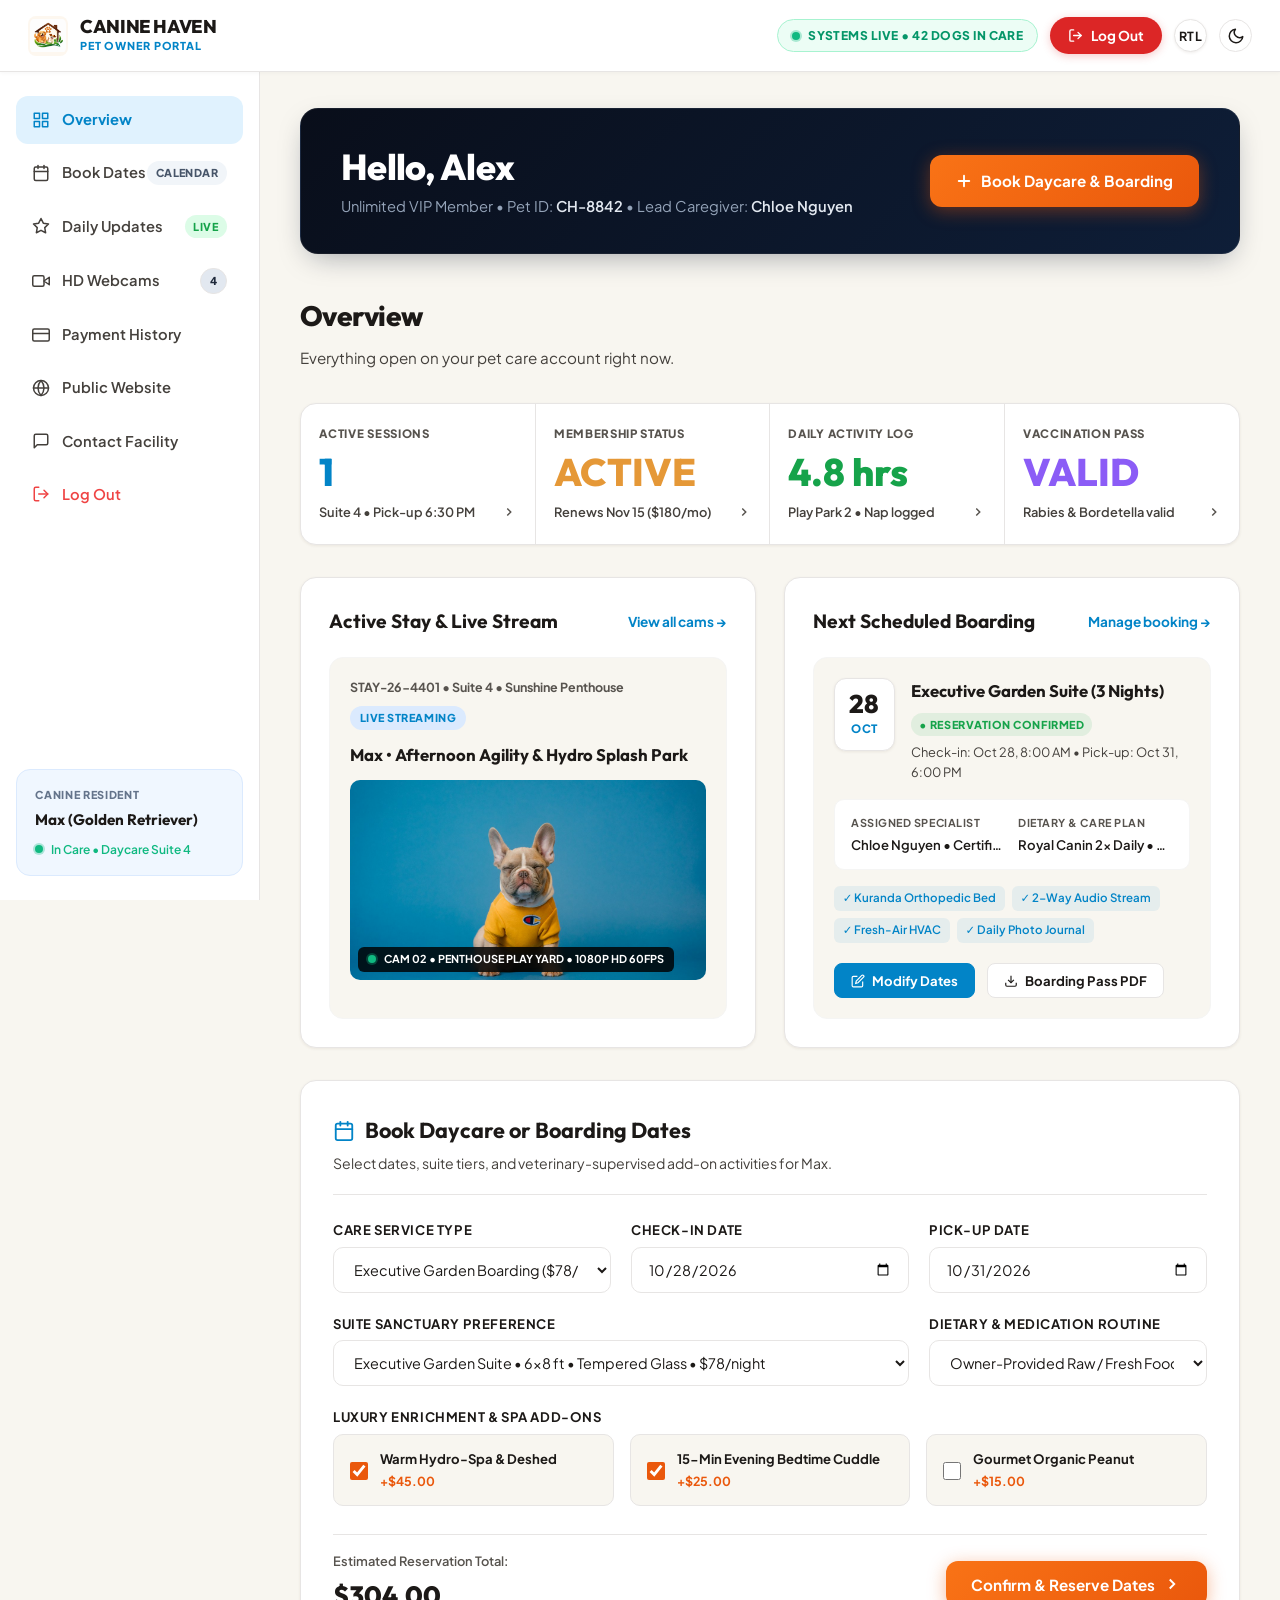
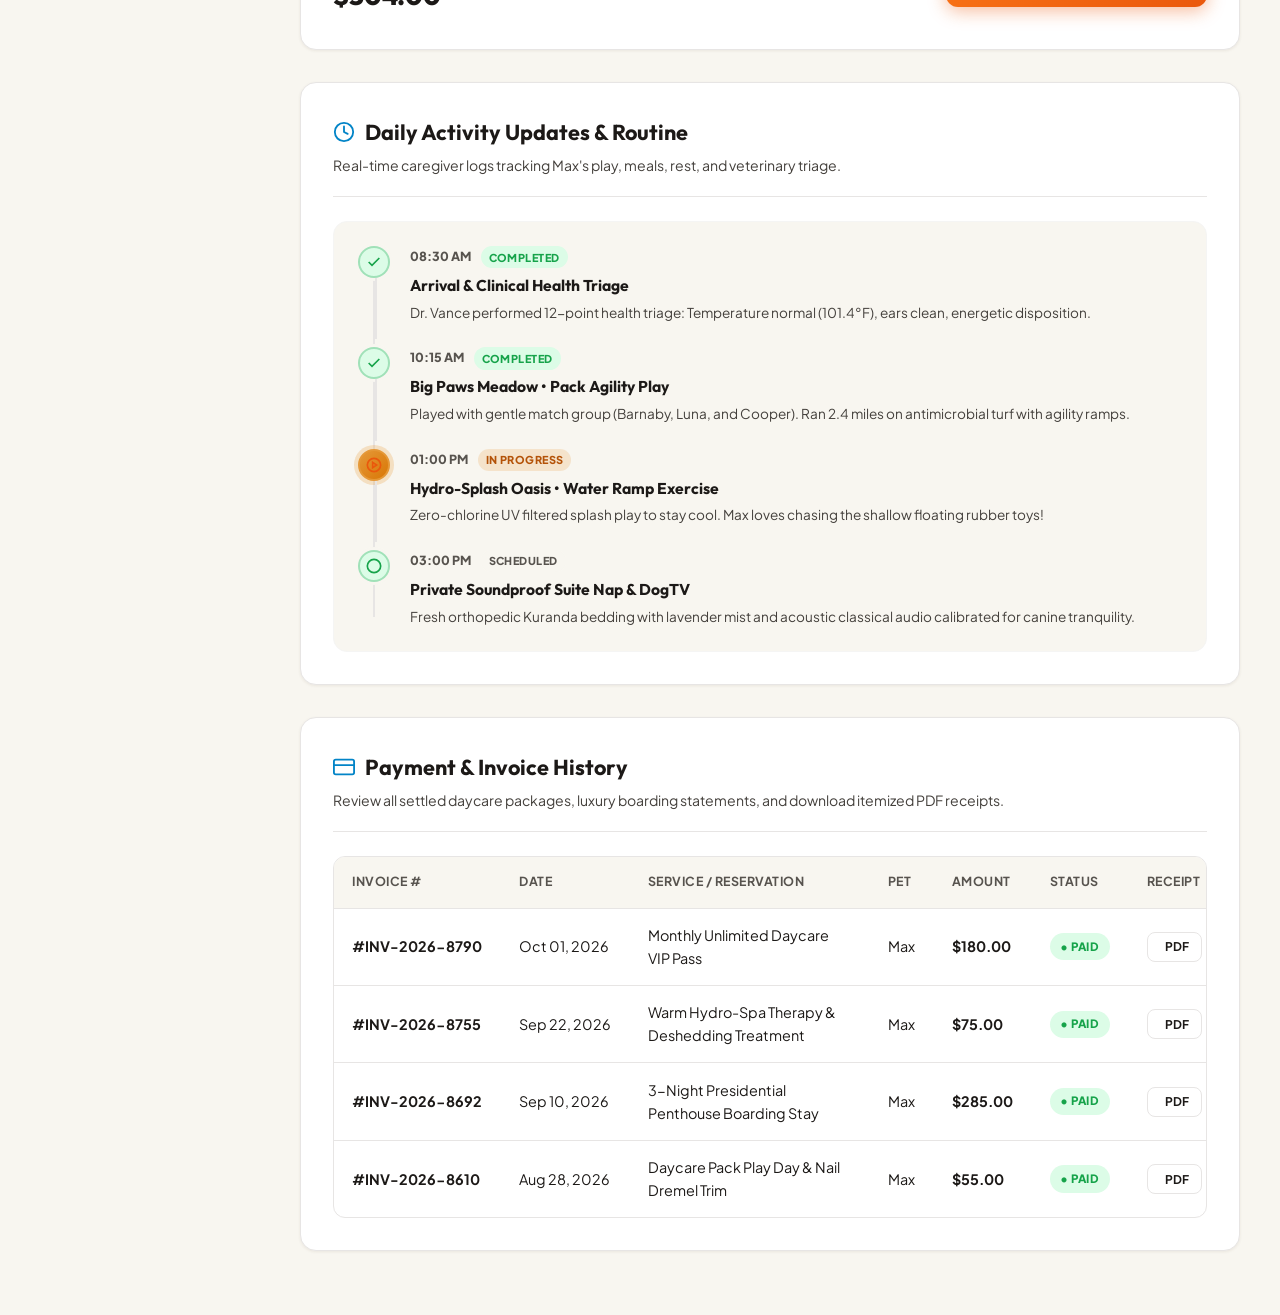
==== dashboard.html @ 54b72112 "first commit" ====
<!DOCTYPE html>
<html lang="en" dir="ltr">

<head>
  <meta charset="UTF-8">
  <meta name="viewport" content="width=device-width, initial-scale=1.0">
  <title>Pet Owner Dashboard | Canine Haven Dog Daycare &amp; Boarding Facility</title>
  <meta name="description"
    content="Canine Haven Pet Parent Portal: Manage daycare and boarding reservations, stream live HD webcams, track daily activity updates, and review payment history.">
  <link rel="icon" type="image/png" href="assets/images/logo/favicon.png">

  <!-- Google Fonts -->
  <link rel="preconnect" href="https://fonts.googleapis.com">
  <link rel="preconnect" href="https://fonts.gstatic.com" crossorigin>
  <link
    href="https://fonts.googleapis.com/css2?family=Outfit:wght@400;500;600;700;800&family=Plus+Jakarta+Sans:wght@400;500;600;700&display=swap"
    rel="stylesheet">

  <!-- Core External Stylesheets -->
  <link rel="stylesheet" href="assets/css/style.css">
  <link rel="stylesheet" href="assets/css/responsive.css">
</head>

<body class="dash-page-wrapper">

  <!-- ==============================================================
       BRANDED PAGE LOADER (Matching Home 1 Exactly)
       ============================================================== -->
  <div id="pageLoader" class="page-loader" aria-hidden="true">
    <div class="loader-inner">
      <div class="loader-logo-wrap">
        <img src="assets/images/logo/logo.png" alt="Canine Haven Brand Logo" class="loader-logo" width="90" height="90">
        <div class="loader-spinner"></div>
      </div>
      <h2 class="loader-title">Canine Haven</h2>
      <p class="loader-subtitle">Dog Daycare &amp; Boarding Facility</p>
    </div>
  </div>

  <!-- Dashboard Topbar (Replicating Reference Design Header) -->
  <header class="dash-header-bar" id="dashTopBar">
    <a href="index.html" class="dash-brand-block" aria-label="Canine Haven Home">
      <img src="assets/images/logo/logo.png" alt="Canine Haven Logo" class="dash-brand-logo-img" width="42" height="42">
      <div class="dash-brand-meta">
        <span class="dash-site-title">CANINE HAVEN</span>
        <span class="dash-site-tag">PET OWNER PORTAL</span>
      </div>
    </a>

    <div class="dash-header-actions">
      <!-- Live Facility Telemetry Pill -->
      <div class="dash-telemetry-badge" aria-label="Facility live status">
        <span class="pulsing-live-dot" aria-hidden="true"></span>
        <span>SYSTEMS LIVE &bull; 42 DOGS IN CARE</span>
      </div>

      <!-- Logout Button (Red rounded pill matching reference design) -->
      <a href="login.html" class="btn-dash-logout" id="dashLogoutTopBtn" aria-label="Log Out">
        <svg viewBox="0 0 24 24" fill="none" stroke="currentColor" stroke-width="2.2" stroke-linecap="round"
          stroke-linejoin="round" aria-hidden="true">
          <path d="M9 21H5a2 2 0 0 1-2-2V5a2 2 0 0 1 2-2h4"></path>
          <polyline points="16 17 21 12 16 7"></polyline>
          <line x1="21" y1="12" x2="9" y2="12"></line>
        </svg>
        <span>Log Out</span>
      </a>

      <!-- RTL Toggle Button -->
      <button type="button" class="auth-nav-pill rtl-toggle-btn" id="dashRtlBtn" aria-label="Toggle RTL layout">
        <span>RTL</span>
      </button>

      <!-- Dark Mode Toggle -->
      <button class="theme-toggle-btn" type="button" aria-label="Toggle dark mode" aria-pressed="false">
        <svg class="theme-icon icon-sun" viewBox="0 0 24 24" fill="none" stroke="currentColor" stroke-width="2"
          stroke-linecap="round" stroke-linejoin="round">
          <circle cx="12" cy="12" r="5"></circle>
          <line x1="12" y1="1" x2="12" y2="3"></line>
          <line x1="12" y1="21" x2="12" y2="23"></line>
          <line x1="4.22" y1="4.22" x2="5.64" y2="5.64"></line>
          <line x1="18.36" y1="18.36" x2="19.78" y2="19.78"></line>
          <line x1="1" y1="12" x2="3" y2="12"></line>
          <line x1="21" y1="12" x2="23" y2="12"></line>
          <line x1="4.22" y1="19.78" x2="5.64" y2="18.36"></line>
          <line x1="18.36" y1="5.64" x2="19.78" y2="4.22"></line>
        </svg>
        <svg class="theme-icon icon-moon" viewBox="0 0 24 24" fill="none" stroke="currentColor" stroke-width="2"
          stroke-linecap="round" stroke-linejoin="round">
          <path d="M21 12.79A9 9 0 1 1 11.21 3 7 7 0 0 0 21 12.79z"></path>
        </svg>
      </button>

      <!-- Mobile Menu Hamburger Button -->
      <button id="mobileMenuOpenBtn" class="mobile-menu-btn" type="button" aria-label="Open portal navigation menu"
        aria-expanded="false" aria-controls="mobileDrawer">
        <span class="hamburger-line"></span>
      </button>
    </div>
  </header>

  <!-- ======================================================================
       MOBILE MENU DRAWER & BACKDROP FOR PORTAL (Zero Side-Scrolling)
       ====================================================================== -->
  <div id="mobileDrawerBackdrop" class="mobile-drawer-backdrop" aria-hidden="true"></div>

  <div id="mobileDrawer" class="mobile-drawer" role="dialog" aria-modal="true" aria-label="Portal Navigation Menu">
    <div class="mobile-drawer-header">
      <div class="mobile-drawer-brand">
        <img src="assets/images/logo/logo.png" alt="Canine Haven Logo" class="brand-logo-img" width="36" height="36">
        <div class="brand-text">
          <span class="brand-name">Canine Haven</span>
          <span class="brand-tagline">Pet Owner Portal</span>
        </div>
      </div>
      <button id="mobileDrawerCloseBtn" class="mobile-drawer-close" type="button" aria-label="Close navigation menu">
        <svg width="20" height="20" viewBox="0 0 24 24" fill="none" stroke="currentColor" stroke-width="2"
          stroke-linecap="round" stroke-linejoin="round">
          <line x1="18" y1="6" x2="6" y2="18"></line>
          <line x1="6" y1="6" x2="18" y2="18"></line>
        </svg>
      </button>
    </div>

    <div class="mobile-drawer-body">
      <!-- Portal User Dog Profile Preview -->
      <div class="dash-user-card" style="margin-bottom: 0.5rem; border-radius: 14px;">
        <div class="dash-user-info-row">
          <img src="assets/images/logo/favicon.png" alt="Pet Avatar" class="dash-user-avatar" width="40" height="40">
          <div>
            <div class="dash-user-name">Alex Carter</div>
            <span class="dash-user-tier">&bull; Unlimited VIP Member</span>
          </div>
        </div>
        <div class="dash-pet-status-pill" style="margin-top: 0.75rem;">
          <span class="pet-status-dot"></span>
          <span>Max: In Care &bull; Daycare Suite 4</span>
        </div>
      </div>

      <!-- Vertical Portal Navigation -->
      <ul class="mobile-nav-list">
        <li>
          <a href="#overview" class="dash-menu-link active">
            <div class="dash-menu-item-left">
              <svg viewBox="0 0 24 24" fill="none" stroke="currentColor" stroke-width="2" width="18" height="18">
                <rect x="3" y="3" width="7" height="7"></rect>
                <rect x="14" y="3" width="7" height="7"></rect>
                <rect x="14" y="14" width="7" height="7"></rect>
                <rect x="3" y="14" width="7" height="7"></rect>
              </svg>
              <span>Overview</span>
            </div>
          </a>
        </li>
        <li>
          <a href="#bookingModule" class="dash-menu-link">
            <div class="dash-menu-item-left">
              <svg viewBox="0 0 24 24" fill="none" stroke="currentColor" stroke-width="2" width="18" height="18">
                <rect x="3" y="4" width="18" height="18" rx="2" ry="2"></rect>
                <line x1="16" y1="2" x2="16" y2="6"></line>
                <line x1="8" y1="2" x2="8" y2="6"></line>
                <line x1="3" y1="10" x2="21" y2="10"></line>
              </svg>
              <span>Book Dates</span>
            </div>
            <span class="dash-menu-pill">CALENDAR</span>
          </a>
        </li>
        <li>
          <a href="#activityModule" class="dash-menu-link">
            <div class="dash-menu-item-left">
              <svg viewBox="0 0 24 24" fill="none" stroke="currentColor" stroke-width="2" width="18" height="18">
                <polygon
                  points="12 2 15.09 8.26 22 9.27 17 14.14 18.18 21.02 12 17.77 5.82 21.02 7 14.14 2 9.27 8.91 8.26 12 2">
                </polygon>
              </svg>
              <span>Daily Updates</span>
            </div>
            <span class="dash-menu-pill badge-live">LIVE</span>
          </a>
        </li>
        <li>
          <a href="#webcamModule" class="dash-menu-link">
            <div class="dash-menu-item-left">
              <svg viewBox="0 0 24 24" fill="none" stroke="currentColor" stroke-width="2" width="18" height="18">
                <polygon points="23 7 16 12 23 17 23 7"></polygon>
                <rect x="1" y="5" width="15" height="14" rx="2" ry="2"></rect>
              </svg>
              <span>HD Webcams</span>
            </div>
            <span class="dash-menu-pill badge-count">4</span>
          </a>
        </li>
        <li>
          <a href="#paymentModule" class="dash-menu-link">
            <div class="dash-menu-item-left">
              <svg viewBox="0 0 24 24" fill="none" stroke="currentColor" stroke-width="2" width="18" height="18">
                <rect x="1" y="4" width="22" height="16" rx="2" ry="2"></rect>
                <line x1="1" y1="10" x2="23" y2="10"></line>
              </svg>
              <span>Payment History</span>
            </div>
          </a>
        </li>
        <li>
          <a href="index.html" class="dash-menu-link">
            <div class="dash-menu-item-left">
              <svg viewBox="0 0 24 24" fill="none" stroke="currentColor" stroke-width="2" width="18" height="18">
                <circle cx="12" cy="12" r="10"></circle>
                <line x1="2" y1="12" x2="22" y2="12"></line>
                <path d="M12 2a15.3 15.3 0 0 1 4 10 15.3 15.3 0 0 1-4 10 15.3 15.3 0 0 1 4-10z"></path>
              </svg>
              <span>Public Website</span>
            </div>
          </a>
        </li>
        <li>
          <a href="about.html#contact" class="dash-menu-link">
            <div class="dash-menu-item-left">
              <svg viewBox="0 0 24 24" fill="none" stroke="currentColor" stroke-width="2" width="18" height="18">
                <path d="M21 15a2 2 0 0 1-2 2H7l-4 4V5a2 2 0 0 1 2-2h14a2 2 0 0 1 2 2z"></path>
              </svg>
              <span>Contact Facility</span>
            </div>
          </a>
        </li>
        <li>
          <a href="login.html" class="dash-menu-link" style="color: #ef4444;">
            <div class="dash-menu-item-left">
              <svg viewBox="0 0 24 24" fill="none" stroke="currentColor" stroke-width="2" width="18" height="18">
                <path d="M9 21H5a2 2 0 0 1-2-2V5a2 2 0 0 1 2-2h4"></path>
                <polyline points="16 17 21 12 16 7"></polyline>
                <line x1="21" y1="12" x2="9" y2="12"></line>
              </svg>
              <span>Log Out</span>
            </div>
          </a>
        </li>
      </ul>

      <!-- Mobile Drawer Controls for Dashboard -->
      <div class="mobile-drawer-controls">
        <div class="mobile-control-row">
          <span class="mobile-control-label">Appearance</span>
          <button class="theme-toggle-btn" type="button" aria-label="Toggle dark mode">
            <svg class="theme-icon icon-sun" viewBox="0 0 24 24" fill="none" stroke="currentColor" stroke-width="2"
              stroke-linecap="round" stroke-linejoin="round">
              <circle cx="12" cy="12" r="5"></circle>
              <line x1="12" y1="1" x2="12" y2="3"></line>
              <line x1="12" y1="21" x2="12" y2="23"></line>
              <line x1="4.22" y1="4.22" x2="5.64" y2="5.64"></line>
              <line x1="18.36" y1="18.36" x2="19.78" y2="19.78"></line>
              <line x1="1" y1="12" x2="3" y2="12"></line>
              <line x1="21" y1="12" x2="23" y2="12"></line>
            </svg>
            <svg class="theme-icon icon-moon" viewBox="0 0 24 24" fill="none" stroke="currentColor" stroke-width="2"
              stroke-linecap="round" stroke-linejoin="round">
              <path d="M21 12.79A9 9 0 1 1 11.21 3 7 7 0 0 0 21 12.79z"></path>
            </svg>
          </button>
        </div>

        <div class="mobile-control-row">
          <span class="mobile-control-label">Text Direction</span>
          <button class="rtl-toggle-btn" type="button" aria-label="Toggle RTL mode">
            RTL
          </button>
        </div>

        <a href="login.html" class="mobile-btn-login" style="background-color: #dc2626; color: #ffffff;">
          <svg viewBox="0 0 24 24" fill="none" stroke="currentColor" stroke-width="2.2" width="18" height="18"
            stroke-linecap="round" stroke-linejoin="round">
            <path d="M9 21H5a2 2 0 0 1-2-2V5a2 2 0 0 1 2-2h4"></path>
            <polyline points="16 17 21 12 16 7"></polyline>
            <line x1="21" y1="12" x2="9" y2="12"></line>
          </svg>
          <span>Log Out</span>
        </a>
      </div>
    </div>
  </div>

  <!-- Dashboard Body Split: Fixed Left Sidebar + Main Content -->
  <div class="dash-body-split">

    <!-- Left Sidebar (Pinned Fixed Sidebar matching Reference Image) -->
    <aside class="dash-sidebar-panel" aria-label="Portal Navigation">
      <nav class="dash-nav-menu">

        <!-- 1. Overview (Active Pill matching Reference Image) -->
        <a href="#overview" class="dash-menu-link active" id="sideNavOverview">
          <div class="dash-menu-item-left">
            <svg viewBox="0 0 24 24" fill="none" stroke="currentColor" stroke-width="2" stroke-linecap="round"
              stroke-linejoin="round" aria-hidden="true">
              <rect x="3" y="3" width="7" height="7"></rect>
              <rect x="14" y="3" width="7" height="7"></rect>
              <rect x="14" y="14" width="7" height="7"></rect>
              <rect x="3" y="14" width="7" height="7"></rect>
            </svg>
            <span>Overview</span>
          </div>
        </a>

        <!-- 2. Book Dates -->
        <a href="#bookingModule" class="dash-menu-link" id="sideNavBooking">
          <div class="dash-menu-item-left">
            <svg viewBox="0 0 24 24" fill="none" stroke="currentColor" stroke-width="2" stroke-linecap="round"
              stroke-linejoin="round" aria-hidden="true">
              <rect x="3" y="4" width="18" height="18" rx="2" ry="2"></rect>
              <line x1="16" y1="2" x2="16" y2="6"></line>
              <line x1="8" y1="2" x2="8" y2="6"></line>
              <line x1="3" y1="10" x2="21" y2="10"></line>
            </svg>
            <span>Book Dates</span>
          </div>
          <span class="dash-menu-pill">CALENDAR</span>
        </a>

        <!-- 3. Daily Updates -->
        <a href="#activityModule" class="dash-menu-link" id="sideNavActivity">
          <div class="dash-menu-item-left">
            <svg viewBox="0 0 24 24" fill="none" stroke="currentColor" stroke-width="2" stroke-linecap="round"
              stroke-linejoin="round" aria-hidden="true">
              <polygon
                points="12 2 15.09 8.26 22 9.27 17 14.14 18.18 21.02 12 17.77 5.82 21.02 7 14.14 2 9.27 8.91 8.26 12 2">
              </polygon>
            </svg>
            <span>Daily Updates</span>
          </div>
          <span class="dash-menu-pill badge-live">LIVE</span>
        </a>

        <!-- 4. HD Webcams -->
        <a href="#webcamModule" class="dash-menu-link" id="sideNavCams">
          <div class="dash-menu-item-left">
            <svg viewBox="0 0 24 24" fill="none" stroke="currentColor" stroke-width="2" stroke-linecap="round"
              stroke-linejoin="round" aria-hidden="true">
              <polygon points="23 7 16 12 23 17 23 7"></polygon>
              <rect x="1" y="5" width="15" height="14" rx="2" ry="2"></rect>
            </svg>
            <span>HD Webcams</span>
          </div>
          <span class="dash-menu-pill badge-count">4</span>
        </a>

        <!-- 5. Payment & Invoices -->
        <a href="#paymentModule" class="dash-menu-link" id="sideNavPayments">
          <div class="dash-menu-item-left">
            <svg viewBox="0 0 24 24" fill="none" stroke="currentColor" stroke-width="2" stroke-linecap="round"
              stroke-linejoin="round" aria-hidden="true">
              <rect x="1" y="4" width="22" height="16" rx="2" ry="2"></rect>
              <line x1="1" y1="10" x2="23" y2="10"></line>
            </svg>
            <span>Payment History</span>
          </div>
        </a>

        <!-- 6. Public Website Link -->
        <a href="index.html" class="dash-menu-link" id="sideNavPublicWeb">
          <div class="dash-menu-item-left">
            <svg viewBox="0 0 24 24" fill="none" stroke="currentColor" stroke-width="2" stroke-linecap="round"
              stroke-linejoin="round" aria-hidden="true">
              <circle cx="12" cy="12" r="10"></circle>
              <line x1="2" y1="12" x2="22" y2="12"></line>
              <path d="M12 2a15.3 15.3 0 0 1 4 10 15.3 15.3 0 0 1-4 10 15.3 15.3 0 0 1-4-10 15.3 15.3 0 0 1 4-10z">
              </path>
            </svg>
            <span>Public Website</span>
          </div>
        </a>

        <!-- 7. Contact Facility -->
        <a href="about.html#contact" class="dash-menu-link" id="sideNavContact">
          <div class="dash-menu-item-left">
            <svg viewBox="0 0 24 24" fill="none" stroke="currentColor" stroke-width="2" stroke-linecap="round"
              stroke-linejoin="round" aria-hidden="true">
              <path d="M21 15a2 2 0 0 1-2 2H7l-4 4V5a2 2 0 0 1 2-2h14a2 2 0 0 1 2 2z"></path>
            </svg>
            <span>Contact Facility</span>
          </div>
        </a>

        <!-- 8. Log Out -->
        <a href="login.html" class="dash-menu-link" id="sideNavLogout" style="color: #ef4444;">
          <div class="dash-menu-item-left">
            <svg viewBox="0 0 24 24" fill="none" stroke="currentColor" stroke-width="2" stroke-linecap="round"
              stroke-linejoin="round" aria-hidden="true">
              <path d="M9 21H5a2 2 0 0 1-2-2V5a2 2 0 0 1 2-2h4"></path>
              <polyline points="16 17 21 12 16 7"></polyline>
              <line x1="21" y1="12" x2="9" y2="12"></line>
            </svg>
            <span>Log Out</span>
          </div>
        </a>
      </nav>

      <!-- Bottom Card in Sidebar (Matching Reference Image "CLIENT FACILITY" Card) -->
      <div class="dash-facility-bottom-card">
        <span class="facility-card-label">CANINE RESIDENT</span>
        <div class="facility-card-name">Max (Golden Retriever)</div>
        <div class="facility-card-status">
          <span class="pulsing-live-dot" aria-hidden="true"></span>
          <span>In Care &bull; Daycare Suite 4</span>
        </div>
      </div>
    </aside>

    <!-- Main Content Area -->
    <main class="dash-main-stage" id="overview">

      <!-- Top Dark Welcome Hero Card (Matching Reference Image "Hello, Rohit" Banner) -->
      <div class="dash-welcome-hero">
        <div class="dash-welcome-copy">
          <h1 class="dash-welcome-title">Hello, Alex</h1>
          <p class="dash-welcome-sub">
            Unlimited VIP Member &bull; Pet ID: <strong>CH-8842</strong> &bull; Lead Caregiver: <strong>Chloe
              Nguyen</strong>
          </p>
        </div>
        <a href="#bookingModule" class="btn-dash-primary-cta" id="heroBookDatesBtn">
          <svg viewBox="0 0 24 24" fill="none" stroke="currentColor" stroke-width="2.5" stroke-linecap="round"
            stroke-linejoin="round" aria-hidden="true">
            <line x1="12" y1="5" x2="12" y2="19"></line>
            <line x1="5" y1="12" x2="19" y2="12"></line>
          </svg>
          <span>Book Daycare &amp; Boarding</span>
        </a>
      </div>

      <!-- Overview Header -->
      <div class="dash-overview-heading">
        <h2 class="dash-section-main-title">Overview</h2>
        <p class="dash-section-sub-title">Everything open on your pet care account right now.</p>
      </div>

      <!-- 4 Connected Metric Cards Grid (Matching Reference Image 4-KPI Strip) -->
      <div class="dash-metric-cards-strip">

        <!-- Metric 1: Active Sessions -->
        <a href="#activityModule" class="dash-kpi-col">
          <span class="kpi-card-header">ACTIVE SESSIONS</span>
          <div class="kpi-card-metric metric-cyan">1</div>
          <div class="kpi-card-footer">
            <span>Suite 4 &bull; Pick-up 6:30 PM</span>
            <svg viewBox="0 0 24 24" fill="none" stroke="currentColor" stroke-width="2.5" aria-hidden="true">
              <polyline points="9 18 15 12 9 6"></polyline>
            </svg>
          </div>
        </a>

        <!-- Metric 2: Membership Status -->
        <a href="#paymentModule" class="dash-kpi-col">
          <span class="kpi-card-header">MEMBERSHIP STATUS</span>
          <div class="kpi-card-metric metric-amber">ACTIVE</div>
          <div class="kpi-card-footer">
            <span>Renews Nov 15 ($180/mo)</span>
            <svg viewBox="0 0 24 24" fill="none" stroke="currentColor" stroke-width="2.5" aria-hidden="true">
              <polyline points="9 18 15 12 9 6"></polyline>
            </svg>
          </div>
        </a>

        <!-- Metric 3: Daily Activity Log -->
        <a href="#activityModule" class="dash-kpi-col">
          <span class="kpi-card-header">DAILY ACTIVITY LOG</span>
          <div class="kpi-card-metric metric-green">4.8 hrs</div>
          <div class="kpi-card-footer">
            <span>Play Park 2 &bull; Nap logged</span>
            <svg viewBox="0 0 24 24" fill="none" stroke="currentColor" stroke-width="2.5" aria-hidden="true">
              <polyline points="9 18 15 12 9 6"></polyline>
            </svg>
          </div>
        </a>

        <!-- Metric 4: Vaccination Pass -->
        <a href="#paymentModule" class="dash-kpi-col">
          <span class="kpi-card-header">VACCINATION PASS</span>
          <div class="kpi-card-metric metric-purple">VALID</div>
          <div class="kpi-card-footer">
            <span>Rabies &amp; Bordetella valid</span>
            <svg viewBox="0 0 24 24" fill="none" stroke="currentColor" stroke-width="2.5" aria-hidden="true">
              <polyline points="9 18 15 12 9 6"></polyline>
            </svg>
          </div>
        </a>

      </div>

      <!-- 2-Column Section (Matching Reference Image "Active Service Tickets" & "Next Scheduled Visit") -->
      <div class="dash-duo-cards-grid">

        <!-- Left: Active Stay & Live Stream -->
        <div class="dash-panel-card">
          <div class="dash-panel-card-header">
            <h3 class="dash-panel-card-title">Active Stay &amp; Live Stream</h3>
            <a href="#webcamModule" class="dash-panel-link">View all cams &rarr;</a>
          </div>

          <div class="active-stay-subcard">
            <div class="stay-top-row">
              <span class="stay-code-text">STAY-26-4401 &bull; Suite 4 &bull; Sunshine Penthouse</span>
              <span class="stay-badge-live">LIVE STREAMING</span>
            </div>
            <h4 class="stay-headline">Max &bull; Afternoon Agility &amp; Hydro Splash Park</h4>

            <div class="stay-cam-preview" id="webcamModule">
              <img src="assets/images/facilities/live-webcam-suite.jpg" alt="Live webcam feed of dog suite"
                class="stay-cam-img" width="560" height="240" loading="lazy">
              <div class="stay-cam-telemetry-badge">
                <span class="pulsing-live-dot" aria-hidden="true"></span>
                <span>CAM 02 &bull; PENTHOUSE PLAY YARD &bull; 1080P HD 60FPS</span>
              </div>
            </div>
          </div>
        </div>

        <!-- Right: Next Scheduled Boarding -->
        <div class="dash-panel-card">
          <div class="dash-panel-card-header">
            <h3 class="dash-panel-card-title">Next Scheduled Boarding</h3>
            <a href="#bookingModule" class="dash-panel-link">Manage booking &rarr;</a>
          </div>

          <div class="next-visit-subcard">
            <div class="next-visit-header-wrap">
              <div class="next-visit-date-badge">
                <span class="date-badge-day">28</span>
                <span class="date-badge-month">OCT</span>
              </div>
              <div class="next-visit-details">
                <div class="next-visit-type-row">
                  <span class="next-visit-type">Executive Garden Suite (3 Nights)</span>
                  <span class="next-visit-status-tag">&bull; RESERVATION CONFIRMED</span>
                </div>
                <div class="next-visit-meta">Check-in: Oct 28, 8:00 AM &bull; Pick-up: Oct 31, 6:00 PM</div>
              </div>
            </div>

            <!-- Care & Itinerary Specs -->
            <div class="next-visit-care-summary">
              <div class="care-summary-item">
                <span class="care-summary-label">Assigned Specialist</span>
                <span class="care-summary-val">Chloe Nguyen &bull; Certified Lead</span>
              </div>
              <div class="care-summary-item">
                <span class="care-summary-label">Dietary &amp; Care Plan</span>
                <span class="care-summary-val">Royal Canin 2x Daily &bull; Allergy Safe</span>
              </div>
            </div>

            <div class="next-visit-perks">
              <span class="next-perk-tag">&check; Kuranda Orthopedic Bed</span>
              <span class="next-perk-tag">&check; 2-Way Audio Stream</span>
              <span class="next-perk-tag">&check; Fresh-Air HVAC</span>
              <span class="next-perk-tag">&check; Daily Photo Journal</span>
            </div>

            <!-- Action buttons row balancing with bottom of left video card -->
            <div class="next-visit-actions-row">
              <a href="#bookingModule" class="btn-visit-action-primary">
                <svg viewBox="0 0 24 24" fill="none" stroke="currentColor" stroke-width="2" aria-hidden="true">
                  <path d="M11 4H4a2 2 0 0 0-2 2v14a2 2 0 0 0 2 2h14a2 2 0 0 0 2-2v-7"></path>
                  <path d="M18.5 2.5a2.121 2.121 0 0 1 3 3L12 15l-4 1 1-4 9.5-9.5z"></path>
                </svg>
                Modify Dates
              </a>
              <button type="button" class="btn-visit-action-secondary" onclick="alert('Digital Boarding Pass PDF downloaded.')">
                <svg viewBox="0 0 24 24" fill="none" stroke="currentColor" stroke-width="2" aria-hidden="true">
                  <path d="M21 15v4a2 2 0 0 1-2 2H5a2 2 0 0 1-2-2v-4"></path>
                  <polyline points="7 10 12 15 17 10"></polyline>
                  <line x1="12" y1="15" x2="12" y2="3"></line>
                </svg>
                Boarding Pass PDF
              </button>
            </div>
          </div>
        </div>

      </div>

      <!-- Core Modules Stack (Booking, Activity Updates, Payment History) -->
      <div class="dash-modules-stack">

        <!-- ==============================================================
             MODULE 1: BOOK DAYCARE OR BOARDING DATES
             ============================================================== -->
        <section class="dash-section-panel" id="bookingModule" aria-labelledby="bookingSectionTitle">
          <div class="panel-header-row">
            <div class="panel-header-left">
              <h3 id="bookingSectionTitle" class="panel-title">
                <svg viewBox="0 0 24 24" fill="none" stroke="currentColor" stroke-width="2" stroke-linecap="round"
                  stroke-linejoin="round" aria-hidden="true">
                  <rect x="3" y="4" width="18" height="18" rx="2" ry="2"></rect>
                  <line x1="16" y1="2" x2="16" y2="6"></line>
                  <line x1="8" y1="2" x2="8" y2="6"></line>
                  <line x1="3" y1="10" x2="21" y2="10"></line>
                </svg>
                <span>Book Daycare or Boarding Dates</span>
              </h3>
              <p class="panel-subtitle">Select dates, suite tiers, and veterinary-supervised add-on activities for Max.
              </p>
            </div>
          </div>

          <form id="dashBookingForm" class="booking-form-grid"
            onsubmit="event.preventDefault(); document.getElementById('bookingToast').classList.add('is-visible'); setTimeout(() => document.getElementById('bookingToast').classList.remove('is-visible'), 4000);">

            <!-- Reservation Service Type -->
            <div class="dash-form-group">
              <label for="bookServiceType" class="dash-form-label">Care Service Type</label>
              <select id="bookServiceType" class="dash-select" required>
                <option value="daycare">Full-Day Daycare ($42/day)</option>
                <option value="halfday">Half-Day Play Session ($28/day)</option>
                <option value="garden" selected>Executive Garden Boarding ($78/night)</option>
                <option value="penthouse">Presidential Penthouse Boarding ($95/night)</option>
              </select>
            </div>

            <!-- Start Date -->
            <div class="dash-form-group">
              <label for="bookStartDate" class="dash-form-label">Check-In Date</label>
              <input type="date" id="bookStartDate" class="dash-input" value="2026-10-28" required>
            </div>

            <!-- End Date -->
            <div class="dash-form-group">
              <label for="bookEndDate" class="dash-form-label">Pick-Up Date</label>
              <input type="date" id="bookEndDate" class="dash-input" value="2026-10-31" required>
            </div>

            <!-- Care Room Tier Selection -->
            <div class="dash-form-group booking-col-span-2">
              <label for="bookSuiteSelect" class="dash-form-label">Suite Sanctuary Preference</label>
              <select id="bookSuiteSelect" class="dash-select">
                <option value="suite-garden">Executive Garden Suite &bull; 6x8 ft &bull; Tempered Glass &bull; $78/night
                </option>
                <option value="suite-penthouse">Presidential Penthouse &bull; 8x10 ft &bull; DogTV + Orthopedic &bull;
                  $95/night</option>
              </select>
            </div>

            <!-- Special Nutrition / Care Notes -->
            <div class="dash-form-group">
              <label for="bookFeedingNotes" class="dash-form-label">Dietary &amp; Medication Routine</label>
              <select id="bookFeedingNotes" class="dash-select">
                <option value="standard">Standard House Grain-Free Kibble</option>
                <option value="owner-food" selected>Owner-Provided Raw / Fresh Food In Pantry</option>
                <option value="meds">Requires Morning &amp; Evening Medication (+ $5)</option>
              </select>
            </div>

            <!-- Add-on Spa & Enrichment Options -->
            <div class="dash-form-group booking-col-span-3">
              <label class="dash-form-label">Luxury Enrichment &amp; Spa Add-Ons</label>
              <div class="booking-addons-row">
                <label class="addon-checkbox-card">
                  <input type="checkbox" name="addons" value="spa" checked>
                  <div class="addon-card-text">
                    <span class="addon-name">Warm Hydro-Spa &amp; Deshed</span>
                    <span class="addon-price">+$45.00</span>
                  </div>
                </label>
                <label class="addon-checkbox-card">
                  <input type="checkbox" name="addons" value="cuddle" checked>
                  <div class="addon-card-text">
                    <span class="addon-name">15-Min Evening Bedtime Cuddle</span>
                    <span class="addon-price">+$25.00</span>
                  </div>
                </label>
                <label class="addon-checkbox-card">
                  <input type="checkbox" name="addons" value="kong">
                  <div class="addon-card-text">
                    <span class="addon-name">Gourmet Organic Peanut </span>
                    <span class="addon-price">+$15.00</span>
                  </div>
                </label>
              </div>
            </div>

            <!-- Actions Row & Total Preview -->
            <div class="booking-actions-row booking-col-span-3">
              <div class="booking-price-preview">
                <span class="price-preview-label">Estimated Reservation Total:</span>
                <span class="price-preview-val" id="bookingPriceVal">$304.00</span>
              </div>
              <button type="submit" class="btn-dash-primary-cta" id="confirmBookingBtn">
                <span>Confirm &amp; Reserve Dates</span>
                <svg viewBox="0 0 24 24" fill="none" stroke="currentColor" stroke-width="2.5"
                  style="width: 18px; height: 18px;" aria-hidden="true">
                  <polyline points="9 18 15 12 9 6"></polyline>
                </svg>
              </button>
            </div>

          </form>
        </section>

        <!-- ==============================================================
             MODULE 2: DAILY ACTIVITY UPDATES & TIMELINE
             ============================================================== -->
        <section class="dash-section-panel" id="activityModule" aria-labelledby="activitySectionTitle">
          <div class="panel-header-row">
            <div class="panel-header-left">
              <h3 id="activitySectionTitle" class="panel-title">
                <svg viewBox="0 0 24 24" fill="none" stroke="currentColor" stroke-width="2" stroke-linecap="round"
                  stroke-linejoin="round" aria-hidden="true">
                  <circle cx="12" cy="12" r="10"></circle>
                  <polyline points="12 6 12 12 16 14"></polyline>
                </svg>
                <span>Daily Activity Updates &amp; Routine</span>
              </h3>
              <p class="panel-subtitle">Real-time caregiver logs tracking Max's play, meals, rest, and veterinary
                triage.</p>
            </div>
          </div>

          <div class="timeline-stage-card">
            <div class="timeline-list">

              <!-- 08:30 AM -->
              <div class="timeline-item">
                <div class="timeline-dot">
                  <svg viewBox="0 0 24 24" fill="none" stroke="currentColor" stroke-width="2.5">
                    <polyline points="20 6 9 17 4 12"></polyline>
                  </svg>
                </div>
                <div class="timeline-body">
                  <div class="timeline-time-row">
                    <span class="timeline-time">08:30 AM</span>
                    <span class="timeline-status-tag">COMPLETED</span>
                  </div>
                  <div class="timeline-heading">Arrival &amp; Clinical Health Triage</div>
                  <div class="timeline-desc">Dr. Vance performed 12-point health triage: Temperature normal
                    (101.4&deg;F), ears clean, energetic disposition.</div>
                </div>
              </div>

              <!-- 10:15 AM -->
              <div class="timeline-item">
                <div class="timeline-dot">
                  <svg viewBox="0 0 24 24" fill="none" stroke="currentColor" stroke-width="2.5">
                    <polyline points="20 6 9 17 4 12"></polyline>
                  </svg>
                </div>
                <div class="timeline-body">
                  <div class="timeline-time-row">
                    <span class="timeline-time">10:15 AM</span>
                    <span class="timeline-status-tag">COMPLETED</span>
                  </div>
                  <div class="timeline-heading">Big Paws Meadow &bull; Pack Agility Play</div>
                  <div class="timeline-desc">Played with gentle match group (Barnaby, Luna, and Cooper). Ran 2.4 miles
                    on antimicrobial turf with agility ramps.</div>
                </div>
              </div>

              <!-- 01:00 PM -->
              <div class="timeline-item">
                <div class="timeline-dot active-now">
                  <svg viewBox="0 0 24 24" fill="none" stroke="currentColor" stroke-width="2.5">
                    <circle cx="12" cy="12" r="10"></circle>
                    <polygon points="10 8 16 12 10 16 10 8"></polygon>
                  </svg>
                </div>
                <div class="timeline-body">
                  <div class="timeline-time-row">
                    <span class="timeline-time">01:00 PM</span>
                    <span class="timeline-status-tag"
                      style="background-color: rgba(229, 152, 55, 0.2); color: var(--color-primary-dark);">IN
                      PROGRESS</span>
                  </div>
                  <div class="timeline-heading">Hydro-Splash Oasis &bull; Water Ramp Exercise</div>
                  <div class="timeline-desc">Zero-chlorine UV filtered splash play to stay cool. Max loves chasing the
                    shallow floating rubber toys!</div>
                </div>
              </div>

              <!-- 03:00 PM -->
              <div class="timeline-item">
                <div class="timeline-dot">
                  <svg viewBox="0 0 24 24" fill="none" stroke="currentColor" stroke-width="2.5">
                    <circle cx="12" cy="12" r="10"></circle>
                  </svg>
                </div>
                <div class="timeline-body">
                  <div class="timeline-time-row">
                    <span class="timeline-time">03:00 PM</span>
                    <span class="timeline-status-tag"
                      style="background-color: var(--bg-surface-alt); color: var(--text-subtle);">SCHEDULED</span>
                  </div>
                  <div class="timeline-heading">Private Soundproof Suite Nap &amp; DogTV</div>
                  <div class="timeline-desc">Fresh orthopedic Kuranda bedding with lavender mist and acoustic classical
                    audio calibrated for canine tranquility.</div>
                </div>
              </div>

            </div>
          </div>
        </section>

        <!-- ==============================================================
             MODULE 3: PAYMENT & INVOICE HISTORY
             ============================================================== -->
        <section class="dash-section-panel" id="paymentModule" aria-labelledby="paymentSectionTitle">
          <div class="panel-header-row">
            <div class="panel-header-left">
              <h3 id="paymentSectionTitle" class="panel-title">
                <svg viewBox="0 0 24 24" fill="none" stroke="currentColor" stroke-width="2" stroke-linecap="round"
                  stroke-linejoin="round" aria-hidden="true">
                  <rect x="1" y="4" width="22" height="16" rx="2" ry="2"></rect>
                  <line x1="1" y1="10" x2="23" y2="10"></line>
                </svg>
                <span>Payment &amp; Invoice History</span>
              </h3>
              <p class="panel-subtitle">Review all settled daycare packages, luxury boarding statements, and download
                itemized PDF receipts.</p>
            </div>
          </div>

          <div class="table-responsive-container">
            <table class="dash-data-table">
              <thead>
                <tr>
                  <th scope="col">Invoice #</th>
                  <th scope="col">Date</th>
                  <th scope="col">Service / Reservation</th>
                  <th scope="col">Pet</th>
                  <th scope="col">Amount</th>
                  <th scope="col">Status</th>
                  <th scope="col">Receipt</th>
                </tr>
              </thead>
              <tbody>
                <tr>
                  <td><strong>#INV-2026-8790</strong></td>
                  <td>Oct 01, 2026</td>
                  <td>Monthly Unlimited Daycare VIP Pass</td>
                  <td>Max</td>
                  <td><strong>$180.00</strong></td>
                  <td><span class="table-badge-paid">&bull;&nbsp;PAID</span></td>
                  <td>
                    <button type="button" class="btn-table-action"
                      onclick="alert('Downloading Receipt #INV-2026-8790 (PDF)...')">
                      <svg viewBox="0 0 24 24" fill="none" stroke="currentColor" stroke-width="2" stroke-linecap="round"
                        stroke-linejoin="round" aria-hidden="true">
                        <path d="M21 15v4a2 2 0 0 1-2 2H5a2 2 0 0 1-2-2v-4"></path>
                        <polyline points="7 10 12 15 17 10"></polyline>
                        <line x1="12" y1="15" x2="12" y2="3"></line>
                      </svg>
                      <span>PDF</span>
                    </button>
                  </td>
                </tr>
                <tr>
                  <td><strong>#INV-2026-8755</strong></td>
                  <td>Sep 22, 2026</td>
                  <td>Warm Hydro-Spa Therapy &amp; Deshedding Treatment</td>
                  <td>Max</td>
                  <td><strong>$75.00</strong></td>
                  <td><span class="table-badge-paid">&bull;&nbsp;PAID</span></td>
                  <td>
                    <button type="button" class="btn-table-action"
                      onclick="alert('Downloading Receipt #INV-2026-8755 (PDF)...')">
                      <svg viewBox="0 0 24 24" fill="none" stroke="currentColor" stroke-width="2" stroke-linecap="round"
                        stroke-linejoin="round" aria-hidden="true">
                        <path d="M21 15v4a2 2 0 0 1-2 2H5a2 2 0 0 1-2-2v-4"></path>
                        <polyline points="7 10 12 15 17 10"></polyline>
                        <line x1="12" y1="15" x2="12" y2="3"></line>
                      </svg>
                      <span>PDF</span>
                    </button>
                  </td>
                </tr>
                <tr>
                  <td><strong>#INV-2026-8692</strong></td>
                  <td>Sep 10, 2026</td>
                  <td>3-Night Presidential Penthouse Boarding Stay</td>
                  <td>Max</td>
                  <td><strong>$285.00</strong></td>
                  <td><span class="table-badge-paid">&bull;&nbsp;PAID</span></td>
                  <td>
                    <button type="button" class="btn-table-action"
                      onclick="alert('Downloading Receipt #INV-2026-8692 (PDF)...')">
                      <svg viewBox="0 0 24 24" fill="none" stroke="currentColor" stroke-width="2" stroke-linecap="round"
                        stroke-linejoin="round" aria-hidden="true">
                        <path d="M21 15v4a2 2 0 0 1-2 2H5a2 2 0 0 1-2-2v-4"></path>
                        <polyline points="7 10 12 15 17 10"></polyline>
                        <line x1="12" y1="15" x2="12" y2="3"></line>
                      </svg>
                      <span>PDF</span>
                    </button>
                  </td>
                </tr>
                <tr>
                  <td><strong>#INV-2026-8610</strong></td>
                  <td>Aug 28, 2026</td>
                  <td>Daycare Pack Play Day &amp; Nail Dremel Trim</td>
                  <td>Max</td>
                  <td><strong>$55.00</strong></td>
                  <td><span class="table-badge-paid">&bull;&nbsp;PAID</span></td>
                  <td>
                    <button type="button" class="btn-table-action"
                      onclick="alert('Downloading Receipt #INV-2026-8610 (PDF)...')">
                      <svg viewBox="0 0 24 24" fill="none" stroke="currentColor" stroke-width="2" stroke-linecap="round"
                        stroke-linejoin="round" aria-hidden="true">
                        <path d="M21 15v4a2 2 0 0 1-2 2H5a2 2 0 0 1-2-2v-4"></path>
                        <polyline points="7 10 12 15 17 10"></polyline>
                        <line x1="12" y1="15" x2="12" y2="3"></line>
                      </svg>
                      <span>PDF</span>
                    </button>
                  </td>
                </tr>
              </tbody>
            </table>
          </div>
        </section>

      </div>

    </main>

  </div>

  <!-- Interactive Reservation Confirmation Toast -->
  <div class="booking-toast-alert" id="bookingToast" role="alert">
    <svg viewBox="0 0 24 24" fill="none" stroke="currentColor" stroke-width="2.5" stroke-linecap="round"
      stroke-linejoin="round" style="width: 22px; height: 22px;" aria-hidden="true">
      <path d="M22 11.08V12a10 10 0 1 1-5.93-9.14"></path>
      <polyline points="22 4 12 14.01 9 11.01"></polyline>
    </svg>
    <div>
      <div><strong>Reservation Confirmed for Max!</strong></div>
      <div style="font-size: 0.8rem; opacity: 0.9;">Confirmation #CH-8842 sent to alex.carter@caninehaven.com.</div>
    </div>
  </div>

  <!-- Global Master JavaScript -->
  <script src="assets/js/main.js"></script>
</body>

</html>
---- assets/css/style.css ----
/* ==========================================================================
   CANINE HAVEN - DOG DAYCARE & BOARDING FACILITY
   Global Design System & Core Styles
   ========================================================================== */

/* --- Custom Variables & Palette --- */
:root {
  /* Brand Core Palette (Derived from official logo) */
  --color-primary: #e59837;
  --color-primary-hover: #d97706;
  --color-primary-light: #fef3c7;
  --color-primary-dark: #b45309;

  --color-secondary: #16a34a;
  --color-secondary-hover: #15803d;
  --color-secondary-light: #dcfce7;
  --color-secondary-dark: #14532d;

  --color-bark: #4a2e1b;
  --color-bark-light: #6b4329;
  --color-bark-dark: #2e1b10;

  /* Neutrals (Light Mode) */
  --bg-page: #fffdf9;
  --bg-surface: #ffffff;
  --bg-surface-alt: #f8f6f0;
  --bg-card: #ffffff;
  --bg-glass: rgba(255, 253, 249, 0.92);

  --text-main: #1c1917;
  --text-muted: #44403c;
  --text-subtle: #57534e;
  --text-inverse: #ffffff;

  --border-light: #e7e5e4;
  --border-subtle: #f5f5f4;
  --border-focus: #e59837;

  /* Shadows */
  --shadow-sm: 0 1px 3px 0 rgba(74, 46, 27, 0.08);
  --shadow-md: 0 4px 16px -2px rgba(74, 46, 27, 0.1), 0 2px 6px -1px rgba(0, 0, 0, 0.04);
  --shadow-lg: 0 12px 28px -4px rgba(74, 46, 27, 0.14), 0 6px 12px -2px rgba(0, 0, 0, 0.06);

  /* Container & Layout Uniformity */
  --container-max-width: 1220px;
  --container-px: 1.5rem;

  /* Dimensions & Spacing */
  --header-height: 68px;
  --radius-sm: 8px;
  --radius-md: 12px;
  --radius-lg: 20px;
  --radius-xl: 28px;
  --radius-full: 9999px;

  /* Typography */
  --font-body: 'Plus Jakarta Sans', system-ui, -apple-system, BlinkMacSystemFont, 'Segoe UI', Roboto, sans-serif;
  --font-heading: 'Outfit', 'Plus Jakarta Sans', system-ui, sans-serif;

  --transition-fast: 0.15s ease;
  --transition-normal: 0.25s ease;
  --transition-smooth: 0.4s cubic-bezier(0.16, 1, 0.3, 1);
}

/* ==========================================================================
   MANDATORY DARK MODE (Must be strictly #000000 background)
   ========================================================================== */
html[data-theme="dark"],
body.dark {
  --bg-page: #000000;
  --bg-surface: #000000;
  --bg-surface-alt: #0a0a0a;
  --bg-card: #0a0a0a;
  --bg-glass: rgba(0, 0, 0, 0.92);

  --text-main: #ffffff;
  --text-muted: #f4f4f5;
  --text-subtle: #d4d4d8;
  --text-inverse: #000000;

  --border-light: #262626;
  --border-subtle: #171717;
  --border-focus: #f59e0b;

  --shadow-sm: 0 1px 3px 0 rgba(0, 0, 0, 0.9);
  --shadow-md: 0 4px 18px rgba(0, 0, 0, 0.95);
  --shadow-lg: 0 12px 36px rgba(0, 0, 0, 0.98);
}

/* CSS Reset & Base */
*,
*::before,
*::after {
  box-sizing: border-box;
  margin: 0;
  padding: 0;
  -webkit-tap-highlight-color: transparent;
}

html {
  font-size: 16px;
  scroll-behavior: smooth;
  -webkit-text-size-adjust: 100%;
  -webkit-tap-highlight-color: transparent;
}

body {
  font-family: var(--font-body);
  background-color: var(--bg-page);
  color: var(--text-main);
  line-height: 1.6;
  min-height: 100vh;
  display: flex;
  flex-direction: column;
  overflow-x: hidden;
  transition: background-color var(--transition-normal), color var(--transition-normal);
  -webkit-tap-highlight-color: transparent;
}

img,
svg {
  display: block;
  max-width: 100%;
  height: auto;
}

a {
  color: inherit;
  text-decoration: none;
  -webkit-tap-highlight-color: transparent;
  outline: none;
  transition: color var(--transition-fast), background-color var(--transition-fast), border-color var(--transition-fast);
}

a:focus {
  outline: none;
}

button {
  font-family: inherit;
  background: none;
  border: none;
  cursor: pointer;
  color: inherit;
  outline: none;
  -webkit-tap-highlight-color: transparent;
}

button:focus,
button:active {
  outline: none !important;
  box-shadow: none;
  -webkit-tap-highlight-color: transparent !important;
}

ul,
ol {
  list-style: none;
}

:focus-visible {
  outline: 2px solid var(--border-focus);
  outline-offset: 3px;
}

/* Layout Container (Identical across Header, All Sections, and Footer) */
.container {
  width: 100%;
  max-width: var(--container-max-width);
  margin-left: auto;
  margin-right: auto;
  padding-left: var(--container-px);
  padding-right: var(--container-px);
}

/* Section Header Typography Helpers */
.section-tag {
  display: inline-flex;
  align-items: center;
  justify-content: center;
  width: fit-content;
  max-width: fit-content;
  gap: 0.4rem;
  padding: 0.35rem 0.85rem;
  border-radius: var(--radius-full);
  font-size: 0.8rem;
  font-weight: 700;
  text-transform: uppercase;
  letter-spacing: 0.08em;
  background-color: rgba(229, 152, 55, 0.12);
  color: var(--color-primary);
  border: 1px solid rgba(229, 152, 55, 0.25);
  margin-bottom: 0.75rem;
  white-space: nowrap;
}

.text-center .section-tag,
.section-header.text-center .section-tag,
.section-header-center .section-tag,
.center-content .section-tag {
  align-self: center !important;
  margin-left: auto !important;
  margin-right: auto !important;
}

.section-tag.green {
  background-color: rgba(22, 163, 74, 0.12);
  color: var(--color-secondary);
  border-color: rgba(22, 163, 74, 0.25);
}

.section-title {
  font-family: var(--font-heading);
  font-size: clamp(1.85rem, 3.2vw, 2.75rem);
  font-weight: 800;
  line-height: 1.2;
  color: var(--text-main);
  letter-spacing: -0.02em;
  margin-bottom: 0.75rem;
}

.section-desc {
  font-size: 1.05rem;
  color: var(--text-muted);
  line-height: 1.65;
  max-width: 620px;
}

/* Buttons */
.btn-primary {
  display: inline-flex;
  align-items: center;
  justify-content: center;
  gap: 0.5rem;
  padding: 0.75rem 1.6rem;
  font-size: 0.95rem;
  font-weight: 700;
  border-radius: var(--radius-full);
  background-color: var(--color-primary);
  color: #ffffff;
  border: 1px solid transparent;
  transition: all var(--transition-fast);
  box-shadow: 0 4px 12px rgba(229, 152, 55, 0.3);
}

.btn-primary:hover {
  background-color: var(--color-primary-hover);
  transform: translateY(-2px);
  box-shadow: 0 6px 18px rgba(229, 152, 55, 0.45);
}

.btn-secondary {
  display: inline-flex;
  align-items: center;
  justify-content: center;
  gap: 0.5rem;
  padding: 0.75rem 1.5rem;
  font-size: 0.95rem;
  font-weight: 700;
  border-radius: var(--radius-full);
  background-color: var(--bg-surface);
  color: var(--text-main);
  border: 1.5px solid var(--border-light);
  transition: all var(--transition-fast);
}

.btn-secondary:hover {
  border-color: var(--color-primary);
  color: var(--color-primary);
  background-color: rgba(229, 152, 55, 0.06);
  transform: translateY(-2px);
}

/* ==========================================================================
   PAGE LOADER
   ========================================================================== */
.page-loader {
  position: fixed;
  inset: 0;
  z-index: 9999;
  background-color: var(--bg-page);
  display: flex;
  flex-direction: column;
  align-items: center;
  justify-content: center;
  transition: opacity 0.4s ease, visibility 0.4s ease;
}

.page-loader.fade-out {
  opacity: 0;
  visibility: hidden;
  pointer-events: none;
}

.loader-inner {
  display: flex;
  flex-direction: column;
  align-items: center;
  text-align: center;
  gap: 1rem;
}

.loader-logo-wrap {
  position: relative;
  width: 90px;
  height: 90px;
}

.loader-logo {
  width: 100%;
  height: 100%;
  object-fit: contain;
  animation: loaderPulse 1.8s ease-in-out infinite;
}

.loader-spinner {
  position: absolute;
  inset: -6px;
  border: 3px solid rgba(229, 152, 55, 0.15);
  border-top-color: var(--color-primary);
  border-radius: 50%;
  animation: loaderSpin 1s linear infinite;
}

.loader-title {
  font-family: var(--font-heading);
  font-size: 1.25rem;
  font-weight: 800;
  color: var(--text-main);
  letter-spacing: -0.01em;
}

.loader-subtitle {
  font-size: 0.8rem;
  color: var(--text-muted);
  font-weight: 600;
  letter-spacing: 0.05em;
  text-transform: uppercase;
}

@keyframes loaderPulse {

  0%,
  100% {
    transform: scale(1);
  }

  50% {
    transform: scale(1.06);
  }
}

@keyframes loaderSpin {
  to {
    transform: rotate(360deg);
  }
}

/* ==========================================================================
   FIXED SLIM HEADER (Compact, Single-Line, Desktop + Mobile)
   ========================================================================== */
.site-header {
  position: fixed;
  top: 0;
  left: 0;
  right: 0;
  height: var(--header-height);
  background-color: var(--bg-glass);
  backdrop-filter: blur(12px);
  -webkit-backdrop-filter: blur(12px);
  border-bottom: 1px solid var(--border-light);
  z-index: 1000;
  transition: background-color var(--transition-normal), border-color var(--transition-normal), box-shadow var(--transition-normal);
}

.site-header.scrolled {
  box-shadow: var(--shadow-sm);
}

.header-container {
  display: flex;
  align-items: center;
  justify-content: space-between;
  height: 100%;
  gap: 1rem;
  max-width: 1240px;
}

/* Brand Identity */
.brand-identity {
  display: flex;
  align-items: center;
  gap: 0.65rem;
  flex-shrink: 0;
}

.brand-logo-img {
  width: 40px;
  height: 40px;
  object-fit: contain;
  border-radius: 8px;
}

.brand-text {
  display: flex;
  flex-direction: column;
}

.brand-name {
  font-family: var(--font-heading);
  font-size: 1.12rem;
  font-weight: 800;
  line-height: 1.15;
  color: var(--text-main);
  white-space: nowrap;
}

.brand-tagline {
  font-size: 0.66rem;
  font-weight: 700;
  color: var(--color-primary);
  text-transform: uppercase;
  letter-spacing: 0.06em;
  white-space: nowrap;
}

/* Navigation - Exactly 6 items on 1 line */
.primary-nav {
  display: flex;
  align-items: center;
}

.nav-list {
  display: flex;
  align-items: center;
  gap: 0.2rem;
  white-space: nowrap;
}

.nav-link {
  font-size: 0.88rem;
  font-weight: 600;
  color: var(--text-muted);
  padding: 0.45rem 0.65rem;
  border-radius: var(--radius-sm);
  display: inline-flex;
  align-items: center;
  gap: 0.25rem;
  transition: color var(--transition-fast), background-color var(--transition-fast);
}

.nav-link:hover,
.nav-link.active {
  color: var(--color-primary-dark);
  background-color: rgba(229, 152, 55, 0.08);
}

html[data-theme="dark"] .nav-link:hover,
html[data-theme="dark"] .nav-link.active {
  color: var(--color-primary);
  background-color: rgba(229, 152, 55, 0.15);
}

/* Home Click-Only Dropdown */
.nav-item-dropdown {
  position: relative;
}

.dropdown-trigger {
  font-size: 0.88rem;
  font-weight: 600;
  color: var(--text-muted);
  padding: 0.45rem 0.65rem;
  border-radius: var(--radius-sm);
  display: inline-flex;
  align-items: center;
  gap: 0.3rem;
  transition: color var(--transition-fast), background-color var(--transition-fast);
}

.dropdown-trigger:hover,
.dropdown-trigger[aria-expanded="true"],
.dropdown-trigger.active {
  color: var(--color-primary-dark);
  background-color: rgba(229, 152, 55, 0.08);
  font-weight: 700;
}

.dropdown-trigger.active {
  color: var(--color-primary);
}

.dropdown-trigger.active .dropdown-chevron {
  color: var(--color-primary);
}

html[data-theme="dark"] .dropdown-trigger:hover,
html[data-theme="dark"] .dropdown-trigger[aria-expanded="true"],
html[data-theme="dark"] .dropdown-trigger.active {
  color: var(--color-primary);
  background-color: rgba(229, 152, 55, 0.15);
  font-weight: 700;
}

html[data-theme="dark"] .dropdown-trigger.active .dropdown-chevron {
  color: var(--color-primary);
}

.dropdown-chevron {
  width: 14px;
  height: 14px;
  stroke-width: 2.5;
  transition: transform var(--transition-fast);
}

.dropdown-trigger[aria-expanded="true"] .dropdown-chevron {
  transform: rotate(180deg);
}

.dropdown-menu {
  position: absolute;
  top: calc(100% + 8px);
  left: 0;
  min-width: 210px;
  background-color: var(--bg-card);
  border: 1px solid var(--border-light);
  border-radius: var(--radius-md);
  box-shadow: var(--shadow-lg);
  padding: 0.5rem;
  opacity: 0;
  visibility: hidden;
  transform: translateY(6px);
  transition: opacity var(--transition-fast), transform var(--transition-fast), visibility var(--transition-fast);
  z-index: 1010;
}

.dropdown-menu.is-open {
  opacity: 1;
  visibility: visible;
  transform: translateY(0);
}

.dropdown-item {
  display: flex;
  align-items: center;
  justify-content: space-between;
  padding: 0.6rem 0.85rem;
  font-size: 0.875rem;
  font-weight: 600;
  color: var(--text-main);
  border-radius: var(--radius-sm);
  transition: background-color var(--transition-fast), color var(--transition-fast);
}

.dropdown-item:hover,
.dropdown-item.active {
  background-color: rgba(229, 152, 55, 0.1);
  color: var(--color-primary);
  font-weight: 700;
}

html[data-theme="dark"] .dropdown-item:hover,
html[data-theme="dark"] .dropdown-item.active {
  background-color: rgba(229, 152, 55, 0.2);
  color: #fbbf24;
}

.dropdown-item .badge {
  font-size: 0.7rem;
  font-weight: 700;
  padding: 0.15rem 0.45rem;
  border-radius: 4px;
  background-color: var(--color-secondary-light);
  color: var(--color-secondary-dark);
}

html[data-theme="dark"] .dropdown-item .badge {
  background-color: rgba(22, 163, 74, 0.25);
  color: #4ade80;
}

/* Header Actions */
.header-actions {
  display: flex;
  align-items: center;
  gap: 0.45rem;
  flex-shrink: 0;
}

.theme-toggle-btn,
.rtl-toggle-btn {
  display: inline-flex;
  align-items: center;
  justify-content: center;
  width: 35px;
  height: 35px;
  border-radius: var(--radius-full);
  border: 1px solid var(--border-light);
  background-color: var(--bg-surface);
  color: var(--text-main);
  cursor: pointer;
  outline: none;
  -webkit-tap-highlight-color: transparent;
  transition: all var(--transition-fast);
  flex-shrink: 0;
  padding: 0;
}

.theme-toggle-btn:focus,
.theme-toggle-btn:active,
.rtl-toggle-btn:focus,
.rtl-toggle-btn:active {
  outline: none !important;
  box-shadow: none !important;
  -webkit-tap-highlight-color: transparent !important;
}

.theme-toggle-btn:hover,
.rtl-toggle-btn:hover {
  border-color: var(--color-primary);
  color: var(--color-primary);
  background-color: rgba(229, 152, 55, 0.08);
}

.rtl-toggle-btn {
  font-size: 0.75rem;
  font-weight: 800;
  letter-spacing: 0.05em;
}

.theme-icon {
  width: 18px;
  height: 18px;
}

.icon-sun {
  display: none;
}

.icon-moon {
  display: block;
}

html[data-theme="dark"] .icon-sun {
  display: block;
}

html[data-theme="dark"] .icon-moon {
  display: none;
}

/* Login Button (Compact Secondary Pill) */
.btn-login {
  display: inline-flex;
  align-items: center;
  gap: 0.35rem;
  padding: 0.35rem 0.72rem;
  height: 34px;
  font-size: 0.8rem;
  font-weight: 600;
  border-radius: var(--radius-full);
  background-color: var(--bg-surface-alt);
  color: var(--text-main);
  border: 1px solid var(--border-light);
  transition: all var(--transition-fast);
  white-space: nowrap;
  text-decoration: none;
  flex-shrink: 0;
}

.btn-login:hover {
  background-color: var(--border-light);
  color: var(--color-primary-dark);
  border-color: var(--color-primary-light);
  transform: translateY(-1px);
}

html[data-theme="dark"] .btn-login {
  background-color: rgba(255, 255, 255, 0.06);
  border-color: rgba(255, 255, 255, 0.12);
  color: #ffffff;
}

html[data-theme="dark"] .btn-login:hover {
  background-color: rgba(255, 255, 255, 0.12);
  color: var(--color-primary);
  border-color: var(--color-primary);
}

.btn-login svg {
  width: 14px;
  height: 14px;
  color: var(--color-primary);
}

/* Primary Header CTA Button ("Book a Stay") */
.btn-header-cta {
  display: inline-flex;
  align-items: center;
  gap: 0.4rem;
  padding: 0.4rem 0.95rem;
  height: 35px;
  font-size: 0.82rem;
  font-weight: 700;
  border-radius: var(--radius-full);
  background-color: var(--color-primary);
  color: #ffffff;
  border: 1px solid transparent;
  transition: all var(--transition-fast);
  white-space: nowrap;
  text-decoration: none;
  box-shadow: 0 2px 8px rgba(229, 152, 55, 0.28);
  flex-shrink: 0;
}

.btn-header-cta:hover {
  background-color: var(--color-primary-hover);
  color: #ffffff;
  transform: translateY(-1px);
  box-shadow: 0 4px 12px rgba(229, 152, 55, 0.42);
}

.btn-header-cta svg {
  width: 15px;
  height: 15px;
}

/* Mobile Toggle Hamburger Button */
.mobile-menu-btn {
  display: none;
  align-items: center;
  justify-content: center;
  width: 40px;
  height: 40px;
  border-radius: var(--radius-md);
  border: 1px solid var(--border-light);
  background-color: var(--bg-surface);
  color: var(--text-main);
  cursor: pointer;
  outline: none;
  -webkit-tap-highlight-color: transparent;
  -webkit-touch-callout: none;
  user-select: none;
  -webkit-user-select: none;
  transition: background-color var(--transition-fast), border-color var(--transition-fast), color var(--transition-fast), transform var(--transition-fast);
}

.mobile-menu-btn:focus,
.mobile-menu-btn:focus-visible,
.mobile-menu-btn:active {
  outline: none !important;
  box-shadow: none !important;
  -webkit-tap-highlight-color: transparent !important;
}

.mobile-menu-btn:hover {
  background-color: var(--bg-surface-alt);
  border-color: var(--color-primary);
  color: var(--color-primary);
}

.mobile-menu-btn:active {
  background-color: var(--bg-surface-alt);
  transform: scale(0.95);
}

.mobile-menu-btn[aria-expanded="true"] {
  border-color: var(--color-primary);
  color: var(--color-primary);
}

.hamburger-line {
  width: 20px;
  height: 2px;
  background-color: currentColor;
  transition: transform 0.25s ease, opacity 0.25s ease;
  position: relative;
}

.hamburger-line::before,
.hamburger-line::after {
  content: '';
  position: absolute;
  left: 0;
  width: 20px;
  height: 2px;
  background-color: currentColor;
  transition: transform 0.25s ease;
}

.hamburger-line::before {
  top: -6px;
}

.hamburger-line::after {
  bottom: -6px;
}

.mobile-menu-btn[aria-expanded="true"] .hamburger-line {
  background-color: transparent;
}

.mobile-menu-btn[aria-expanded="true"] .hamburger-line::before {
  transform: translateY(6px) rotate(45deg);
}

.mobile-menu-btn[aria-expanded="true"] .hamburger-line::after {
  transform: translateY(-6px) rotate(-45deg);
}

/* ==========================================================================
   MOBILE MENU DRAWER
   ========================================================================== */
.mobile-drawer-backdrop {
  position: fixed;
  inset: 0;
  background-color: rgba(0, 0, 0, 0.65);
  backdrop-filter: blur(4px);
  z-index: 1050;
  opacity: 0;
  visibility: hidden;
  transition: opacity 0.3s ease, visibility 0.3s ease;
}

.mobile-drawer-backdrop.is-open {
  opacity: 1;
  visibility: visible;
}

.mobile-drawer {
  position: fixed;
  top: 0;
  right: 0;
  width: 100%;
  max-width: 320px;
  height: 100%;
  height: 100dvh;
  max-height: 100dvh;
  background-color: var(--bg-surface);
  border-left: 1px solid var(--border-light);
  z-index: 1060;
  display: flex;
  flex-direction: column;
  transform: translateX(100%);
  transition: transform 0.35s cubic-bezier(0.16, 1, 0.3, 1);
  overflow-y: auto;
  overscroll-behavior: contain;
  -webkit-overflow-scrolling: touch;
}

html.menu-open,
body.menu-open {
  overflow: hidden !important;
  touch-action: none;
}

.mobile-drawer.is-open {
  transform: translateX(0);
}

.mobile-drawer-header {
  padding: 0.75rem 1rem;
  border-bottom: 1px solid var(--border-light);
  display: flex;
  align-items: center;
  justify-content: space-between;
  flex-shrink: 0;
}

.mobile-drawer-brand {
  display: flex;
  align-items: center;
  gap: 0.55rem;
}

.mobile-drawer-brand .brand-logo-img {
  width: 32px;
  height: 32px;
}

.mobile-drawer-brand .brand-name {
  font-size: 1rem;
  font-weight: 800;
  line-height: 1.15;
}

.mobile-drawer-brand .brand-tagline {
  font-size: 0.65rem;
  letter-spacing: 0.04em;
  font-weight: 700;
}

.mobile-drawer-close {
  width: 32px;
  height: 32px;
  border-radius: 50%;
  display: flex;
  align-items: center;
  justify-content: center;
  border: 1px solid var(--border-light);
  color: var(--text-muted);
  cursor: pointer;
  outline: none;
  -webkit-tap-highlight-color: transparent;
  transition: all var(--transition-fast);
}

.mobile-drawer-close:focus,
.mobile-drawer-close:active {
  outline: none !important;
  box-shadow: none !important;
  -webkit-tap-highlight-color: transparent !important;
}

.mobile-drawer-close:hover {
  background-color: var(--bg-surface-alt);
  color: var(--color-primary);
  border-color: var(--color-primary);
}

.mobile-drawer-close:active {
  transform: scale(0.92);
}

.mobile-drawer-body {
  padding: 0.65rem 1rem 0.85rem;
  display: flex;
  flex-direction: column;
  justify-content: space-between;
  gap: 0.5rem;
  flex: 1;
  min-height: 0;
}

.mobile-nav-list {
  display: flex;
  flex-direction: column;
  gap: 0.15rem;
  margin: 0;
  padding: 0;
  list-style: none;
}

.mobile-nav-link {
  display: flex;
  align-items: center;
  justify-content: space-between;
  padding: 0.45rem 0.75rem;
  font-size: 0.92rem;
  font-weight: 600;
  color: var(--text-main);
  border-radius: var(--radius-sm);
  transition: background-color var(--transition-fast), color var(--transition-fast);
}

.mobile-nav-link:hover,
.mobile-nav-link.active {
  background-color: rgba(229, 152, 55, 0.1);
  color: var(--color-primary);
}

.mobile-drawer .dash-menu-link {
  display: flex;
  align-items: center;
  justify-content: space-between;
  padding: 0.45rem 0.75rem;
  font-size: 0.88rem;
  font-weight: 700;
  color: var(--text-main);
  border-radius: var(--radius-md);
  text-decoration: none;
  transition: all var(--transition-fast);
}

.mobile-drawer .dash-menu-link:hover,
.mobile-drawer .dash-menu-link.active {
  background-color: rgba(229, 152, 55, 0.12);
  color: var(--color-primary);
}

html[data-theme="dark"] .mobile-drawer .dash-menu-link {
  color: #e5e5e5;
}

html[data-theme="dark"] .mobile-drawer .dash-menu-link:hover,
html[data-theme="dark"] .mobile-drawer .dash-menu-link.active {
  background-color: rgba(229, 152, 55, 0.2);
  color: #fbbf24;
}

.mobile-accordion-header {
  display: flex;
  align-items: center;
  justify-content: space-between;
  width: 100%;
  padding: 0.45rem 0.75rem;
  font-size: 0.92rem;
  font-weight: 600;
  color: var(--text-main);
  border-radius: var(--radius-sm);
  background: transparent;
  border: none;
  cursor: pointer;
  transition: background-color var(--transition-fast), color var(--transition-fast);
}

.mobile-accordion-header:hover,
.mobile-accordion-header.active {
  background-color: rgba(229, 152, 55, 0.1);
  color: var(--color-primary);
  font-weight: 700;
}

.mobile-accordion-header.active .mobile-accordion-chevron {
  color: var(--color-primary);
}

html[data-theme="dark"] .mobile-accordion-header:hover,
html[data-theme="dark"] .mobile-accordion-header.active {
  background-color: rgba(229, 152, 55, 0.2);
  color: #fbbf24;
}

.mobile-accordion-chevron {
  width: 15px;
  height: 15px;
  transition: transform var(--transition-fast);
}

.mobile-accordion-header[aria-expanded="true"] .mobile-accordion-chevron {
  transform: rotate(180deg);
}

.mobile-accordion-content {
  display: none;
  flex-direction: column;
  gap: 0.15rem;
  padding-left: 0.75rem;
  margin-top: 0.15rem;
}

.mobile-accordion-content.is-open {
  display: flex;
}

.mobile-sub-link {
  padding: 0.35rem 0.65rem;
  font-size: 0.85rem;
  font-weight: 500;
  color: var(--text-muted);
  border-radius: var(--radius-sm);
  transition: all var(--transition-fast);
}

.mobile-sub-link:hover,
.mobile-sub-link.active {
  color: var(--color-primary);
  background-color: rgba(229, 152, 55, 0.12);
  font-weight: 700;
}

html[data-theme="dark"] .mobile-sub-link.active {
  color: #fbbf24;
  background-color: rgba(229, 152, 55, 0.2);
}

.mobile-drawer-controls {
  padding-top: 0.5rem;
  border-top: 1px solid var(--border-light);
  display: flex;
  flex-direction: column;
  gap: 0.25rem;
  flex-shrink: 0;
}

.mobile-control-row {
  display: flex;
  align-items: center;
  justify-content: space-between;
  padding: 0.18rem 0;
}

.mobile-control-label {
  font-size: 0.82rem;
  font-weight: 600;
  color: var(--text-muted);
}

.mobile-drawer-controls .theme-toggle-btn {
  width: 32px;
  height: 32px;
  min-height: 32px;
  padding: 0;
}

.mobile-drawer-controls .rtl-toggle-btn {
  min-height: 28px;
  height: 28px;
  padding: 0 0.65rem;
  font-size: 0.75rem;
}

.mobile-drawer-actions {
  display: flex;
  flex-direction: column;
  gap: 0.35rem;
  margin-top: 0.4rem;
}

.mobile-btn-cta {
  width: 100%;
  display: flex;
  align-items: center;
  justify-content: center;
  gap: 0.45rem;
  padding: 0.45rem 0.85rem;
  height: 38px;
  min-height: 38px;
  font-size: 0.88rem;
  font-weight: 700;
  border-radius: var(--radius-md);
  background-color: var(--color-primary);
  color: #ffffff;
  text-decoration: none;
  box-shadow: 0 2px 8px rgba(229, 152, 55, 0.25);
}

.mobile-btn-cta:hover {
  background-color: var(--color-primary-hover);
  color: #ffffff;
}

.mobile-btn-login {
  width: 100%;
  display: flex;
  align-items: center;
  justify-content: center;
  gap: 0.4rem;
  padding: 0.4rem 0.85rem;
  height: 36px;
  min-height: 36px;
  font-size: 0.82rem;
  font-weight: 600;
  border-radius: var(--radius-md);
  background-color: var(--bg-surface-alt);
  border: 1px solid var(--border-light);
  color: var(--text-main);
  text-decoration: none;
}

.mobile-btn-login:hover {
  background-color: var(--border-light);
  color: var(--color-primary);
}

@media (max-height: 720px) {
  .mobile-drawer-header {
    padding: 0.55rem 0.85rem;
  }
  .mobile-drawer-body {
    padding: 0.45rem 0.85rem;
    gap: 0.3rem;
  }
  .mobile-nav-list {
    gap: 0.1rem;
  }
  .mobile-nav-link,
  .mobile-accordion-header {
    padding: 0.32rem 0.65rem;
    font-size: 0.85rem;
  }
  .mobile-drawer-controls {
    padding-top: 0.35rem;
    gap: 0.15rem;
  }
  .mobile-control-row {
    padding: 0.1rem 0;
  }
  .mobile-drawer-actions {
    margin-top: 0.25rem;
    gap: 0.25rem;
  }
  .mobile-btn-cta {
    height: 35px;
    min-height: 35px;
    font-size: 0.82rem;
    padding: 0.35rem 0.75rem;
  }
  .mobile-btn-login {
    height: 32px;
    min-height: 32px;
    font-size: 0.78rem;
    padding: 0.3rem 0.75rem;
  }
}

/* ==========================================================================
   HOME 1: SECTION 1 - HERO SECTION (Asymmetric High Impact)
   ========================================================================== */
.hero-section {
  padding-top: calc(var(--header-height) + 2rem);
  padding-bottom: 3.5rem;
  position: relative;
  overflow: hidden;
}

.hero-grid {
  display: grid;
  grid-template-columns: 1.15fr 0.85fr;
  align-items: center;
  gap: 3rem;
}

.hero-copy {
  display: flex;
  flex-direction: column;
  align-items: flex-start;
}

.hero-badge-live {
  display: inline-flex;
  align-items: center;
  gap: 0.5rem;
  padding: 0.35rem 0.9rem;
  border-radius: var(--radius-full);
  background-color: rgba(22, 163, 74, 0.12);
  color: var(--color-secondary);
  border: 1px solid rgba(22, 163, 74, 0.25);
  font-size: 0.825rem;
  font-weight: 700;
  letter-spacing: 0.04em;
  margin-bottom: 1.25rem;
}

.pulse-dot {
  width: 8px;
  height: 8px;
  border-radius: 50%;
  background-color: var(--color-secondary);
  box-shadow: 0 0 0 0 rgba(22, 163, 74, 0.7);
  animation: pulseDot 2s infinite;
}

@keyframes pulseDot {
  0% {
    transform: scale(0.95);
    box-shadow: 0 0 0 0 rgba(22, 163, 74, 0.7);
  }

  70% {
    transform: scale(1);
    box-shadow: 0 0 0 8px rgba(22, 163, 74, 0);
  }

  100% {
    transform: scale(0.95);
    box-shadow: 0 0 0 0 rgba(22, 163, 74, 0);
  }
}

.hero-title {
  font-family: var(--font-heading);
  font-size: clamp(2.25rem, 4.4vw, 3.6rem);
  font-weight: 800;
  line-height: 1.12;
  letter-spacing: -0.025em;
  color: var(--text-main);
  margin-bottom: 1.25rem;
}

.hero-title .highlight {
  color: var(--color-primary);
}

.hero-subtitle {
  font-size: 1.125rem;
  color: var(--text-muted);
  line-height: 1.6;
  max-width: 540px;
  margin-bottom: 2rem;
}

/* Hero Quick Booking Bar */
.hero-booking-bar {
  width: 100%;
  max-width: 630px;
  background-color: var(--bg-surface);
  border: 1.5px solid var(--border-light);
  border-radius: 20px;
  padding: 0.65rem 0.85rem 0.65rem 1.15rem;
  box-shadow: 0 12px 32px -4px rgba(74, 46, 27, 0.08), 0 4px 12px rgba(0, 0, 0, 0.04);
  display: flex;
  align-items: center;
  justify-content: space-between;
  gap: 0.85rem;
  margin-top: 0.5rem;
  margin-bottom: 2.75rem;
  position: relative;
  z-index: 5;
  transition: box-shadow 0.2s, border-color 0.2s;
}

.hero-booking-bar:hover {
  border-color: rgba(229, 152, 55, 0.4);
  box-shadow: 0 16px 36px -4px rgba(74, 46, 27, 0.12), 0 6px 16px rgba(0, 0, 0, 0.06);
}

html[data-theme="dark"] .hero-booking-bar {
  background-color: #0d0d0d;
  border-color: #262626;
  box-shadow: 0 12px 32px rgba(0, 0, 0, 0.85);
}

html[data-theme="dark"] .hero-booking-bar:hover {
  border-color: #f59e0b;
}

.booking-input-group {
  flex: 1;
  min-width: 0;
  display: flex;
  flex-direction: column;
  justify-content: center;
  padding: 0.35rem 0.85rem 0.35rem 0;
  border-right: 1px solid var(--border-light);
}

.booking-input-group:nth-child(2) {
  padding-left: 0.85rem;
  border-right: none;
}

[dir="rtl"] .booking-input-group {
  border-right: none;
  border-left: 1px solid var(--border-light);
  padding: 0.35rem 0 0.35rem 0.85rem;
}

[dir="rtl"] .booking-input-group:nth-child(2) {
  padding-right: 0.85rem;
  padding-left: 0;
  border-left: none;
}

html[data-theme="dark"] .booking-input-group {
  border-color: #262626;
}

.booking-label {
  font-size: 0.72rem;
  font-weight: 800;
  text-transform: uppercase;
  color: var(--color-primary-hover);
  letter-spacing: 0.06em;
  line-height: 1;
  margin-bottom: 0.35rem;
}

html[data-theme="dark"] .booking-label {
  color: #fbbf24;
}

.booking-select,
.booking-input {
  font-family: var(--font-body);
  font-size: 0.95rem;
  font-weight: 700;
  color: var(--text-main);
  background: transparent;
  border: none;
  outline: none;
  cursor: pointer;
  padding: 0.2rem 1.4rem 0.2rem 0;
  width: 100%;
  white-space: nowrap;
  overflow: hidden;
  text-overflow: ellipsis;
  appearance: none;
  -webkit-appearance: none;
  -moz-appearance: none;
  background-image: url("data:image/svg+xml,%3Csvg xmlns='http://www.w3.org/2000/svg' width='14' height='14' viewBox='0 0 24 24' fill='none' stroke='%23e59837' stroke-width='2.5' stroke-linecap='round' stroke-linejoin='round'%3E%3Cpolyline points='6 9 12 15 18 9'%3E%3C/polyline%3E%3C/svg%3E");
  background-repeat: no-repeat;
  background-position: right 2px center;
  background-size: 13px;
}

[dir="rtl"] .booking-select,
[dir="rtl"] .booking-input {
  padding: 0.2rem 0 0.2rem 1.4rem;
  background-position: left 2px center;
}

.booking-select option {
  background-color: var(--bg-card);
  color: var(--text-main);
  padding: 0.5rem;
}

html[data-theme="dark"] .booking-select option {
  background-color: #171717;
  color: #ffffff;
}

.btn-hero-book {
  flex-shrink: 0;
  height: 50px;
  padding: 0 1.6rem;
  border-radius: 14px;
  background-color: var(--color-primary);
  background-image: linear-gradient(135deg, #f97316 0%, #ea580c 100%);
  color: #ffffff;
  font-weight: 700;
  font-size: 0.95rem;
  display: inline-flex;
  align-items: center;
  justify-content: center;
  gap: 0.45rem;
  border: none;
  cursor: pointer;
  box-shadow: 0 4px 14px rgba(234, 88, 12, 0.35);
  transition: all var(--transition-fast);
  text-decoration: none;
}

.btn-hero-book:hover {
  transform: translateY(-2px);
  box-shadow: 0 8px 22px rgba(234, 88, 12, 0.45);
}

[dir="rtl"] .btn-hero-book svg {
  transform: scaleX(-1);
}

/* Hero Trust Stats (generously separated from booking bar) */
.hero-trust-row {
  display: flex;
  align-items: center;
  gap: 2.25rem;
  margin-top: 0.25rem;
  padding-top: 0.25rem;
}

.trust-item {
  display: flex;
  flex-direction: column;
}

.trust-number {
  font-family: var(--font-heading);
  font-size: 1.65rem;
  font-weight: 800;
  color: var(--text-main);
  line-height: 1.1;
  letter-spacing: -0.02em;
}

.trust-label {
  font-size: 0.76rem;
  font-weight: 700;
  color: var(--text-subtle);
  text-transform: uppercase;
  letter-spacing: 0.05em;
  margin-top: 0.25rem;
}

/* Hero Media Composition */
.hero-media-wrap {
  position: relative;
  display: block;
  width: 100%;
  max-width: 600px;
  margin: 0 auto;
}

.hero-main-img-card {
  position: relative;
  border-radius: var(--radius-xl);
  overflow: hidden;
  box-shadow: var(--shadow-lg);
  border: 3px solid var(--bg-surface);
  max-height: 480px;
  width: 100%;
}

.hero-main-img {
  width: 100%;
  height: 480px;
  object-fit: cover;
  transition: transform 0.6s ease;
}

.hero-main-img-card:hover .hero-main-img {
  transform: scale(1.03);
}

/* Floating Trust Badge */
.hero-floating-card {
  position: absolute;
  bottom: 18px;
  left: 18px;
  z-index: 10;
  background-color: var(--bg-surface);
  border: 1px solid var(--border-light);
  border-radius: var(--radius-lg);
  padding: 0.85rem 1.15rem;
  box-shadow: 0 12px 28px rgba(0, 0, 0, 0.18);
  display: flex;
  align-items: center;
  gap: 0.85rem;
  max-width: 250px;
  backdrop-filter: blur(8px);
}

.floating-avatar {
  width: 48px;
  height: 48px;
  border-radius: var(--radius-md);
  object-fit: cover;
}

.floating-info {
  display: flex;
  flex-direction: column;
}

.floating-title {
  font-size: 0.88rem;
  font-weight: 800;
  color: var(--text-main);
  line-height: 1.2;
}

.floating-sub {
  font-size: 0.75rem;
  font-weight: 600;
  color: var(--color-secondary);
  display: flex;
  align-items: center;
  gap: 0.25rem;
}

/* ==========================================================================
   HOME 1: SECTION 2 - THE SAFE PLAY CAMPUS (Asymmetric Split Flow)
   ========================================================================== */
.campus-section {
  padding-top: 4.5rem;
  padding-bottom: 4.5rem;
  background-color: var(--bg-surface-alt);
  border-top: 1px solid var(--border-light);
  border-bottom: 1px solid var(--border-light);
}

.campus-layout {
  display: grid;
  grid-template-columns: 1fr 1fr;
  gap: 2.5rem;
  align-items: center;
}

.campus-visual-duo {
  display: grid;
  grid-template-columns: 1fr 1fr;
  gap: 1.25rem;
}

.campus-card {
  position: relative;
  border-radius: var(--radius-lg);
  overflow: hidden;
  box-shadow: var(--shadow-md);
  border: 1px solid var(--border-light);
  background-color: var(--bg-card);
}

.campus-card img {
  width: 100%;
  height: 240px;
  object-fit: cover;
  transition: transform 0.5s ease;
}

.campus-card:hover img {
  transform: scale(1.04);
}

.campus-card-content {
  padding: 1rem 1.15rem;
}

.campus-card-tag {
  font-size: 0.72rem;
  font-weight: 700;
  color: var(--color-primary);
  text-transform: uppercase;
  letter-spacing: 0.05em;
}

.campus-card-title {
  font-family: var(--font-heading);
  font-size: 1.05rem;
  font-weight: 700;
  color: var(--text-main);
  margin-top: 0.25rem;
}

.campus-content-side {
  display: flex;
  flex-direction: column;
  gap: 1.5rem;
}

.campus-feature-list {
  display: flex;
  flex-direction: column;
  gap: 1.15rem;
}

.campus-feature-item {
  display: flex;
  align-items: flex-start;
  gap: 0.85rem;
}

.campus-feature-icon {
  width: 36px;
  height: 36px;
  border-radius: var(--radius-md);
  background-color: rgba(229, 152, 55, 0.12);
  color: var(--color-primary);
  display: flex;
  align-items: center;
  justify-content: center;
  flex-shrink: 0;
}

.campus-feature-icon svg {
  width: 18px;
  height: 18px;
}

.campus-feature-title {
  font-size: 0.95rem;
  font-weight: 700;
  color: var(--text-main);
  margin-bottom: 0.2rem;
}

.campus-feature-desc {
  font-size: 0.88rem;
  color: var(--text-muted);
  line-height: 1.5;
}

/* ==========================================================================
   HOME 1: SECTION 3 - SPECIALIZED CARE TIERS (Strictly Even Card Pair)
   ========================================================================== */
.services-section {
  padding-top: 5rem;
  padding-bottom: 5rem;
}

.services-header-center {
  text-align: center;
  display: flex;
  flex-direction: column;
  align-items: center;
  margin-bottom: 3.5rem;
}

.care-tier-grid {
  display: grid;
  grid-template-columns: 1fr 1fr;
  gap: 2rem;
  align-items: stretch;
}

.care-card {
  display: flex;
  flex-direction: column;
  height: 100%;
  background-color: var(--bg-surface);
  border: 1px solid var(--border-light);
  border-radius: var(--radius-xl);
  overflow: hidden;
  box-shadow: var(--shadow-md);
  transition: transform var(--transition-normal), box-shadow var(--transition-normal), border-color var(--transition-normal);
}

.care-card:hover {
  transform: translateY(-4px);
  box-shadow: var(--shadow-lg);
  border-color: var(--color-primary);
}

.care-card-img-wrap {
  position: relative;
  width: 100%;
  height: 240px;
  overflow: hidden;
}

.care-card-img {
  width: 100%;
  height: 100%;
  object-fit: cover;
  transition: transform 0.5s ease;
}

.care-card:hover .care-card-img {
  transform: scale(1.04);
}

.care-card-badge {
  position: absolute;
  top: 16px;
  left: 16px;
  padding: 0.35rem 0.85rem;
  border-radius: var(--radius-full);
  font-size: 0.75rem;
  font-weight: 800;
  text-transform: uppercase;
  letter-spacing: 0.05em;
  background-color: var(--bg-surface);
  color: var(--color-primary-dark);
  box-shadow: var(--shadow-sm);
}

html[data-theme="dark"] .care-card-badge {
  background-color: #000000;
  color: var(--color-primary);
  border: 1px solid var(--border-light);
}

.care-card-body {
  padding: 1.75rem;
  display: flex;
  flex-direction: column;
  flex: 1;
  justify-content: space-between;
}

.care-card-top {
  display: flex;
  align-items: baseline;
  justify-content: space-between;
  margin-bottom: 0.5rem;
}

.care-card-heading {
  font-family: var(--font-heading);
  font-size: 1.45rem;
  font-weight: 800;
  color: var(--text-main);
}

.care-card-price {
  font-family: var(--font-heading);
  font-size: 1.5rem;
  font-weight: 800;
  color: var(--color-primary);
}

.care-card-price span {
  font-size: 0.825rem;
  font-weight: 600;
  color: var(--text-subtle);
}

.care-card-desc {
  font-size: 0.95rem;
  color: var(--text-muted);
  line-height: 1.55;
  margin-bottom: 1.25rem;
}

.care-spec-list {
  display: flex;
  flex-direction: column;
  gap: 0.65rem;
  margin-bottom: 1.75rem;
  flex: 1;
}

.care-spec-item {
  display: flex;
  align-items: center;
  gap: 0.65rem;
  font-size: 0.9rem;
  font-weight: 600;
  color: var(--text-main);
}

.care-spec-item svg {
  width: 16px;
  height: 16px;
  color: var(--color-secondary);
  flex-shrink: 0;
}

.care-card-footer {
  margin-top: auto;
}

.care-card-footer .btn-primary {
  width: 100%;
}

/* ==========================================================================
   MODERN MINIMALIST SUITES (Clean Layout & Reduced Text)
   ========================================================================== */
.suite-modern-grid {
  gap: 2rem;
  align-items: stretch;
}

.suite-card {
  border-radius: 20px;
  background-color: var(--bg-surface);
  border: 1px solid var(--border-light);
  overflow: hidden;
  box-shadow: 0 4px 18px rgba(74, 46, 27, 0.06);
  transition: transform 0.25s ease, box-shadow 0.25s ease, border-color 0.25s ease;
  position: relative;
  display: flex;
  flex-direction: column;
  height: 100%;
}

.suite-card:hover {
  transform: translateY(-5px);
  box-shadow: 0 14px 30px rgba(74, 46, 27, 0.12);
  border-color: var(--color-primary);
}

.suite-card.suite-featured {
  border-color: rgba(229, 152, 55, 0.45);
}

.suite-img-wrap {
  position: relative;
  height: 220px;
  overflow: hidden;
}

.suite-img-wrap .care-card-img {
  width: 100%;
  height: 100%;
  object-fit: cover;
  transition: transform 0.5s ease;
}

.suite-card:hover .suite-img-wrap .care-card-img {
  transform: scale(1.05);
}

.suite-dim-badge {
  position: absolute;
  top: 14px;
  left: 14px;
  display: inline-flex;
  align-items: center;
  gap: 0.4rem;
  padding: 0.35rem 0.8rem;
  border-radius: var(--radius-full);
  font-size: 0.75rem;
  font-weight: 700;
  letter-spacing: 0.04em;
  background-color: rgba(255, 255, 255, 0.94);
  color: var(--color-bark);
  box-shadow: 0 2px 8px rgba(0, 0, 0, 0.12);
  backdrop-filter: blur(8px);
  -webkit-backdrop-filter: blur(8px);
  z-index: 2;
}

.suite-dim-badge svg {
  color: var(--color-primary);
}

.suite-vip-pill {
  position: absolute;
  top: 14px;
  right: 14px;
  padding: 0.35rem 0.8rem;
  border-radius: var(--radius-full);
  font-size: 0.72rem;
  font-weight: 800;
  text-transform: uppercase;
  letter-spacing: 0.05em;
  background-color: var(--color-primary);
  color: #ffffff;
  box-shadow: 0 2px 10px rgba(229, 152, 55, 0.4);
  z-index: 2;
}

.suite-card-body {
  padding: 1.5rem;
  display: flex;
  flex-direction: column;
  flex: 1;
  justify-content: space-between;
}

.suite-header-row {
  display: flex;
  align-items: flex-start;
  justify-content: space-between;
  gap: 1rem;
  margin-bottom: 1.15rem;
}

.suite-card-title {
  font-family: var(--font-heading);
  font-size: 1.35rem;
  font-weight: 800;
  color: var(--text-main);
  line-height: 1.25;
  margin-bottom: 0.35rem;
}

.suite-card-summary {
  font-size: 0.875rem;
  color: var(--text-muted);
  line-height: 1.45;
  margin: 0;
}

.suite-price-block {
  text-align: right;
  flex-shrink: 0;
}

.suite-price-val {
  font-family: var(--font-heading);
  font-size: 1.6rem;
  font-weight: 800;
  color: var(--color-primary);
  line-height: 1;
  display: block;
}

.suite-price-sub {
  font-size: 0.75rem;
  font-weight: 600;
  color: var(--text-subtle);
  display: block;
  margin-top: 0.15rem;
}

/* 2x2 Feature Chips */
.suite-chips-grid {
  display: grid;
  grid-template-columns: 1fr 1fr;
  gap: 0.55rem;
  margin-bottom: 1.35rem;
}

.suite-chip {
  display: flex;
  align-items: center;
  gap: 0.5rem;
  padding: 0.55rem 0.75rem;
  background-color: var(--bg-surface-alt);
  border: 1px solid var(--border-light);
  border-radius: 10px;
  font-size: 0.825rem;
  font-weight: 600;
  color: var(--text-main);
  transition: background-color 0.2s ease, border-color 0.2s ease;
}

.suite-chip svg {
  width: 14px;
  height: 14px;
  color: var(--color-secondary);
  flex-shrink: 0;
}

.suite-card:hover .suite-chip {
  border-color: rgba(229, 152, 55, 0.3);
}

.suite-card-action {
  margin-top: auto;
}

.suite-btn-reserve {
  display: flex;
  align-items: center;
  justify-content: center;
  gap: 0.5rem;
  width: 100%;
  padding: 0.75rem 1.25rem;
  border-radius: 12px;
  background-color: var(--color-primary);
  color: #ffffff !important;
  font-weight: 700;
  font-size: 0.925rem;
  text-decoration: none;
  transition: all 0.2s ease;
  box-shadow: 0 2px 8px rgba(229, 152, 55, 0.25);
}

.suite-btn-reserve:hover {
  background-color: var(--color-primary-hover);
  transform: translateY(-2px);
  box-shadow: 0 6px 16px rgba(229, 152, 55, 0.35);
}

.suite-btn-reserve svg {
  transition: transform 0.2s ease;
}

.suite-btn-reserve:hover svg {
  transform: translateX(4px);
}

/* Dark Mode Adjustments */
html[data-theme="dark"] .suite-card {
  background-color: #0d0d0d;
  border-color: #222222;
  box-shadow: 0 4px 18px rgba(0, 0, 0, 0.4);
}

html[data-theme="dark"] .suite-card:hover {
  border-color: var(--color-primary);
  box-shadow: 0 12px 28px rgba(0, 0, 0, 0.6);
}

html[data-theme="dark"] .suite-dim-badge {
  background-color: rgba(18, 18, 18, 0.9);
  color: #ffffff;
  border: 1px solid #333333;
}

html[data-theme="dark"] .suite-chip {
  background-color: #161616;
  border-color: #282828;
  color: #e5e5e5;
}

html[data-theme="dark"] .suite-chip svg {
  color: #4ade80;
}

/* RTL Support */
[dir="rtl"] .suite-dim-badge {
  left: auto;
  right: 14px;
}

[dir="rtl"] .suite-vip-pill {
  right: auto;
  left: 14px;
}

[dir="rtl"] .suite-price-block {
  text-align: left;
}

[dir="rtl"] .suite-btn-reserve:hover svg {
  transform: translateX(-4px) rotate(180deg);
}


/* ==========================================================================
   CARE OVERLAY SHOWCASE (4 Image Cards with Text Overlay)
   ========================================================================== */
.care-overlay-grid {
  display: grid;
  grid-template-columns: repeat(4, 1fr);
  gap: 1.5rem;
  align-items: stretch;
}

.care-overlay-card {
  position: relative;
  border-radius: var(--radius-xl);
  overflow: hidden;
  box-shadow: var(--shadow-md);
  border: 1px solid var(--border-light);
  height: 400px;
  background-color: #0f172a;
  transition: transform var(--transition-normal), box-shadow var(--transition-normal), border-color var(--transition-normal);
  display: flex;
  flex-direction: column;
}

.care-overlay-card:hover {
  transform: translateY(-8px);
  box-shadow: 0 20px 30px -10px rgba(0, 0, 0, 0.35);
  border-color: var(--color-primary);
}

.care-overlay-img-wrap {
  position: relative;
  width: 100%;
  height: 100%;
  overflow: hidden;
}

.care-overlay-img {
  width: 100%;
  height: 100%;
  object-fit: cover;
  display: block;
  transition: transform 0.6s cubic-bezier(0.2, 0.8, 0.2, 1);
}

.care-overlay-card:hover .care-overlay-img {
  transform: scale(1.08);
}

.care-overlay-gradient {
  position: absolute;
  inset: 0;
  background: linear-gradient(180deg,
      rgba(15, 23, 42, 0.1) 0%,
      rgba(15, 23, 42, 0.25) 35%,
      rgba(15, 23, 42, 0.85) 75%,
      rgba(15, 23, 42, 0.98) 100%);
  transition: background 0.4s ease;
  pointer-events: none;
}

.care-overlay-card:hover .care-overlay-gradient {
  background: linear-gradient(180deg,
      rgba(15, 23, 42, 0.05) 0%,
      rgba(15, 23, 42, 0.2) 30%,
      rgba(15, 23, 42, 0.88) 70%,
      rgba(15, 23, 42, 1) 100%);
}

.care-overlay-badge {
  position: absolute;
  top: 16px;
  left: 16px;
  z-index: 2;
  padding: 0.35rem 0.85rem;
  border-radius: var(--radius-full);
  font-size: 0.72rem;
  font-weight: 800;
  text-transform: uppercase;
  letter-spacing: 0.06em;
  background: rgba(255, 255, 255, 0.92);
  color: var(--color-primary-dark);
  backdrop-filter: blur(8px);
  -webkit-backdrop-filter: blur(8px);
  box-shadow: 0 4px 12px rgba(0, 0, 0, 0.18);
  border: 1px solid rgba(255, 255, 255, 0.6);
}

html[data-theme="dark"] .care-overlay-badge {
  background: rgba(24, 24, 27, 0.88);
  color: var(--color-primary);
  border-color: rgba(255, 255, 255, 0.15);
}

.care-overlay-content {
  position: absolute;
  bottom: 0;
  left: 0;
  right: 0;
  z-index: 2;
  padding: 1.5rem;
  display: flex;
  flex-direction: column;
  gap: 0.45rem;
  color: #ffffff;
}

.care-overlay-price {
  font-family: var(--font-heading);
  font-size: 1.2rem;
  font-weight: 800;
  color: #fbbf24;
  display: inline-flex;
  align-items: baseline;
  gap: 0.25rem;
  letter-spacing: -0.01em;
}

.care-overlay-price span {
  font-size: 0.75rem;
  font-weight: 600;
  color: #e2e8f0;
}

.care-overlay-title {
  font-family: var(--font-heading);
  font-size: 1.35rem;
  font-weight: 800;
  color: #ffffff;
  line-height: 1.25;
  margin: 0;
  text-shadow: 0 2px 4px rgba(0, 0, 0, 0.3);
}

.care-overlay-desc {
  font-size: 0.875rem;
  color: #e2e8f0;
  line-height: 1.5;
  margin: 0.15rem 0 0.5rem 0;
  display: -webkit-box;
  -webkit-line-clamp: 2;
  -webkit-box-orient: vertical;
  overflow: hidden;
  text-shadow: 0 1px 2px rgba(0, 0, 0, 0.4);
}

.care-overlay-link {
  display: inline-flex;
  align-items: center;
  gap: 0.5rem;
  font-size: 0.85rem;
  font-weight: 700;
  color: #ffffff;
  text-decoration: none;
  background: rgba(255, 255, 255, 0.16);
  backdrop-filter: blur(6px);
  -webkit-backdrop-filter: blur(6px);
  border: 1px solid rgba(255, 255, 255, 0.25);
  padding: 0.45rem 1rem;
  border-radius: var(--radius-full);
  align-self: flex-start;
  transition: all var(--transition-fast);
}

.care-overlay-link svg {
  transition: transform var(--transition-fast);
}

.care-overlay-card:hover .care-overlay-link {
  background: var(--color-primary);
  border-color: var(--color-primary);
  color: #ffffff;
}

.care-overlay-card:hover .care-overlay-link svg {
  transform: translateX(4px);
}

/* RTL Support */
[dir="rtl"] .care-overlay-badge {
  left: auto;
  right: 16px;
}

[dir="rtl"] .care-overlay-link svg {
  transform: rotate(180deg);
}

[dir="rtl"] .care-overlay-card:hover .care-overlay-link svg {
  transform: rotate(180deg) translateX(4px);
}

@media (max-width: 1024px) {
  .care-overlay-grid {
    grid-template-columns: repeat(2, 1fr);
    gap: 1.25rem;
  }
}

@media (max-width: 640px) {
  .care-overlay-grid {
    grid-template-columns: 1fr;
    max-width: 420px;
    margin: 0 auto;
  }

  .care-overlay-card {
    height: 360px;
  }
}


/* ==========================================================================
   HOME 1: SECTION 4 - LIVE WEBCAM & TELEMETRY (Full-Width Visual Command)
   ========================================================================== */
.telemetry-section {
  padding-top: 4.5rem;
  padding-bottom: 4.5rem;
  background-color: var(--bg-surface-alt);
  border-top: 1px solid var(--border-light);
  border-bottom: 1px solid var(--border-light);
}

.telemetry-frame {
  position: relative;
  border-radius: var(--radius-xl);
  overflow: hidden;
  background-color: #000000;
  box-shadow: var(--shadow-lg);
  border: 1px solid var(--border-light);
  min-height: 480px;
}

.telemetry-img {
  position: absolute;
  inset: 0;
  width: 100%;
  height: 100%;
  object-fit: cover;
  opacity: 0.82;
}

.telemetry-overlay {
  position: relative;
  z-index: 2;
  min-height: 480px;
  background: linear-gradient(to top, rgba(0, 0, 0, 0.94) 0%, rgba(0, 0, 0, 0.35) 45%, rgba(0, 0, 0, 0.75) 100%);
  display: flex;
  flex-direction: column;
  justify-content: space-between;
  padding: 2rem 1.75rem;
  color: #ffffff;
  gap: 2rem;
}

.telemetry-top-bar {
  display: flex;
  align-items: center;
  justify-content: space-between;
  flex-wrap: wrap;
  gap: 1rem;
}

.telemetry-cam-indicator {
  display: inline-flex;
  align-items: center;
  gap: 0.5rem;
  background-color: rgba(0, 0, 0, 0.7);
  backdrop-filter: blur(8px);
  padding: 0.4rem 0.85rem;
  border-radius: var(--radius-full);
  border: 1px solid rgba(255, 255, 255, 0.2);
  font-size: 0.825rem;
  font-weight: 700;
}

.telemetry-cam-indicator .rec-dot {
  width: 10px;
  height: 10px;
  background-color: #ef4444;
  border-radius: 50%;
  animation: pulseDot 1.5s infinite;
}

.telemetry-vitals {
  display: flex;
  align-items: center;
  gap: 1rem;
}

.vital-pill {
  display: inline-flex;
  align-items: center;
  gap: 0.4rem;
  background-color: rgba(0, 0, 0, 0.7);
  backdrop-filter: blur(8px);
  padding: 0.4rem 0.85rem;
  border-radius: var(--radius-full);
  border: 1px solid rgba(255, 255, 255, 0.15);
  font-size: 0.8rem;
  font-weight: 600;
}

.telemetry-bottom-info {
  display: flex;
  align-items: flex-end;
  justify-content: space-between;
  flex-wrap: wrap;
  gap: 1.5rem;
}

.telemetry-headline {
  font-family: var(--font-heading);
  font-size: clamp(1.4rem, 2.8vw, 2.1rem);
  font-weight: 800;
  color: #ffffff;
  line-height: 1.25;
  max-width: 580px;
}

.telemetry-sub {
  font-size: 0.95rem;
  color: #e4e4e7;
  margin-top: 0.4rem;
}

/* ==========================================================================
   HOME 1: SECTION 5 - PET PARENT STORIES (Editorial Dual-Portrait Layout)
   ========================================================================== */
.stories-section {
  padding-top: 5rem;
  padding-bottom: 5rem;
}

.stories-grid {
  display: grid;
  grid-template-columns: 1fr 1fr;
  gap: 2rem;
}

.story-card {
  background-color: var(--bg-surface);
  border: 1px solid var(--border-light);
  border-radius: var(--radius-xl);
  padding: 2rem;
  box-shadow: var(--shadow-sm);
  display: flex;
  flex-direction: column;
  justify-content: space-between;
  gap: 1.5rem;
  transition: border-color var(--transition-normal);
}

.story-card:hover {
  border-color: var(--color-primary);
}

.story-quote {
  font-size: 1.08rem;
  color: var(--text-main);
  line-height: 1.6;
  font-weight: 500;
}

.story-stars {
  display: flex;
  gap: 0.25rem;
  color: var(--color-primary);
  margin-bottom: 0.75rem;
}

.story-stars svg {
  width: 18px;
  height: 18px;
  fill: currentColor;
}

.story-author-row {
  display: flex;
  align-items: center;
  gap: 1rem;
  border-top: 1px solid var(--border-light);
  padding-top: 1.25rem;
}

.story-author-img {
  width: 52px;
  height: 52px;
  border-radius: 50%;
  object-fit: cover;
  border: 2px solid var(--color-primary);
}

.story-author-name {
  font-family: var(--font-heading);
  font-size: 1rem;
  font-weight: 700;
  color: var(--text-main);
}

.story-author-pet {
  font-size: 0.8rem;
  font-weight: 600;
  color: var(--color-secondary);
}

/* ==========================================================================
   HOME 1: SECTION 6 - FINAL TOUR & BOOKING CTA ("last section cta")
   ========================================================================== */
.cta-banner-section {
  padding-top: 3.5rem;
  padding-bottom: 5rem;
}

.cta-box {
  position: relative;
  border-radius: var(--radius-xl);
  overflow: hidden;
  background-color: #000000;
  border: 1px solid var(--border-light);
  box-shadow: var(--shadow-lg);
}

.cta-bg-img {
  position: absolute;
  inset: 0;
  width: 100%;
  height: 100%;
  object-fit: cover;
  opacity: 0.25;
  filter: saturate(1.2);
}

.cta-content-inner {
  position: relative;
  z-index: 2;
  padding: 4rem 2.5rem;
  text-align: center;
  display: flex;
  flex-direction: column;
  align-items: center;
  max-width: 780px;
  margin: 0 auto;
}

.cta-badge {
  display: inline-flex;
  align-items: center;
  gap: 0.4rem;
  padding: 0.35rem 0.9rem;
  border-radius: var(--radius-full);
  background-color: rgba(229, 152, 55, 0.25);
  color: #fbbf24;
  border: 1px solid rgba(229, 152, 55, 0.4);
  font-size: 0.8rem;
  font-weight: 700;
  letter-spacing: 0.06em;
  text-transform: uppercase;
  margin-bottom: 1.25rem;
}

.cta-headline {
  font-family: var(--font-heading);
  font-size: clamp(2rem, 3.8vw, 3rem);
  font-weight: 800;
  line-height: 1.2;
  color: #ffffff;
  margin-bottom: 1rem;
}

.cta-desc {
  font-size: 1.1rem;
  color: #e4e4e7;
  line-height: 1.65;
  margin-bottom: 2rem;
  max-width: 620px;
}

.cta-btn-group {
  display: flex;
  align-items: center;
  justify-content: center;
  gap: 1rem;
  flex-wrap: wrap;
}

.cta-btn-group .btn-primary {
  padding: 0.85rem 2rem;
  font-size: 1rem;
}

.cta-btn-group .btn-secondary {
  background-color: rgba(255, 255, 255, 0.12);
  color: #ffffff;
  border-color: rgba(255, 255, 255, 0.25);
  backdrop-filter: blur(8px);
}

.cta-btn-group .btn-secondary:hover {
  background-color: rgba(255, 255, 255, 0.25);
  color: #ffffff;
}

/* ==========================================================================
   SCROLL TO TOP BUTTON
   ========================================================================== */
.scroll-to-top {
  position: fixed;
  bottom: 24px;
  right: 24px;
  width: 44px;
  height: 44px;
  border-radius: var(--radius-full);
  background-color: var(--color-primary);
  color: #ffffff;
  display: flex;
  align-items: center;
  justify-content: center;
  box-shadow: var(--shadow-md);
  z-index: 950;
  opacity: 0;
  visibility: hidden;
  transform: translateY(12px);
  cursor: pointer;
  outline: none;
  -webkit-tap-highlight-color: transparent;
  transition: all 0.25s ease;
}

.scroll-to-top:focus,
.scroll-to-top:active {
  outline: none !important;
  box-shadow: none !important;
  -webkit-tap-highlight-color: transparent !important;
}

.scroll-to-top.is-visible {
  opacity: 1;
  visibility: visible;
  transform: translateY(0);
}

.scroll-to-top:hover {
  background-color: var(--color-primary-hover);
  transform: translateY(-2px);
}

.scroll-to-top svg {
  width: 20px;
  height: 20px;
}

/* ==========================================================================
   SHARED FOOTER
   ========================================================================== */
.site-footer {
  background-color: var(--bg-surface-alt);
  border-top: 1px solid var(--border-light);
  padding-top: 4rem;
  padding-bottom: 2rem;
  margin-top: auto;
  transition: background-color var(--transition-normal), border-color var(--transition-normal);
}

.footer-top {
  display: grid;
  grid-template-columns: 2fr 1fr 1fr 1.3fr;
  gap: 2.5rem;
  margin-bottom: 3.5rem;
}

.footer-brand-col {
  display: flex;
  flex-direction: column;
  gap: 1.25rem;
}

.footer-brand-desc {
  font-size: 0.925rem;
  color: var(--text-muted);
  line-height: 1.65;
  max-width: 340px;
}

.footer-social-links {
  display: flex;
  align-items: center;
  gap: 0.65rem;
  margin-top: 0.25rem;
}

.footer-social-btn {
  display: inline-flex;
  align-items: center;
  justify-content: center;
  width: 38px;
  height: 38px;
  border-radius: 50%;
  background-color: var(--bg-surface);
  border: 1px solid var(--border-light);
  color: var(--text-muted);
  transition: all var(--transition-fast);
  text-decoration: none;
}

.footer-social-btn:hover {
  background-color: var(--color-primary);
  border-color: var(--color-primary);
  color: #ffffff;
  transform: translateY(-2px);
  box-shadow: 0 4px 10px rgba(229, 152, 55, 0.35);
}

.footer-social-btn svg {
  width: 17px;
  height: 17px;
}

.footer-accreditations {
  display: flex;
  flex-wrap: wrap;
  gap: 0.5rem;
  margin-top: 0.25rem;
}

.accred-badge {
  display: inline-flex;
  align-items: center;
  gap: 0.35rem;
  padding: 0.35rem 0.65rem;
  border-radius: var(--radius-full);
  font-size: 0.75rem;
  font-weight: 700;
  background-color: rgba(22, 163, 74, 0.1);
  color: var(--color-secondary);
  border: 1px solid rgba(22, 163, 74, 0.2);
}

.accred-badge svg {
  width: 13px;
  height: 13px;
}

.footer-col-title {
  font-family: var(--font-heading);
  font-size: 1.05rem;
  font-weight: 700;
  color: var(--text-main);
  margin-bottom: 1.35rem;
  letter-spacing: -0.01em;
  position: relative;
  padding-bottom: 0.6rem;
}

.footer-col-title::after {
  content: '';
  position: absolute;
  left: 0;
  bottom: 0;
  width: 28px;
  height: 2px;
  background-color: var(--color-primary);
  border-radius: 2px;
}

[dir="rtl"] .footer-col-title::after {
  left: auto;
  right: 0;
}

.footer-links {
  display: flex;
  flex-direction: column;
  gap: 0.65rem;
}

.footer-link {
  font-size: 0.9rem;
  color: var(--text-muted);
  transition: color var(--transition-fast), transform var(--transition-fast);
  display: inline-flex;
  align-items: center;
}

.footer-link:hover {
  color: var(--color-primary);
  transform: translateX(3px);
}

.footer-contact-list {
  display: flex;
  flex-direction: column;
  gap: 0.85rem;
}

.footer-contact-item {
  display: flex;
  align-items: flex-start;
  gap: 0.75rem;
  font-size: 0.875rem;
  color: var(--text-muted);
}

.footer-contact-item svg {
  width: 18px;
  height: 18px;
  color: var(--color-primary);
  flex-shrink: 0;
  margin-top: 0.15rem;
}

.footer-bottom {
  padding-top: 1.75rem;
  border-top: 1px solid var(--border-light);
  display: flex;
  align-items: center;
  justify-content: space-between;
  gap: 1rem;
  flex-wrap: wrap;
  font-size: 0.85rem;
  color: var(--text-subtle);
}

.footer-copyright {
  display: flex;
  align-items: center;
  gap: 0.35rem;
}

.footer-legal-links {
  display: flex;
  align-items: center;
  gap: 1.5rem;
}

.footer-legal-links a:hover {
  color: var(--color-primary);
}

/* ==========================================================================
   RTL SYSTEM (document.documentElement.dir = 'rtl')
   ========================================================================== */
html[dir="rtl"] body {
  direction: rtl;
  text-align: right;
}

html[dir="rtl"] .dropdown-menu {
  left: auto;
  right: 0;
}

html[dir="rtl"] .booking-input-group {
  border-right: none;
  border-left: 1px solid var(--border-light);
}

html[dir="rtl"] .hero-floating-card {
  left: auto;
  right: 18px;
}

html[dir="rtl"] .mobile-drawer {
  right: auto;
  left: 0;
  transform: translateX(-100%);
  border-left: none;
  border-right: 1px solid var(--border-light);
}

html[dir="rtl"] .mobile-drawer.is-open {
  transform: translateX(0);
}

html[dir="rtl"] .mobile-accordion-content {
  padding-left: 0;
  padding-right: 1rem;
}

html[dir="rtl"] .scroll-to-top {
  right: auto;
  left: 24px;
}

html[dir="rtl"] .footer-link:hover {
  transform: translateX(-3px);
}

/* ==========================================================================
   HOME 2: THE RESORT & WELLNESS SANCTUARY STYLES
   ========================================================================== */

/* --- Section 1: Hero Panorama & Floating Ribbon --- */
.hero-resort {
  position: relative;
  padding-top: calc(var(--header-height) + 5rem);
  padding-bottom: 6rem;
  background-color: #000000;
  overflow: hidden;
}

.hero-resort-bg {
  position: absolute;
  inset: 0;
  width: 100%;
  height: 100%;
  object-fit: cover;
  opacity: 0.42;
  filter: saturate(1.15);
}

.hero-resort-overlay {
  position: absolute;
  inset: 0;
  background: linear-gradient(to bottom, rgba(0, 0, 0, 0.4) 0%, rgba(0, 0, 0, 0.82) 100%);
}

.hero-resort-content {
  position: relative;
  z-index: 2;
  text-align: center;
  max-width: 840px;
  margin: 0 auto;
  display: flex;
  flex-direction: column;
  align-items: center;
}

.resort-badge {
  display: inline-flex;
  align-items: center;
  gap: 0.5rem;
  padding: 0.4rem 1rem;
  border-radius: var(--radius-full);
  background-color: rgba(229, 152, 55, 0.22);
  color: #fbbf24;
  border: 1px solid rgba(229, 152, 55, 0.45);
  font-size: 0.8rem;
  font-weight: 700;
  letter-spacing: 0.08em;
  text-transform: uppercase;
  margin-bottom: 1.5rem;
  backdrop-filter: blur(8px);
}

.hero-resort-title {
  font-family: var(--font-heading);
  font-size: clamp(2.4rem, 4.8vw, 3.8rem);
  font-weight: 800;
  color: #ffffff;
  line-height: 1.15;
  letter-spacing: -0.025em;
  margin-bottom: 1.25rem;
}

.hero-resort-title span {
  color: var(--color-primary);
}

.hero-resort-sub {
  font-size: 1.15rem;
  color: #e4e4e7;
  max-width: 620px;
  line-height: 1.6;
  margin-bottom: 2.5rem;
}

/* Floating Booking Ribbon */
.resort-booking-ribbon {
  width: 100%;
  max-width: 760px;
  background-color: rgba(255, 255, 255, 0.95);
  backdrop-filter: blur(14px);
  border: 1px solid rgba(255, 255, 255, 0.4);
  border-radius: var(--radius-full);
  padding: 0.65rem 0.85rem;
  box-shadow: 0 16px 36px rgba(0, 0, 0, 0.35);
  display: flex;
  align-items: center;
  justify-content: space-between;
  gap: 1rem;
}

html[data-theme="dark"] .resort-booking-ribbon {
  background-color: rgba(10, 10, 10, 0.92);
  border-color: #262626;
  box-shadow: 0 16px 36px rgba(0, 0, 0, 0.85);
}

.ribbon-field {
  flex: 1;
  display: flex;
  flex-direction: column;
  padding: 0.25rem 0.85rem;
  border-right: 1px solid var(--border-light);
  text-align: left;
}

html[dir="rtl"] .ribbon-field {
  border-right: none;
  border-left: 1px solid var(--border-light);
  text-align: right;
}

.ribbon-label {
  font-size: 0.7rem;
  font-weight: 700;
  color: var(--text-subtle);
  text-transform: uppercase;
  letter-spacing: 0.05em;
}

.ribbon-select {
  font-family: inherit;
  font-size: 0.9rem;
  font-weight: 700;
  color: var(--text-main);
  background: transparent;
  border: none;
  outline: none;
  cursor: pointer;
  padding: 0.15rem 0;
}

.ribbon-select option {
  background-color: var(--bg-card);
  color: var(--text-main);
}

/* --- Section 2: Architectural Mosaic --- */
.resort-mosaic-section {
  padding-top: 5rem;
  padding-bottom: 5rem;
  background-color: var(--bg-surface-alt);
  border-bottom: 1px solid var(--border-light);
}

.mosaic-grid {
  display: grid;
  grid-template-columns: 1.15fr 0.85fr;
  gap: 1.75rem;
  margin-top: 2.5rem;
}

.mosaic-tall-card {
  position: relative;
  border-radius: var(--radius-xl);
  overflow: hidden;
  box-shadow: var(--shadow-md);
  border: 1px solid var(--border-light);
  min-height: 460px;
  display: flex;
  flex-direction: column;
  justify-content: flex-end;
}

.mosaic-tall-card img {
  position: absolute;
  inset: 0;
  width: 100%;
  height: 100%;
  object-fit: cover;
  transition: transform 0.6s ease;
}

.mosaic-tall-card:hover img {
  transform: scale(1.04);
}

.mosaic-overlay {
  position: relative;
  z-index: 2;
  background: linear-gradient(to top, rgba(0, 0, 0, 0.9) 0%, rgba(0, 0, 0, 0.2) 60%, transparent 100%);
  padding: 2rem;
  color: #ffffff;
}

.mosaic-tag {
  display: inline-block;
  font-size: 0.72rem;
  font-weight: 800;
  text-transform: uppercase;
  letter-spacing: 0.08em;
  color: #fbbf24;
  margin-bottom: 0.35rem;
}

.mosaic-title {
  font-family: var(--font-heading);
  font-size: 1.5rem;
  font-weight: 800;
  color: #ffffff;
  line-height: 1.25;
}

.mosaic-desc {
  font-size: 0.9rem;
  color: #e4e4e7;
  margin-top: 0.35rem;
}

.mosaic-stack {
  display: flex;
  flex-direction: column;
  gap: 1.75rem;
}

.mosaic-half-card {
  position: relative;
  border-radius: var(--radius-xl);
  overflow: hidden;
  box-shadow: var(--shadow-md);
  border: 1px solid var(--border-light);
  height: 220px;
  display: flex;
  flex-direction: column;
  justify-content: flex-end;
}

.mosaic-half-card img {
  position: absolute;
  inset: 0;
  width: 100%;
  height: 100%;
  object-fit: cover;
  transition: transform 0.6s ease;
}

.mosaic-half-card:hover img {
  transform: scale(1.04);
}

/* --- Section 3: Resort Stay & Wellness Packages (Even Cards) --- */
.resort-packages-section {
  padding-top: 5rem;
  padding-bottom: 5rem;
}

/* --- Section 4: Daily Wellness Rhythm (Split Layout with Timeline) --- */
.resort-rhythm-section {
  padding-top: 5rem;
  padding-bottom: 5rem;
  background-color: var(--bg-surface-alt);
  border-top: 1px solid var(--border-light);
  border-bottom: 1px solid var(--border-light);
}

.rhythm-grid {
  display: grid;
  grid-template-columns: 0.9fr 1.1fr;
  gap: 3rem;
  align-items: center;
}

.rhythm-visual-card {
  position: relative;
  border-radius: var(--radius-xl);
  overflow: hidden;
  box-shadow: var(--shadow-lg);
  border: 2px solid var(--border-light);
}

.rhythm-visual-img {
  width: 100%;
  height: 480px;
  object-fit: cover;
}

.rhythm-steps {
  display: flex;
  flex-direction: column;
  gap: 1.5rem;
}

.rhythm-step-item {
  display: flex;
  align-items: flex-start;
  gap: 1.25rem;
  background-color: var(--bg-surface);
  border: 1px solid var(--border-light);
  border-radius: var(--radius-lg);
  padding: 1.25rem 1.5rem;
  box-shadow: var(--shadow-sm);
  transition: transform var(--transition-fast), border-color var(--transition-fast);
}

.rhythm-step-item:hover {
  transform: translateX(4px);
  border-color: var(--color-primary);
}

html[dir="rtl"] .rhythm-step-item:hover {
  transform: translateX(-4px);
}

.step-time-badge {
  font-family: var(--font-heading);
  font-size: 0.85rem;
  font-weight: 800;
  color: #ffffff;
  background-color: var(--color-bark);
  padding: 0.4rem 0.75rem;
  border-radius: var(--radius-sm);
  flex-shrink: 0;
  letter-spacing: 0.02em;
}

html[data-theme="dark"] .step-time-badge {
  background-color: #262626;
  color: var(--color-primary);
}

.step-info-title {
  font-family: var(--font-heading);
  font-size: 1.05rem;
  font-weight: 700;
  color: var(--text-main);
  margin-bottom: 0.2rem;
}

.step-info-desc {
  font-size: 0.88rem;
  color: var(--text-muted);
}

/* ==========================================================================
   RESORT RHYTHM REFERENCE MODEL (Image Top, Minimal Text Bottom)
   ========================================================================== */
.rhythm-showcase-grid {
  display: grid;
  grid-template-columns: repeat(5, 1fr);
  gap: 1.25rem;
  align-items: start;
}

.rhythm-showcase-card {
  display: flex;
  flex-direction: column;
  transition: transform var(--transition-normal);
  cursor: pointer;
  text-decoration: none;
}

.rhythm-showcase-card:hover {
  transform: translateY(-4px);
}

.rhythm-showcase-img-wrap {
  position: relative;
  width: 100%;
  aspect-ratio: 1 / 1;
  border-radius: 20px;
  overflow: hidden;
  background-color: var(--bg-surface-alt);
  box-shadow: 0 8px 20px -4px rgba(0, 0, 0, 0.1);
  border: 1px solid var(--border-light);
  transition: box-shadow var(--transition-normal), border-color var(--transition-normal);
}

.rhythm-showcase-card:hover .rhythm-showcase-img-wrap {
  box-shadow: 0 16px 28px -6px rgba(0, 0, 0, 0.18);
  border-color: var(--color-primary);
}

.rhythm-showcase-img {
  width: 100%;
  height: 100%;
  object-fit: cover;
  display: block;
  transition: transform 0.5s cubic-bezier(0.2, 0.8, 0.2, 1);
}

.rhythm-showcase-card:hover .rhythm-showcase-img {
  transform: scale(1.05);
}

.rhythm-showcase-info {
  padding-top: 0.85rem;
  display: flex;
  flex-direction: column;
  gap: 0.2rem;
}

.rhythm-showcase-title {
  font-family: var(--font-heading);
  font-size: 1.12rem;
  font-weight: 800;
  color: var(--text-main);
  line-height: 1.25;
  margin: 0;
  transition: color var(--transition-fast);
}

.rhythm-showcase-card:hover .rhythm-showcase-title {
  color: var(--color-primary);
}

.rhythm-showcase-sub {
  font-size: 0.825rem;
  color: var(--text-muted);
  line-height: 1.4;
  margin: 0;
  font-weight: 500;
}

.rhythm-showcase-tags {
  font-size: 0.7rem;
  font-weight: 800;
  color: #16a34a;
  letter-spacing: 0.08em;
  text-transform: uppercase;
  margin-top: 0.2rem;
}

html[data-theme="dark"] .rhythm-showcase-tags {
  color: #4ade80;
}

/* ==========================================================================
   BREAKPOINTS OPTIMIZED FOR: 360, 375, 393, 412, 427, 440, 768, 960, 1032, 1280
   ========================================================================== */
@media (min-width: 1032px) {
  .rhythm-showcase-grid {
    grid-template-columns: repeat(5, 1fr);
    gap: 1.25rem;
  }
}

@media (min-width: 768px) and (max-width: 1031px) {
  .rhythm-showcase-grid {
    grid-template-columns: repeat(3, 1fr);
    gap: 1.25rem;
  }
}

@media (min-width: 441px) and (max-width: 767px) {
  .rhythm-showcase-grid {
    grid-template-columns: repeat(2, 1fr);
    gap: 1rem;
  }

  .rhythm-showcase-title {
    font-size: 1.05rem;
  }

  .rhythm-showcase-sub {
    font-size: 0.8rem;
  }
}

@media (max-width: 440px) {
  .rhythm-showcase-grid {
    grid-template-columns: repeat(2, 1fr);
    gap: 0.75rem;
  }

  .rhythm-showcase-img-wrap {
    border-radius: 14px;
  }

  .rhythm-showcase-info {
    padding-top: 0.6rem;
    gap: 0.15rem;
  }

  .rhythm-showcase-title {
    font-size: 0.92rem;
  }

  .rhythm-showcase-sub {
    font-size: 0.74rem;
    line-height: 1.35;
  }

  .rhythm-showcase-tags {
    font-size: 0.62rem;
    letter-spacing: 0.05em;
  }

  .rhythm-showcase-card:last-child {
    grid-column: span 2;
    max-width: 220px;
    margin: 0 auto;
    width: 100%;
  }
}

/* --- Section 5: Guest Spotlight (Photo Moments) --- */
.guest-spotlight-section {
  padding-top: 5rem;
  padding-bottom: 5rem;
}

.spotlight-grid {
  display: grid;
  grid-template-columns: repeat(3, 1fr);
  gap: 1.75rem;
  margin-top: 2.5rem;
}

.spotlight-card {
  background-color: var(--bg-surface);
  border: 1px solid var(--border-light);
  border-radius: var(--radius-xl);
  overflow: hidden;
  box-shadow: var(--shadow-sm);
  transition: transform var(--transition-normal), box-shadow var(--transition-normal);
}

.spotlight-card:hover {
  transform: translateY(-4px);
  box-shadow: var(--shadow-md);
}

.spotlight-img-wrap {
  position: relative;
  height: 220px;
  overflow: hidden;
}

.spotlight-img {
  width: 100%;
  height: 100%;
  object-fit: cover;
  transition: transform 0.5s ease;
}

.spotlight-card:hover .spotlight-img {
  transform: scale(1.05);
}

.spotlight-body {
  padding: 1.25rem 1.35rem;
  display: flex;
  flex-direction: column;
  gap: 0.4rem;
}

.spotlight-guest-name {
  font-family: var(--font-heading);
  font-size: 1.1rem;
  font-weight: 800;
  color: var(--text-main);
}

.spotlight-status {
  font-size: 0.8rem;
  font-weight: 700;
  color: var(--color-secondary);
  text-transform: uppercase;
  letter-spacing: 0.04em;
}

.spotlight-quote {
  font-size: 0.88rem;
  color: var(--text-muted);
  line-height: 1.5;
  margin-top: 0.25rem;
}

/* --- Section 6: Resort Reservation CTA --- */
.resort-cta-section {
  padding-top: 2.25rem;
  padding-bottom: 3.5rem;
}

.resort-cta-card {
  display: grid;
  grid-template-columns: 1.25fr 0.75fr;
  align-items: stretch;
  background-color: var(--bg-surface);
  border: 1px solid var(--border-light);
  border-radius: var(--radius-xl);
  overflow: hidden;
  box-shadow: var(--shadow-lg);
  max-height: 330px;
}

.resort-cta-left {
  padding: 2.25rem 2.5rem;
  display: flex;
  flex-direction: column;
  justify-content: center;
  align-items: flex-start;
}

.resort-cta-left .section-title {
  font-size: 1.65rem;
  line-height: 1.22;
  margin-top: 0.35rem;
  margin-bottom: 0.65rem !important;
}

.resort-cta-left .section-desc {
  font-size: 0.92rem;
  line-height: 1.5;
  margin-bottom: 1.35rem !important;
}

.resort-cta-right {
  height: 100%;
  min-height: 220px;
  max-height: 330px;
  position: relative;
  overflow: hidden;
}

.resort-cta-img {
  width: 100%;
  height: 100%;
  max-height: 330px;
  object-fit: cover;
  object-position: center 20%;
  display: block;
}

/* ==========================================================================
   ABOUT PAGE: HERITAGE, PILLARS, TEAM & ACCREDITATION STYLES
   ========================================================================== */

/* ==========================================================================
   INNER PAGES: COMMON HERO BANNER WITH BACKGROUND IMAGE (CENTER ALIGNED)
   ========================================================================== */
.page-hero-banner {
  position: relative;
  overflow: hidden;
  padding-top: calc(var(--header-height) + 4.25rem);
  padding-bottom: 4.75rem;
  background-size: cover;
  background-position: center;
  background-repeat: no-repeat;
  display: flex;
  align-items: center;
  justify-content: center;
  text-align: center;
  min-height: 440px;
  border-bottom: 1px solid var(--border-light);
}

.page-hero-overlay {
  position: absolute;
  inset: 0;
  pointer-events: none;
  background: linear-gradient(180deg,
      rgba(15, 23, 42, 0.45) 0%,
      rgba(15, 23, 42, 0.65) 55%,
      rgba(15, 23, 42, 0.82) 100%);
  z-index: 1;
}

html[data-theme="dark"] .page-hero-overlay {
  background: linear-gradient(180deg,
      rgba(0, 0, 0, 0.55) 0%,
      rgba(0, 0, 0, 0.75) 55%,
      rgba(0, 0, 0, 0.9) 100%);
}

.page-hero-container {
  position: relative;
  z-index: 2;
  display: flex;
  flex-direction: column;
  align-items: center;
  text-align: center;
}

.page-hero-content {
  max-width: 820px;
  margin: 0 auto;
  display: flex;
  flex-direction: column;
  align-items: center;
  text-align: center;
}

.page-hero-banner .section-tag {
  display: inline-flex;
  align-self: center !important;
  margin-left: auto !important;
  margin-right: auto !important;
  background: rgba(255, 255, 255, 0.22);
  color: #ffffff !important;
  border: 1px solid rgba(255, 255, 255, 0.35);
  backdrop-filter: blur(8px);
  -webkit-backdrop-filter: blur(8px);
  font-weight: 800;
  letter-spacing: 0.08em;
  margin-bottom: 1rem;
}

.page-hero-banner .section-title {
  color: #ffffff !important;
  font-size: 2.75rem;
  font-weight: 800;
  line-height: 1.2;
  margin-bottom: 1.15rem;
  text-shadow: 0 2px 10px rgba(0, 0, 0, 0.5);
}

.page-hero-banner .section-desc {
  color: #f1f5f9 !important;
  font-size: 1.12rem;
  line-height: 1.6;
  max-width: 740px;
  margin: 0 auto;
  text-shadow: 0 1px 4px rgba(0, 0, 0, 0.6);
}

.page-hero-pills {
  display: flex;
  align-items: center;
  justify-content: center;
  gap: 0.75rem;
  flex-wrap: wrap;
  margin-top: 1.75rem;
}

.hero-mini-pill {
  display: inline-flex;
  align-items: center;
  gap: 0.5rem;
  background: rgba(255, 255, 255, 0.16);
  backdrop-filter: blur(8px);
  -webkit-backdrop-filter: blur(8px);
  border: 1px solid rgba(255, 255, 255, 0.3);
  color: #ffffff;
  padding: 0.5rem 1.15rem;
  border-radius: var(--radius-full);
  font-size: 0.85rem;
  font-weight: 700;
}

.hero-mini-pill svg {
  color: #38bdf8;
}

/* --- Section 1: About Hero --- */
.about-hero-section {
  background-image: url("../images/about/p26.jpg");
  background-position: center 30%;
}

.about-collage {
  display: grid;
  grid-template-columns: 1fr 1.15fr 1fr;
  gap: 1.5rem;
  align-items: center;
}

.collage-card {
  border-radius: var(--radius-xl);
  overflow: hidden;
  box-shadow: var(--shadow-md);
  border: 2px solid var(--border-light);
  height: 280px;
  transition: transform var(--transition-normal);
}

.collage-card.elevated {
  height: 330px;
  box-shadow: var(--shadow-lg);
  border-color: var(--color-primary);
}

.collage-card:hover {
  transform: translateY(-4px);
}

.collage-img {
  width: 100%;
  height: 100%;
  object-fit: cover;
}

/* --- Section 2: Four Pillars (Even 2x2 Grid) --- */
.pillars-section {
  padding-top: 5rem;
  padding-bottom: 5rem;
}

.pillars-grid {
  display: grid;
  grid-template-columns: 1fr 1fr;
  gap: 1.75rem;
  margin-top: 3rem;
}

/* ==========================================================================
   ABOUT PILLARS: CLEAN CARD MODEL (IMAGE TOP + MINIMAL TEXT BELOW)
   ========================================================================== */
.pillar-simple-card {
  display: flex;
  flex-direction: column;
  background-color: var(--bg-surface);
  border: 1px solid var(--border-light);
  border-radius: var(--radius-xl);
  overflow: hidden;
  box-shadow: var(--shadow-sm);
  transition: transform var(--transition-normal), box-shadow var(--transition-normal), border-color var(--transition-normal);
}

.pillar-simple-card:hover {
  transform: translateY(-5px);
  box-shadow: var(--shadow-lg);
  border-color: var(--color-primary);
}

.pillar-simple-img-wrap {
  position: relative;
  width: 100%;
  height: 220px;
  overflow: hidden;
  background-color: var(--bg-surface-alt);
}

.pillar-simple-img {
  width: 100%;
  height: 100%;
  object-fit: cover;
  display: block;
  transition: transform 0.5s cubic-bezier(0.2, 0.8, 0.2, 1);
}

.pillar-simple-card:hover .pillar-simple-img {
  transform: scale(1.06);
}

.pillar-simple-badge {
  position: absolute;
  top: 14px;
  left: 14px;
  z-index: 2;
  padding: 0.35rem 0.85rem;
  border-radius: var(--radius-full);
  font-size: 0.75rem;
  font-weight: 800;
  letter-spacing: 0.04em;
  text-transform: uppercase;
  background-color: var(--bg-surface);
  color: var(--color-primary-dark);
  box-shadow: var(--shadow-sm);
  border: 1px solid var(--border-light);
}

html[data-theme="dark"] .pillar-simple-badge {
  background-color: #000000;
  color: var(--color-primary);
  border-color: var(--border-light);
  box-shadow: 0 4px 12px rgba(0, 0, 0, 0.5);
}

.pillar-simple-body {
  padding: 1.5rem 1.75rem;
  display: flex;
  flex-direction: column;
  gap: 0.45rem;
  flex: 1;
}

.pillar-simple-title {
  font-family: var(--font-heading);
  font-size: 1.25rem;
  font-weight: 800;
  color: var(--text-main);
  line-height: 1.3;
  margin: 0;
  transition: color var(--transition-fast);
}

.pillar-simple-card:hover .pillar-simple-title {
  color: var(--color-primary);
}

.pillar-simple-desc {
  font-size: 0.92rem;
  color: var(--text-muted);
  line-height: 1.55;
  margin: 0;
}

/* RTL Support */
[dir="rtl"] .pillar-simple-badge {
  left: auto;
  right: 14px;
}

/* Backward compatibility for pillar overlay */
.pillar-overlay-card {
  position: relative;
  border-radius: var(--radius-xl);
  overflow: hidden;
  height: 280px;
  background-color: #0f172a;
  border: 1px solid var(--border-light);
  box-shadow: var(--shadow-md);
  transition: transform var(--transition-normal), box-shadow var(--transition-normal), border-color var(--transition-normal);
}

.pillar-overlay-card:hover {
  transform: translateY(-5px);
  box-shadow: 0 16px 28px -6px rgba(0, 0, 0, 0.28);
  border-color: var(--color-primary);
}

.pillar-overlay-img-wrap {
  position: relative;
  width: 100%;
  height: 100%;
  overflow: hidden;
}

.pillar-overlay-img {
  width: 100%;
  height: 100%;
  object-fit: cover;
  display: block;
  transition: transform 0.6s cubic-bezier(0.2, 0.8, 0.2, 1);
}

.pillar-overlay-card:hover .pillar-overlay-img {
  transform: scale(1.08);
}

.pillar-overlay-gradient {
  position: absolute;
  inset: 0;
  background: linear-gradient(180deg,
      rgba(15, 23, 42, 0.2) 0%,
      rgba(15, 23, 42, 0.45) 45%,
      rgba(15, 23, 42, 0.88) 85%,
      rgba(15, 23, 42, 0.98) 100%);
  transition: background 0.4s ease;
  pointer-events: none;
}

.pillar-overlay-card:hover .pillar-overlay-gradient {
  background: linear-gradient(180deg,
      rgba(15, 23, 42, 0.15) 0%,
      rgba(15, 23, 42, 0.4) 40%,
      rgba(15, 23, 42, 0.92) 80%,
      rgba(15, 23, 42, 1) 100%);
}

.pillar-overlay-badge {
  position: absolute;
  top: 18px;
  left: 18px;
  z-index: 2;
  padding: 0.35rem 0.85rem;
  border-radius: var(--radius-full);
  font-size: 0.72rem;
  font-weight: 800;
  letter-spacing: 0.05em;
  text-transform: uppercase;
  background: rgba(255, 255, 255, 0.92);
  color: var(--color-primary-dark);
  backdrop-filter: blur(8px);
  -webkit-backdrop-filter: blur(8px);
  box-shadow: 0 4px 12px rgba(0, 0, 0, 0.18);
  border: 1px solid rgba(255, 255, 255, 0.6);
}

html[data-theme="dark"] .pillar-overlay-badge {
  background: rgba(24, 24, 27, 0.88);
  color: var(--color-primary);
  border-color: rgba(255, 255, 255, 0.15);
}

.pillar-overlay-content {
  position: absolute;
  bottom: 0;
  left: 0;
  right: 0;
  z-index: 2;
  padding: 1.5rem 1.75rem;
  display: flex;
  flex-direction: column;
  gap: 0.35rem;
  color: #ffffff;
}

.pillar-overlay-title {
  font-family: var(--font-heading);
  font-size: 1.25rem;
  font-weight: 800;
  color: #ffffff;
  line-height: 1.25;
  margin: 0;
  text-shadow: 0 2px 4px rgba(0, 0, 0, 0.35);
}

.pillar-overlay-desc {
  font-size: 0.88rem;
  color: #e2e8f0;
  line-height: 1.45;
  margin: 0;
  text-shadow: 0 1px 3px rgba(0, 0, 0, 0.4);
}

/* RTL Support */
[dir="rtl"] .pillar-overlay-badge {
  left: auto;
  right: 18px;
}

/* --- Section 3: Team Specialists --- */
.team-section {
  padding-top: 5rem;
  padding-bottom: 5rem;
  background-color: var(--bg-surface-alt);
  border-top: 1px solid var(--border-light);
  border-bottom: 1px solid var(--border-light);
}

.team-grid {
  display: grid;
  grid-template-columns: repeat(3, 1fr);
  gap: 1.75rem;
  margin-top: 3rem;
}

.team-card {
  background-color: var(--bg-surface);
  border: 1px solid var(--border-light);
  border-radius: var(--radius-xl);
  overflow: hidden;
  box-shadow: var(--shadow-sm);
  display: flex;
  flex-direction: column;
  height: 100%;
  transition: transform var(--transition-normal);
}

.team-card:hover {
  transform: translateY(-4px);
}

.team-img-wrap {
  position: relative;
  height: 260px;
  overflow: hidden;
}

.team-img {
  width: 100%;
  height: 100%;
  object-fit: cover;
  transition: transform 0.5s ease;
}

.team-card:hover .team-img {
  transform: scale(1.04);
}

.team-body {
  padding: 1.5rem;
  display: flex;
  flex-direction: column;
  flex: 1;
  justify-content: space-between;
}

.team-name {
  font-family: var(--font-heading);
  font-size: 1.15rem;
  font-weight: 800;
  color: var(--text-main);
}

.team-role {
  font-size: 0.78rem;
  font-weight: 700;
  color: var(--color-primary);
  text-transform: uppercase;
  letter-spacing: 0.05em;
  margin-top: 0.15rem;
  margin-bottom: 0.65rem;
}

.team-bio {
  font-size: 0.88rem;
  color: var(--text-muted);
  line-height: 1.5;
  margin-bottom: 1rem;
}

.team-specialty {
  display: inline-flex;
  align-items: center;
  width: fit-content;
  max-width: fit-content;
  align-self: flex-start;
  gap: 0.35rem;
  font-size: 0.78rem;
  font-weight: 700;
  color: var(--color-secondary);
  background-color: rgba(22, 163, 74, 0.1);
  padding: 0.35rem 0.75rem;
  border-radius: var(--radius-full);
  white-space: nowrap;
}

/* --- Section 4: Safety & Accreditation Split --- */
.safety-section {
  padding-top: 5rem;
  padding-bottom: 5rem;
}

.safety-grid {
  display: grid;
  grid-template-columns: 1fr 1fr;
  gap: 3rem;
  align-items: center;
}

.safety-visual-card {
  position: relative;
  border-radius: var(--radius-xl);
  overflow: hidden;
  box-shadow: var(--shadow-lg);
  border: 2px solid var(--border-light);
}

.safety-visual-img {
  width: 100%;
  height: 420px;
  object-fit: cover;
}

.safety-list {
  display: flex;
  flex-direction: column;
  gap: 1.25rem;
  margin-top: 1.75rem;
}

.safety-item {
  display: flex;
  align-items: flex-start;
  gap: 1rem;
}

.safety-check-icon {
  width: 24px;
  height: 24px;
  border-radius: 50%;
  background-color: rgba(22, 163, 74, 0.15);
  color: var(--color-secondary);
  display: flex;
  align-items: center;
  justify-content: center;
  flex-shrink: 0;
  margin-top: 0.15rem;
}

.safety-check-icon svg {
  width: 14px;
  height: 14px;
}

.safety-item-title {
  font-family: var(--font-heading);
  font-size: 1.05rem;
  font-weight: 700;
  color: var(--text-main);
  margin-bottom: 0.15rem;
}

.safety-item-desc {
  font-size: 0.88rem;
  color: var(--text-muted);
  line-height: 1.45;
}

/* --- Section 5: Consultation CTA --- */
.about-cta-section {
  padding-top: 3.5rem;
  padding-bottom: 5rem;
}

/* ==========================================================================
   SERVICES PAGE: CARE MATRIX, ADD-ONS & EVALUATION FLOW STYLES
   ========================================================================== */

/* --- Section 1: Services Hero & Jump Links --- */
.services-hero-section {
  background-image: url("../images/services/p36.jpg");
  background-position: center;
}

.services-hero-header {
  max-width: 820px;
  margin: 0 auto;
  display: flex;
  flex-direction: column;
  align-items: center;
  text-align: center;
}

.service-jump-links {
  display: flex;
  align-items: center;
  justify-content: center;
  gap: 0.75rem;
  flex-wrap: wrap;
  margin-top: 1.75rem;
}

.jump-pill {
  display: inline-flex;
  align-items: center;
  gap: 0.45rem;
  padding: 0.5rem 1.15rem;
  border-radius: var(--radius-full);
  background: rgba(255, 255, 255, 0.16);
  backdrop-filter: blur(8px);
  -webkit-backdrop-filter: blur(8px);
  border: 1px solid rgba(255, 255, 255, 0.3);
  font-size: 0.85rem;
  font-weight: 700;
  color: #ffffff;
  transition: all var(--transition-fast);
}

.jump-pill svg {
  color: #38bdf8;
}

.jump-pill:hover {
  background-color: var(--color-primary);
  border-color: var(--color-primary);
  color: #ffffff;
  transform: translateY(-2px);
}

/* Luxury Care Pass Card */
.care-pass-card {
  background: linear-gradient(135deg, #1c1917 0%, #2e1b10 100%);
  border: 2px solid var(--color-primary);
  border-radius: var(--radius-xl);
  padding: 2rem;
  color: #ffffff;
  box-shadow: 0 16px 36px rgba(74, 46, 27, 0.25);
  display: flex;
  flex-direction: column;
  gap: 1.25rem;
  position: relative;
  overflow: hidden;
}

.pass-card-top {
  display: flex;
  align-items: center;
  justify-content: space-between;
}

.pass-badge {
  font-size: 0.72rem;
  font-weight: 800;
  text-transform: uppercase;
  letter-spacing: 0.08em;
  color: #fbbf24;
  background-color: rgba(229, 152, 55, 0.2);
  padding: 0.25rem 0.65rem;
  border-radius: var(--radius-full);
  border: 1px solid rgba(229, 152, 55, 0.4);
}

.pass-main-body {
  display: flex;
  align-items: center;
  gap: 1.25rem;
}

.pass-dog-img {
  width: 72px;
  height: 72px;
  border-radius: var(--radius-md);
  object-fit: cover;
  border: 2px solid var(--color-primary);
}

.pass-title {
  font-family: var(--font-heading);
  font-size: 1.25rem;
  font-weight: 800;
  color: #ffffff;
}

.pass-sub {
  font-size: 0.825rem;
  color: #d6d3d1;
}

.pass-card-bottom {
  border-top: 1px dashed rgba(255, 255, 255, 0.2);
  padding-top: 1rem;
  display: flex;
  align-items: center;
  justify-content: space-between;
  font-size: 0.78rem;
  color: #a8a29e;
}

/* --- Section 2: Alternating Care Matrix --- */
.matrix-section {
  padding-top: 5rem;
  padding-bottom: 5rem;
}

.matrix-rows {
  display: flex;
  flex-direction: column;
  gap: 3.5rem;
  margin-top: 3rem;
}

.matrix-row {
  display: grid;
  grid-template-columns: 1fr 1fr;
  gap: 3rem;
  align-items: center;
  background-color: var(--bg-surface);
  border: 1px solid var(--border-light);
  border-radius: var(--radius-xl);
  overflow: hidden;
  box-shadow: var(--shadow-sm);
}

.matrix-img {
  width: 100%;
  height: 100%;
  min-height: 380px;
  object-fit: cover;
}

.matrix-content {
  padding: 3rem;
  display: flex;
  flex-direction: column;
  justify-content: center;
}

.matrix-price-tag {
  display: inline-flex;
  align-items: baseline;
  gap: 0.35rem;
  font-family: var(--font-heading);
  font-size: 1.75rem;
  font-weight: 800;
  color: var(--color-primary);
  margin-bottom: 0.75rem;
}

.matrix-price-tag span {
  font-size: 0.9rem;
  font-weight: 600;
  color: var(--text-subtle);
}

/* --- Section 3: Specialized Add-Ons (Even 3-Card Grid) --- */
.addons-section {
  padding-top: 5rem;
  padding-bottom: 5rem;
  background-color: var(--bg-surface-alt);
  border-top: 1px solid var(--border-light);
  border-bottom: 1px solid var(--border-light);
}

.addons-grid {
  display: grid;
  grid-template-columns: repeat(3, 1fr);
  gap: 1.75rem;
  margin-top: 3rem;
}

.addon-card {
  background-color: var(--bg-surface);
  border: 1px solid var(--border-light);
  border-radius: var(--radius-xl);
  overflow: hidden;
  box-shadow: var(--shadow-sm);
  display: flex;
  flex-direction: column;
  height: 100%;
  transition: transform var(--transition-normal);
}

.addon-card:hover {
  transform: translateY(-4px);
  border-color: var(--color-primary);
}

.addon-img-wrap {
  position: relative;
  height: 200px;
  overflow: hidden;
}

.addon-img {
  width: 100%;
  height: 100%;
  object-fit: cover;
  transition: transform 0.5s ease;
}

.addon-card:hover .addon-img {
  transform: scale(1.05);
}

.addon-badge {
  position: absolute;
  top: 14px;
  right: 14px;
  padding: 0.3rem 0.75rem;
  border-radius: var(--radius-full);
  background-color: var(--bg-surface);
  color: var(--color-primary-dark);
  font-family: var(--font-heading);
  font-size: 0.85rem;
  font-weight: 800;
  box-shadow: var(--shadow-sm);
}

html[data-theme="dark"] .addon-badge {
  background-color: #000000;
  color: var(--color-primary);
  border: 1px solid var(--border-light);
}

.addon-body {
  padding: 1.5rem;
  display: flex;
  flex-direction: column;
  flex: 1;
  justify-content: space-between;
}

.addon-title {
  font-family: var(--font-heading);
  font-size: 1.15rem;
  font-weight: 800;
  color: var(--text-main);
  margin-bottom: 0.4rem;
}

.addon-desc {
  font-size: 0.88rem;
  color: var(--text-muted);
  line-height: 1.5;
  margin-bottom: 1.25rem;
}

/* --- Section 4: Evaluation Process Flow --- */
.eval-section {
  padding-top: 5rem;
  padding-bottom: 5rem;
}

.eval-steps-row {
  display: grid;
  grid-template-columns: repeat(3, 1fr);
  gap: 2rem;
  margin-top: 3.5rem;
  position: relative;
}

.eval-step-card {
  background-color: var(--bg-surface);
  border: 1px solid var(--border-light);
  border-radius: var(--radius-xl);
  padding: 2rem;
  box-shadow: var(--shadow-sm);
  display: flex;
  flex-direction: column;
  gap: 0.85rem;
  position: relative;
}

.eval-step-num {
  width: 44px;
  height: 44px;
  border-radius: 50%;
  background-color: var(--color-primary);
  color: #ffffff;
  font-family: var(--font-heading);
  font-size: 1.2rem;
  font-weight: 800;
  display: flex;
  align-items: center;
  justify-content: center;
  box-shadow: 0 4px 10px rgba(229, 152, 55, 0.35);
}

.eval-step-title {
  font-family: var(--font-heading);
  font-size: 1.15rem;
  font-weight: 800;
  color: var(--text-main);
}

.eval-step-desc {
  font-size: 0.9rem;
  color: var(--text-muted);
  line-height: 1.5;
}

/* --- Section 5: Services CTA --- */
.services-cta-section {
  padding-top: 3.5rem;
  padding-bottom: 5rem;
}

/* ==========================================================================
   FACILITIES PAGE: ARCHITECTURAL BLUEPRINT, ZONES & BIOSECURITY STYLES
   ========================================================================== */

/* --- Section 1: Facility Hero & Floating Ribbon --- */
.facility-hero-section {
  background-image: url("../images/facilities/p43.jpg");
  background-position: center;
}

.facility-hero-header {
  text-align: center;
  max-width: 820px;
  margin: 0 auto;
  display: flex;
  flex-direction: column;
  align-items: center;
}

.facility-spec-ribbon {
  display: grid;
  grid-template-columns: repeat(4, 1fr);
  gap: 1.25rem;
  margin-top: 2.25rem;
  width: 100%;
  max-width: 900px;
}

.spec-ribbon-item {
  background: rgba(255, 255, 255, 0.15);
  backdrop-filter: blur(10px);
  -webkit-backdrop-filter: blur(10px);
  border: 1px solid rgba(255, 255, 255, 0.28);
  border-radius: var(--radius-lg);
  padding: 1.25rem 1rem;
  text-align: center;
  box-shadow: 0 4px 16px rgba(0, 0, 0, 0.15);
  display: flex;
  flex-direction: column;
  gap: 0.25rem;
  transition: transform var(--transition-fast), background-color var(--transition-fast);
}

.spec-ribbon-item:hover {
  transform: translateY(-3px);
  background: rgba(255, 255, 255, 0.22);
  border-color: rgba(255, 255, 255, 0.45);
}

.spec-ribbon-val {
  font-family: var(--font-heading);
  font-size: 1.45rem;
  font-weight: 800;
  color: #ffffff;
  text-shadow: 0 2px 4px rgba(0, 0, 0, 0.3);
}

.spec-ribbon-lbl {
  font-size: 0.78rem;
  font-weight: 700;
  color: #e2e8f0;
  text-transform: uppercase;
  letter-spacing: 0.04em;
}

color: var(--color-primary);
}

.spec-ribbon-lbl {
  font-size: 0.75rem;
  font-weight: 700;
  color: var(--text-subtle);
  text-transform: uppercase;
  letter-spacing: 0.05em;
}

/* --- Section 2: Play Zones 3-Column Strip --- */
.zones-strip-section {
  padding-top: 5rem;
  padding-bottom: 5rem;
}

.zones-grid {
  display: grid;
  grid-template-columns: repeat(3, 1fr);
  gap: 1.75rem;
  margin-top: 3rem;
}

.zone-strip-card {
  position: relative;
  border-radius: var(--radius-xl);
  overflow: hidden;
  box-shadow: var(--shadow-md);
  border: 1px solid var(--border-light);
  height: 420px;
  display: flex;
  flex-direction: column;
  justify-content: flex-end;
}

.zone-strip-card img {
  position: absolute;
  inset: 0;
  width: 100%;
  height: 100%;
  object-fit: cover;
  transition: transform 0.6s ease;
}

.zone-strip-card:hover img {
  transform: scale(1.05);
}

.zone-overlay {
  position: relative;
  z-index: 2;
  background: linear-gradient(to top, rgba(0, 0, 0, 0.92) 0%, rgba(0, 0, 0, 0.3) 60%, transparent 100%);
  padding: 1.75rem;
  color: #ffffff;
}

.zone-tag {
  display: inline-block;
  font-size: 0.72rem;
  font-weight: 800;
  text-transform: uppercase;
  letter-spacing: 0.08em;
  color: #fbbf24;
  margin-bottom: 0.35rem;
}

.zone-title {
  font-family: var(--font-heading);
  font-size: 1.35rem;
  font-weight: 800;
  color: #ffffff;
  line-height: 1.25;
}

.zone-desc {
  font-size: 0.88rem;
  color: #e4e4e7;
  margin-top: 0.35rem;
}

/* --- Section 3: Luxury Boarding Suite Specs --- */
.suites-section {
  padding-top: 5rem;
  padding-bottom: 5rem;
  background-color: var(--bg-surface-alt);
  border-top: 1px solid var(--border-light);
  border-bottom: 1px solid var(--border-light);
}

/* --- Section 4: Biosecurity & Air Purity --- */
.biosecurity-section {
  padding-top: 5rem;
  padding-bottom: 5rem;
}

.biosecurity-grid {
  display: grid;
  grid-template-columns: 1fr 1fr;
  gap: 3rem;
  align-items: center;
}

.biosecurity-visual-card {
  position: relative;
  border-radius: var(--radius-xl);
  overflow: hidden;
  box-shadow: var(--shadow-lg);
  border: 1px solid var(--border-light);
  transition: transform 0.3s ease, box-shadow 0.3s ease;
}

.biosecurity-visual-card:hover {
  transform: translateY(-4px);
  box-shadow: 0 16px 36px rgba(0, 0, 0, 0.12);
}

.biosecurity-visual-img {
  width: 100%;
  height: 440px;
  object-fit: cover;
  transition: transform 0.5s ease;
}

.biosecurity-visual-card:hover .biosecurity-visual-img {
  transform: scale(1.03);
}

.telemetry-badge-float {
  position: absolute;
  top: 18px;
  left: 18px;
  background-color: rgba(0, 0, 0, 0.78);
  backdrop-filter: blur(10px);
  -webkit-backdrop-filter: blur(10px);
  padding: 0.45rem 0.95rem;
  border-radius: var(--radius-full);
  border: 1px solid rgba(255, 255, 255, 0.15);
  color: #4ade80;
  font-size: 0.78rem;
  font-weight: 700;
  display: inline-flex;
  align-items: center;
  gap: 0.55rem;
  box-shadow: 0 4px 16px rgba(0, 0, 0, 0.25);
  letter-spacing: 0.03em;
}

.telemetry-pulse-dot {
  width: 8px;
  height: 8px;
  border-radius: 50%;
  background-color: #4ade80;
  display: inline-block;
  box-shadow: 0 0 10px #4ade80;
  animation: pulse-telemetry 2s infinite ease-in-out;
}

@keyframes pulse-telemetry {

  0%,
  100% {
    opacity: 1;
    transform: scale(1);
    box-shadow: 0 0 10px #4ade80;
  }

  50% {
    opacity: 0.4;
    transform: scale(0.8);
    box-shadow: 0 0 4px #4ade80;
  }
}

/* Modern 2x2 Feature Cards Grid (Minimal Text) */
.bio-cards-grid {
  display: grid;
  grid-template-columns: 1fr 1fr;
  gap: 1rem;
  margin-top: 1.75rem;
}

.bio-card {
  background-color: var(--bg-surface);
  border: 1px solid var(--border-light);
  border-radius: 16px;
  padding: 1.25rem;
  transition: transform 0.25s ease, box-shadow 0.25s ease, border-color 0.25s ease;
  display: flex;
  flex-direction: column;
  position: relative;
  box-shadow: 0 2px 10px rgba(74, 46, 27, 0.04);
}

.bio-card:hover {
  transform: translateY(-3px);
  border-color: var(--color-secondary);
  box-shadow: 0 10px 24px rgba(22, 163, 74, 0.12);
}

.bio-card-header {
  display: flex;
  align-items: center;
  justify-content: space-between;
  margin-bottom: 0.85rem;
}

.bio-icon-badge {
  width: 38px;
  height: 38px;
  border-radius: 10px;
  background-color: rgba(22, 163, 74, 0.12);
  color: var(--color-secondary);
  display: flex;
  align-items: center;
  justify-content: center;
  transition: background-color 0.25s ease, color 0.25s ease, transform 0.25s ease;
}

.bio-card:hover .bio-icon-badge {
  background-color: var(--color-secondary);
  color: #ffffff;
  transform: scale(1.08);
}

.bio-icon-badge svg {
  width: 18px;
  height: 18px;
}

.bio-stat-tag {
  font-size: 0.72rem;
  font-weight: 700;
  padding: 0.25rem 0.6rem;
  border-radius: var(--radius-full);
  background-color: var(--bg-surface-alt);
  color: var(--text-subtle);
  border: 1px solid var(--border-light);
  letter-spacing: 0.02em;
}

.bio-card:hover .bio-stat-tag {
  border-color: rgba(22, 163, 74, 0.3);
  color: var(--color-secondary-dark);
}

.bio-card-title {
  font-family: var(--font-heading);
  font-size: 1rem;
  font-weight: 700;
  color: var(--text-main);
  margin-bottom: 0.25rem;
  line-height: 1.3;
}

.bio-card-desc {
  font-size: 0.825rem;
  color: var(--text-muted);
  line-height: 1.4;
  margin: 0;
}

/* Dark Mode for Biosecurity Section */
html[data-theme="dark"] .biosecurity-visual-card {
  border-color: #222222;
  box-shadow: 0 10px 30px rgba(0, 0, 0, 0.5);
}

html[data-theme="dark"] .bio-card {
  background-color: #0d0d0d;
  border-color: #222222;
  box-shadow: 0 2px 10px rgba(0, 0, 0, 0.4);
}

html[data-theme="dark"] .bio-card:hover {
  border-color: #4ade80;
  box-shadow: 0 10px 24px rgba(74, 222, 128, 0.12);
}

html[data-theme="dark"] .bio-icon-badge {
  background-color: rgba(74, 222, 128, 0.15);
  color: #4ade80;
}

html[data-theme="dark"] .bio-card:hover .bio-icon-badge {
  background-color: #16a34a;
  color: #ffffff;
}

html[data-theme="dark"] .bio-stat-tag {
  background-color: #161616;
  border-color: #282828;
  color: #a3a3a3;
}

html[data-theme="dark"] .bio-card:hover .bio-stat-tag {
  border-color: rgba(74, 222, 128, 0.35);
  color: #4ade80;
}

/* RTL Support */
[dir="rtl"] .telemetry-badge-float {
  left: auto;
  right: 18px;
}


/* --- Section 5: Facility Tour CTA --- */
.facility-cta-section {
  padding-top: 3.5rem;
  padding-bottom: 5rem;
}

/* ==========================================================================
   CANINE HAVEN - PET OWNER AUTH PORTAL (login.html)
   Replicating Screenshot 1 with Theme Palette & Dark Mode
   ========================================================================== */

.login-page-body {
  min-height: 100vh;
  min-height: 100dvh;
  height: 100vh;
  display: flex;
  flex-direction: column;
  justify-content: center;
  align-items: center;
  background-color: var(--bg-surface-alt);
  position: relative;
  padding: 1rem 1.5rem;
  overflow: hidden;
}

@media (max-height: 640px) {
  .login-page-body {
    height: auto;
    min-height: 100vh;
    overflow-y: auto;
    padding: 2.5rem 1rem 1.5rem;
  }
}

.login-top-bar {
  position: absolute;
  top: 1.5rem;
  right: 2rem;
  display: flex;
  align-items: center;
  gap: 0.5rem;
  z-index: 20;
}

[dir="rtl"] .login-top-bar {
  right: auto;
  left: 2rem;
}

.auth-nav-pill {
  display: inline-flex;
  align-items: center;
  justify-content: center;
  gap: 0.4rem;
  height: 34px;
  padding: 0 0.85rem;
  border-radius: var(--radius-full);
  background-color: var(--bg-surface);
  border: 1px solid var(--border-light);
  color: var(--text-main);
  font-size: 0.78rem;
  font-weight: 700;
  text-decoration: none;
  cursor: pointer;
  box-shadow: var(--shadow-sm);
  transition: var(--transition-fast);
  box-sizing: border-box;
}

.auth-nav-pill:hover {
  border-color: var(--color-primary);
  color: var(--color-primary);
  transform: translateY(-1px);
}

.auth-nav-pill svg {
  width: 14px;
  height: 14px;
}

.auth-nav-pill.auth-theme-toggle {
  width: 34px;
  height: 34px;
  padding: 0;
  border-radius: 50%;
  flex-shrink: 0;
}

.auth-nav-pill.auth-theme-toggle svg {
  width: 16px;
  height: 16px;
}

.login-card-container {
  width: 100%;
  max-width: 440px;
  background-color: var(--bg-surface);
  border-radius: 20px;
  padding: 1.5rem 2rem;
  box-shadow: 0 16px 40px -12px rgba(74, 46, 27, 0.12), 0 2px 8px rgba(0, 0, 0, 0.04);
  display: flex;
  flex-direction: column;
  align-items: center;
  text-align: center;
  position: relative;
  border: 1px solid var(--border-light);
}

html[data-theme="dark"] .login-card-container {
  background-color: #000000;
  border-color: #262626;
  box-shadow: 0 20px 45px -10px rgba(0, 0, 0, 0.95);
}

.login-brand-header {
  display: flex;
  align-items: center;
  gap: 0.65rem;
  margin-bottom: 0.65rem;
  text-decoration: none;
}

.login-brand-icon-wrap {
  width: 38px;
  height: 38px;
  border-radius: 10px;
  background: #000000;
  padding: 4px;
  display: flex;
  align-items: center;
  justify-content: center;
  box-shadow: 0 3px 8px rgba(0, 0, 0, 0.2);
}

.login-brand-icon-wrap img {
  width: 100%;
  height: 100%;
  object-fit: contain;
}

.login-brand-titles {
  display: flex;
  flex-direction: column;
  text-align: left;
}

[dir="rtl"] .login-brand-titles {
  text-align: right;
}

.login-brand-name {
  font-family: var(--font-heading);
  font-size: 1.05rem;
  font-weight: 800;
  color: var(--text-main);
  letter-spacing: 0.5px;
  line-height: 1.15;
}

.login-brand-tag {
  font-size: 0.65rem;
  font-weight: 800;
  color: var(--color-primary);
  letter-spacing: 1.1px;
  text-transform: uppercase;
}

.login-main-title {
  font-family: var(--font-heading);
  font-size: 1.45rem;
  font-weight: 800;
  color: var(--text-main);
  margin-bottom: 0.2rem;
}

.login-sub-text {
  font-size: 0.82rem;
  color: var(--text-muted);
  margin-bottom: 0.85rem;
  line-height: 1.35;
}

/* Auth Segmented Switcher */
.auth-segmented-switcher {
  display: flex;
  width: 100%;
  background-color: var(--bg-surface-alt);
  border-radius: var(--radius-full);
  padding: 3px;
  margin-bottom: 0.85rem;
  border: 1px solid var(--border-light);
}

html[data-theme="dark"] .auth-segmented-switcher {
  background-color: #0d0d0d;
  border-color: #262626;
}

.auth-tab-btn {
  flex: 1;
  border: none;
  background: transparent;
  padding: 0.45rem 0.85rem;
  border-radius: var(--radius-full);
  font-size: 0.78rem;
  font-weight: 800;
  letter-spacing: 0.3px;
  color: var(--text-muted);
  cursor: pointer;
  display: flex;
  align-items: center;
  justify-content: center;
  gap: 0.4rem;
  transition: var(--transition-normal);
}

.auth-tab-btn svg {
  width: 14px;
  height: 14px;
}

.auth-tab-btn.active {
  background: linear-gradient(135deg, #e59837 0%, #d97706 100%);
  color: #ffffff;
  box-shadow: 0 4px 14px rgba(229, 152, 55, 0.35);
}

/* Auth Forms */
.auth-form-panel {
  width: 100%;
  display: flex;
  flex-direction: column;
  text-align: left;
}

[dir="rtl"] .auth-form-panel {
  text-align: right;
}

.auth-form-panel.is-hidden {
  display: none;
}

.auth-field-group {
  display: flex;
  flex-direction: column;
  gap: 0.3rem;
}

.auth-label-row {
  display: flex;
  justify-content: space-between;
  align-items: center;
}

.auth-field-label {
  font-size: 0.68rem;
  font-weight: 800;
  letter-spacing: 0.8px;
  text-transform: uppercase;
  color: var(--text-main);
}

.auth-field-link {
  font-size: 0.74rem;
  font-weight: 700;
  color: var(--color-primary);
  text-decoration: none;
  transition: var(--transition-fast);
}

.auth-field-link:hover {
  text-decoration: underline;
  color: var(--color-primary-hover);
}

.auth-input-container {
  position: relative;
  display: flex;
  align-items: center;
}

.auth-input-icon {
  position: absolute;
  left: 0.85rem;
  color: var(--text-subtle);
  display: flex;
  align-items: center;
  pointer-events: none;
  width: 16px;
  height: 16px;
}

[dir="rtl"] .auth-input-icon {
  left: auto;
  right: 0.85rem;
}

.auth-text-input {
  width: 100%;
  padding: 0.58rem 0.85rem 0.58rem 2.5rem;
  border-radius: var(--radius-md);
  border: 1px solid var(--border-light);
  background-color: var(--bg-page);
  color: var(--text-main);
  font-size: 0.88rem;
  font-family: inherit;
  transition: var(--transition-fast);
}

[dir="rtl"] .auth-text-input {
  padding: 0.58rem 2.5rem 0.58rem 0.85rem;
}

.auth-text-input:focus {
  outline: none;
  border-color: var(--color-primary);
  box-shadow: 0 0 0 3px rgba(229, 152, 55, 0.2);
}

.auth-pw-toggle-btn {
  position: absolute;
  right: 0.65rem;
  background: none;
  border: none;
  color: var(--text-subtle);
  cursor: pointer;
  padding: 0.3rem;
  display: flex;
  align-items: center;
  border-radius: var(--radius-sm);
  transition: var(--transition-fast);
}

[dir="rtl"] .auth-pw-toggle-btn {
  right: auto;
  left: 0.65rem;
}

.auth-pw-toggle-btn:hover {
  color: var(--text-main);
}

.auth-pw-toggle-btn svg {
  width: 16px;
  height: 16px;
}

/* Remember me checkbox */
.auth-remember-row {
  display: flex;
  align-items: center;
  gap: 0.5rem;
  cursor: pointer;
  user-select: none;
  font-size: 0.8rem;
  font-weight: 600;
  color: var(--text-muted);
}

.auth-remember-row input[type="checkbox"] {
  width: 16px;
  height: 16px;
  accent-color: var(--color-primary);
  cursor: pointer;
  border-radius: 4px;
}

/* Primary Auth Submit Button */
.btn-auth-primary-submit {
  width: 100%;
  padding: 0.65rem 1.25rem;
  border-radius: var(--radius-md);
  background: linear-gradient(135deg, #e59837 0%, #d97706 100%);
  color: #ffffff;
  border: none;
  font-size: 0.88rem;
  font-weight: 800;
  letter-spacing: 0.6px;
  cursor: pointer;
  display: flex;
  align-items: center;
  justify-content: center;
  gap: 0.5rem;
  box-shadow: 0 4px 14px rgba(229, 152, 55, 0.35);
  transition: var(--transition-normal);
  text-decoration: none;
}

.btn-auth-primary-submit:hover {
  transform: translateY(-2px);
  box-shadow: 0 8px 20px rgba(229, 152, 55, 0.45);
}

.btn-auth-primary-submit svg {
  width: 16px;
  height: 16px;
  transition: transform var(--transition-fast);
}

.btn-auth-primary-submit:hover svg {
  transform: translateX(3px);
}

[dir="rtl"] .btn-auth-primary-submit:hover svg {
  transform: translateX(-3px);
}

/* Divider */
.auth-divider-line {
  display: flex;
  align-items: center;
  gap: 0.85rem;
  width: 100%;
  margin: 0.75rem 0;
  font-size: 0.68rem;
  font-weight: 800;
  letter-spacing: 1.1px;
  color: var(--text-subtle);
  text-transform: uppercase;
}

.auth-divider-line::before,
.auth-divider-line::after {
  content: '';
  flex: 1;
  height: 1px;
  background-color: var(--border-light);
}

/* Social Buttons */
.auth-social-row {
  display: grid;
  grid-template-columns: 1fr 1fr;
  gap: 0.65rem;
  width: 100%;
  margin-bottom: 0.75rem;
}

.btn-auth-social {
  display: flex;
  align-items: center;
  justify-content: center;
  gap: 0.5rem;
  padding: 0.5rem 0.85rem;
  border-radius: var(--radius-md);
  border: 1px solid var(--border-light);
  background-color: var(--bg-surface);
  color: var(--text-main);
  font-size: 0.82rem;
  font-weight: 700;
  cursor: pointer;
  transition: var(--transition-fast);
  text-decoration: none;
}

.btn-auth-social:hover {
  border-color: var(--color-primary);
  background-color: var(--bg-surface-alt);
}

.btn-auth-social svg {
  width: 16px;
  height: 16px;
}

.auth-switch-footer-text {
  font-size: 0.8rem;
  color: var(--text-muted);
}

.auth-switch-link {
  color: var(--color-primary);
  font-weight: 700;
  cursor: pointer;
  text-decoration: underline;
  background: none;
  border: none;
  font-family: inherit;
  font-size: 0.8rem;
  transition: var(--transition-fast);
}

.auth-switch-link:hover {
  color: var(--color-primary-hover);
}


/* ==========================================================================
   CANINE HAVEN - PET OWNER DASHBOARD (dashboard.html)
   Replicating Screenshot 2 with Theme Palette, Dark Mode & Required Features
   ========================================================================== */

.dash-page-wrapper {
  min-height: 100vh;
  display: flex;
  flex-direction: column;
  background-color: var(--bg-page);
}

/* Dashboard Topbar */
.dash-header-bar {
  height: 72px;
  background-color: var(--bg-surface);
  border-bottom: 1px solid var(--border-light);
  display: flex;
  align-items: center;
  justify-content: space-between;
  padding: 0 2rem;
  position: sticky;
  top: 0;
  z-index: 100;
}

html[data-theme="dark"] .dash-header-bar {
  background-color: #000000;
  border-color: #262626;
}

.dash-brand-block {
  display: flex;
  align-items: center;
  gap: 0.85rem;
  text-decoration: none;
}

.dash-brand-logo-img {
  width: 44px;
  height: 44px;
  border-radius: 10px;
  background-color: #000000;
  padding: 4px;
  object-fit: contain;
}

.dash-brand-meta {
  display: flex;
  flex-direction: column;
}

.dash-site-title {
  font-family: var(--font-heading);
  font-size: 1.18rem;
  font-weight: 800;
  color: var(--text-main);
  letter-spacing: 0.5px;
  line-height: 1.15;
}

.dash-site-tag {
  font-size: 0.72rem;
  font-weight: 800;
  color: var(--color-primary);
  letter-spacing: 1px;
  text-transform: uppercase;
}

.dash-header-actions {
  display: flex;
  align-items: center;
  gap: 0.85rem;
}

.dash-telemetry-badge {
  display: inline-flex;
  align-items: center;
  gap: 0.55rem;
  padding: 0.45rem 1.1rem;
  border-radius: var(--radius-full);
  background-color: rgba(22, 163, 74, 0.12);
  color: #16a34a;
  font-size: 0.78rem;
  font-weight: 800;
  letter-spacing: 0.5px;
  border: 1px solid rgba(22, 163, 74, 0.25);
}

html[data-theme="dark"] .dash-telemetry-badge {
  color: #4ade80;
  background-color: rgba(74, 222, 128, 0.14);
}

.pulsing-live-dot {
  width: 8px;
  height: 8px;
  border-radius: 50%;
  background-color: #16a34a;
  box-shadow: 0 0 0 0 rgba(22, 163, 74, 0.7);
  animation: pulseDot 2s infinite;
}

@keyframes pulseDot {
  0% {
    transform: scale(0.95);
    box-shadow: 0 0 0 0 rgba(22, 163, 74, 0.7);
  }

  70% {
    transform: scale(1);
    box-shadow: 0 0 0 8px rgba(22, 163, 74, 0);
  }

  100% {
    transform: scale(0.95);
    box-shadow: 0 0 0 0 rgba(22, 163, 74, 0);
  }
}

.btn-dash-logout {
  display: inline-flex;
  align-items: center;
  gap: 0.45rem;
  padding: 0.5rem 1.15rem;
  border-radius: var(--radius-full);
  background-color: #ef4444;
  color: #ffffff;
  font-size: 0.82rem;
  font-weight: 700;
  text-decoration: none;
  transition: var(--transition-fast);
  border: none;
  cursor: pointer;
}

.btn-dash-logout:hover {
  background-color: #dc2626;
  transform: translateY(-1px);
}

.btn-dash-logout svg {
  width: 15px;
  height: 15px;
}

/* Dashboard Body Split */
.dash-body-split {
  display: flex;
  width: 100%;
  position: relative;
  min-height: calc(100vh - 72px);
}

/* Sidebar - 100% Fixed and Anchored (Never Scrolls Off-Screen!) */
.dash-sidebar-panel {
  position: fixed;
  top: 72px;
  bottom: 0;
  left: 0;
  width: 260px;
  background-color: var(--bg-surface);
  border-right: 1px solid var(--border-light);
  padding: 1.5rem 1rem;
  display: flex;
  flex-direction: column;
  justify-content: space-between;
  overflow-y: auto;
  scrollbar-width: thin;
  z-index: 50;
}

[dir="rtl"] .dash-sidebar-panel {
  left: auto;
  right: 0;
  border-right: none;
  border-left: 1px solid var(--border-light);
}

html[data-theme="dark"] .dash-sidebar-panel {
  background-color: #0c0d0e;
  border-color: #262626;
}


.dash-nav-menu {
  display: flex;
  flex-direction: column;
  gap: 0.35rem;
}

.dash-menu-link {
  display: flex;
  align-items: center;
  justify-content: space-between;
  padding: 0.75rem 1rem;
  border-radius: var(--radius-md);
  color: var(--text-muted);
  font-size: 0.88rem;
  font-weight: 700;
  text-decoration: none;
  transition: var(--transition-fast);
}

.dash-menu-link:hover {
  background-color: var(--bg-surface-alt);
  color: var(--text-main);
}

.dash-menu-link.active {
  background-color: rgba(229, 152, 55, 0.12);
  color: var(--color-primary);
}

html[data-theme="dark"] .dash-menu-link.active {
  background-color: rgba(229, 152, 55, 0.2);
  color: #fbbf24;
}

.dash-menu-item-left {
  display: flex;
  align-items: center;
  gap: 0.75rem;
}

.dash-menu-item-left svg {
  width: 18px;
  height: 18px;
}

.dash-menu-pill {
  font-size: 0.68rem;
  font-weight: 800;
  padding: 0.18rem 0.55rem;
  border-radius: var(--radius-full);
  background-color: rgba(22, 163, 74, 0.14);
  color: #16a34a;
  letter-spacing: 0.4px;
}

html[data-theme="dark"] .dash-menu-pill {
  color: #4ade80;
}

.dash-menu-pill.badge-live {
  background-color: rgba(239, 68, 68, 0.15);
  color: #ef4444;
}

.dash-menu-pill.badge-count {
  background-color: var(--bg-surface-alt);
  border: 1px solid var(--border-light);
  color: var(--text-muted);
}

/* User & Dog Profile Card at Bottom of Sidebar */
.dash-user-card {
  background-color: var(--bg-surface-alt);
  border: 1px solid var(--border-light);
  border-radius: var(--radius-lg);
  padding: 1rem;
  display: flex;
  flex-direction: column;
  gap: 0.75rem;
  margin-top: 1.5rem;
}

html[data-theme="dark"] .dash-user-card {
  background-color: #0a0a0a;
  border-color: #262626;
}

.dash-user-row {
  display: flex;
  align-items: center;
  gap: 0.75rem;
}

.dash-user-avatar {
  width: 44px;
  height: 44px;
  border-radius: 50%;
  object-fit: cover;
  border: 2px solid var(--color-primary);
}

.dash-user-details {
  display: flex;
  flex-direction: column;
}

.dash-user-name {
  font-size: 0.92rem;
  font-weight: 800;
  color: var(--text-main);
  line-height: 1.2;
}

.dash-user-tier {
  font-size: 0.72rem;
  font-weight: 700;
  color: var(--color-primary);
}

.dash-pet-status-pill {
  display: inline-flex;
  align-items: center;
  gap: 0.45rem;
  font-size: 0.74rem;
  font-weight: 700;
  background-color: rgba(22, 163, 74, 0.1);
  color: #16a34a;
  padding: 0.4rem 0.75rem;
  border-radius: var(--radius-full);
}

html[data-theme="dark"] .dash-pet-status-pill {
  color: #4ade80;
  background-color: rgba(74, 222, 128, 0.12);
}

.pet-status-dot {
  width: 6px;
  height: 6px;
  border-radius: 50%;
  background-color: #16a34a;
}

/* Main Dashboard Workspace */
.dash-main-stage {
  padding: 2.25rem 2.5rem;
  display: flex;
  flex-direction: column;
  gap: 2.25rem;
  max-width: 1280px;
}

/* Top Dark Welcome Hero Card (Screenshot 2 Top Card) */
.dash-welcome-hero {
  background-color: #0c0d0e;
  color: #ffffff;
  border-radius: var(--radius-xl);
  padding: 2.5rem;
  display: flex;
  align-items: center;
  justify-content: space-between;
  border: 1px solid #262626;
  position: relative;
  overflow: hidden;
  box-shadow: 0 12px 30px rgba(0, 0, 0, 0.3);
}

.dash-welcome-copy {
  display: flex;
  flex-direction: column;
  gap: 0.35rem;
  z-index: 2;
}

.dash-welcome-title {
  font-family: var(--font-heading);
  font-size: 2.25rem;
  font-weight: 800;
  color: #ffffff;
}

.dash-welcome-sub {
  font-size: 0.92rem;
  color: #a1a1aa;
}

.dash-welcome-sub strong {
  color: #ffffff;
}

.btn-dash-primary-cta {
  display: inline-flex;
  align-items: center;
  gap: 0.55rem;
  padding: 0.95rem 1.75rem;
  border-radius: var(--radius-full);
  background: linear-gradient(135deg, #e59837 0%, #d97706 100%);
  color: #ffffff;
  font-size: 0.95rem;
  font-weight: 800;
  text-decoration: none;
  border: none;
  cursor: pointer;
  box-shadow: 0 6px 20px rgba(229, 152, 55, 0.4);
  transition: var(--transition-fast);
  white-space: nowrap;
  z-index: 2;
}

.btn-dash-primary-cta:hover {
  transform: translateY(-2px);
  box-shadow: 0 10px 28px rgba(229, 152, 55, 0.55);
}

.btn-dash-primary-cta svg {
  width: 18px;
  height: 18px;
}

/* Overview Section Header */
.dash-overview-heading {
  display: flex;
  flex-direction: column;
  gap: 0.25rem;
}

.dash-section-main-title {
  font-family: var(--font-heading);
  font-size: 1.6rem;
  font-weight: 800;
  color: var(--text-main);
}

.dash-section-sub-title {
  font-size: 0.92rem;
  color: var(--text-muted);
}

/* 4 Metric Cards Grid (Matching Screenshot 2) */
.dash-metric-cards-grid {
  display: grid;
  grid-template-columns: repeat(4, 1fr);
  gap: 1.25rem;
}

.dash-kpi-card {
  background-color: var(--bg-surface);
  border: 1px solid var(--border-light);
  border-radius: var(--radius-lg);
  padding: 1.5rem;
  display: flex;
  flex-direction: column;
  justify-content: space-between;
  min-height: 154px;
  box-shadow: var(--shadow-sm);
  transition: var(--transition-fast);
  text-decoration: none;
  color: inherit;
}

html[data-theme="dark"] .dash-kpi-card {
  background-color: #000000;
  border-color: #262626;
}

.dash-kpi-card:hover {
  border-color: var(--color-primary);
  transform: translateY(-3px);
  box-shadow: var(--shadow-md);
}

.kpi-card-header {
  font-size: 0.72rem;
  font-weight: 800;
  letter-spacing: 0.8px;
  text-transform: uppercase;
  color: var(--text-subtle);
}

.kpi-card-metric {
  font-family: var(--font-heading);
  font-size: 2.35rem;
  font-weight: 800;
  line-height: 1.1;
  margin: 0.65rem 0;
}

.kpi-card-metric.metric-cyan {
  color: #0284c7;
}

html[data-theme="dark"] .kpi-card-metric.metric-cyan {
  color: #38bdf8;
}

.kpi-card-metric.metric-amber {
  color: #e59837;
}

html[data-theme="dark"] .kpi-card-metric.metric-amber {
  color: #fbbf24;
}

.kpi-card-metric.metric-green {
  color: #16a34a;
}

html[data-theme="dark"] .kpi-card-metric.metric-green {
  color: #4ade80;
}

.kpi-card-metric.metric-purple {
  color: #8b5cf6;
}

html[data-theme="dark"] .kpi-card-metric.metric-purple {
  color: #a78bfa;
}

.kpi-card-footer {
  display: flex;
  align-items: center;
  justify-content: space-between;
  font-size: 0.82rem;
  color: var(--text-muted);
  font-weight: 600;
}

.kpi-card-footer svg {
  width: 14px;
  height: 14px;
  color: var(--text-subtle);
  transition: transform var(--transition-fast);
}

.dash-kpi-card:hover .kpi-card-footer svg {
  transform: translateX(3px);
  color: var(--color-primary);
}

[dir="rtl"] .dash-kpi-card:hover .kpi-card-footer svg {
  transform: translateX(-3px);
}

/* Secondary Promo Banner (Screenshot 2 Lower Banner) */
.dash-promo-strip {
  border-radius: var(--radius-xl);
  padding: 2.25rem 2.5rem;
  position: relative;
  overflow: hidden;
  background-color: #0d1117;
  border: 1px solid #30363d;
  display: flex;
  align-items: center;
  justify-content: space-between;
  gap: 2rem;
  box-shadow: 0 10px 25px rgba(0, 0, 0, 0.25);
}

.dash-promo-backdrop {
  position: absolute;
  inset: 0;
  width: 100%;
  height: 100%;
  object-fit: cover;
  opacity: 0.28;
  filter: saturate(1.2);
}

.dash-promo-content {
  position: relative;
  z-index: 2;
  max-width: 650px;
}

.dash-promo-tag {
  font-size: 0.78rem;
  font-weight: 800;
  letter-spacing: 1px;
  color: #fbbf24;
  text-transform: uppercase;
  margin-bottom: 0.35rem;
}

.dash-promo-headline {
  font-family: var(--font-heading);
  font-size: 1.5rem;
  font-weight: 800;
  color: #ffffff;
  margin-bottom: 0.4rem;
}

.dash-promo-text {
  font-size: 0.9rem;
  color: #d1d5db;
  line-height: 1.45;
}

.dash-promo-buttons {
  position: relative;
  z-index: 2;
  display: flex;
  align-items: center;
  gap: 0.85rem;
  flex-shrink: 0;
}

.btn-promo-primary {
  padding: 0.85rem 1.6rem;
  border-radius: var(--radius-full);
  background: linear-gradient(135deg, #e59837 0%, #d97706 100%);
  color: #ffffff;
  font-size: 0.88rem;
  font-weight: 800;
  letter-spacing: 0.5px;
  text-decoration: none;
  box-shadow: 0 6px 18px rgba(229, 152, 55, 0.35);
  transition: var(--transition-fast);
}

.btn-promo-primary:hover {
  transform: translateY(-2px);
  box-shadow: 0 8px 24px rgba(229, 152, 55, 0.5);
}

.btn-promo-secondary {
  padding: 0.85rem 1.6rem;
  border-radius: var(--radius-full);
  background-color: rgba(255, 255, 255, 0.12);
  backdrop-filter: blur(8px);
  color: #ffffff;
  font-size: 0.88rem;
  font-weight: 800;
  letter-spacing: 0.5px;
  text-decoration: none;
  border: 1px solid rgba(255, 255, 255, 0.25);
  transition: var(--transition-fast);
}

.btn-promo-secondary:hover {
  background-color: rgba(255, 255, 255, 0.2);
  transform: translateY(-2px);
}

/* Three Core Pet Owner Modules (Booking, Activity Updates, Payment History) */
.dash-modules-stack {
  display: flex;
  flex-direction: column;
  gap: 2.5rem;
}

.dash-section-panel {
  background-color: var(--bg-surface);
  border: 1px solid var(--border-light);
  border-radius: var(--radius-xl);
  padding: 2.25rem;
  box-shadow: var(--shadow-sm);
  display: flex;
  flex-direction: column;
  gap: 1.75rem;
}

html[data-theme="dark"] .dash-section-panel {
  background-color: #000000;
  border-color: #262626;
}

.panel-header-row {
  display: flex;
  align-items: center;
  justify-content: space-between;
  border-bottom: 1px solid var(--border-light);
  padding-bottom: 1.25rem;
}

.panel-header-left {
  display: flex;
  flex-direction: column;
  gap: 0.25rem;
}

.panel-title {
  font-family: var(--font-heading);
  font-size: 1.35rem;
  font-weight: 800;
  color: var(--text-main);
  display: flex;
  align-items: center;
  gap: 0.65rem;
}

.panel-title svg {
  width: 22px;
  height: 22px;
  color: var(--color-primary);
}

.panel-subtitle {
  font-size: 0.88rem;
  color: var(--text-muted);
}

/* 1. Booking Module Form */
.booking-form-grid {
  display: grid;
  grid-template-columns: repeat(3, 1fr);
  gap: 1.25rem;
}

.booking-col-span-2 {
  grid-column: span 2;
}

.booking-col-span-3 {
  grid-column: span 3;
}

.dash-form-group {
  display: flex;
  flex-direction: column;
  gap: 0.45rem;
}

.dash-form-label {
  font-size: 0.78rem;
  font-weight: 800;
  letter-spacing: 0.6px;
  text-transform: uppercase;
  color: var(--text-main);
}

.dash-select,
.dash-input {
  width: 100%;
  padding: 0.8rem 1rem;
  border-radius: var(--radius-md);
  border: 1px solid var(--border-light);
  background-color: var(--bg-page);
  color: var(--text-main);
  font-size: 0.92rem;
  font-family: inherit;
  transition: var(--transition-fast);
}

.dash-select:focus,
.dash-input:focus {
  outline: none;
  border-color: var(--color-primary);
  box-shadow: 0 0 0 3px rgba(229, 152, 55, 0.2);
}

.booking-addons-row {
  display: grid;
  grid-template-columns: repeat(3, 1fr);
  gap: 1rem;
}

.addon-checkbox-card {
  display: flex;
  align-items: flex-start;
  gap: 0.75rem;
  padding: 1rem;
  border-radius: var(--radius-md);
  border: 1px solid var(--border-light);
  background-color: var(--bg-surface-alt);
  cursor: pointer;
  transition: var(--transition-fast);
}

html[data-theme="dark"] .addon-checkbox-card {
  background-color: #0a0a0a;
  border-color: #262626;
}

.addon-checkbox-card:hover {
  border-color: var(--color-primary);
}

.addon-checkbox-card input[type="checkbox"] {
  width: 18px;
  height: 18px;
  accent-color: var(--color-primary);
  margin-top: 0.2rem;
}

.addon-card-text {
  display: flex;
  flex-direction: column;
}

.addon-name {
  font-size: 0.88rem;
  font-weight: 800;
  color: var(--text-main);
}

.addon-price {
  font-size: 0.78rem;
  color: var(--color-primary);
  font-weight: 700;
}

.booking-actions-row {
  display: flex;
  align-items: center;
  justify-content: space-between;
  padding-top: 0.75rem;
}

.booking-price-preview {
  display: flex;
  flex-direction: column;
}

.price-preview-label {
  font-size: 0.78rem;
  color: var(--text-subtle);
  font-weight: 700;
}

.price-preview-val {
  font-family: var(--font-heading);
  font-size: 1.5rem;
  font-weight: 800;
  color: var(--color-primary);
}

/* 2. Daily Activity Updates & Live Telemetry Layout */
.activity-stage-split {
  display: grid;
  grid-template-columns: 1fr 1fr;
  gap: 1.75rem;
}

.cam-feed-container {
  display: flex;
  flex-direction: column;
  gap: 1rem;
}

.cam-feed-player {
  position: relative;
  border-radius: var(--radius-lg);
  overflow: hidden;
  background-color: #000000;
  height: 320px;
  border: 1px solid var(--border-light);
}

.cam-feed-img {
  width: 100%;
  height: 100%;
  object-fit: cover;
}

.cam-badge-overlay {
  position: absolute;
  top: 14px;
  left: 14px;
  background-color: rgba(0, 0, 0, 0.75);
  backdrop-filter: blur(8px);
  padding: 0.4rem 0.85rem;
  border-radius: var(--radius-full);
  border: 1px solid rgba(255, 255, 255, 0.2);
  color: #4ade80;
  font-size: 0.76rem;
  font-weight: 800;
  display: inline-flex;
  align-items: center;
  gap: 0.45rem;
  letter-spacing: 0.5px;
}

[dir="rtl"] .cam-badge-overlay {
  left: auto;
  right: 14px;
}

.cam-telemetry-bottom {
  position: absolute;
  bottom: 0;
  left: 0;
  right: 0;
  background: linear-gradient(to top, rgba(0, 0, 0, 0.85), transparent);
  padding: 1.25rem 1.25rem 0.85rem;
  display: flex;
  align-items: center;
  justify-content: space-between;
  color: #ffffff;
  font-size: 0.82rem;
  font-weight: 700;
}

.cam-switcher-tabs {
  display: flex;
  gap: 0.65rem;
}

.cam-tab-btn {
  flex: 1;
  padding: 0.65rem 0.85rem;
  border-radius: var(--radius-md);
  border: 1px solid var(--border-light);
  background-color: var(--bg-surface-alt);
  color: var(--text-main);
  font-size: 0.82rem;
  font-weight: 700;
  cursor: pointer;
  transition: var(--transition-fast);
  text-align: center;
}

html[data-theme="dark"] .cam-tab-btn {
  background-color: #0a0a0a;
  border-color: #262626;
}

.cam-tab-btn.active {
  border-color: var(--color-primary);
  background-color: rgba(229, 152, 55, 0.12);
  color: var(--color-primary);
}

/* Activity Milestones Timeline */
.timeline-container {
  display: flex;
  flex-direction: column;
  gap: 1rem;
  position: relative;
}

.timeline-item {
  display: flex;
  align-items: flex-start;
  gap: 1rem;
  position: relative;
}

.timeline-item:not(:last-child)::after {
  content: '';
  position: absolute;
  top: 32px;
  left: 17px;
  width: 2px;
  bottom: -16px;
  background-color: var(--border-light);
}

[dir="rtl"] .timeline-item:not(:last-child)::after {
  left: auto;
  right: 17px;
}

.timeline-dot {
  width: 36px;
  height: 36px;
  border-radius: 50%;
  background-color: rgba(22, 163, 74, 0.12);
  color: #16a34a;
  display: flex;
  align-items: center;
  justify-content: center;
  flex-shrink: 0;
  border: 2px solid rgba(22, 163, 74, 0.3);
}

html[data-theme="dark"] .timeline-dot {
  color: #4ade80;
  background-color: rgba(74, 222, 128, 0.12);
}

.timeline-dot svg {
  width: 16px;
  height: 16px;
}

.timeline-dot.active-now {
  background: linear-gradient(135deg, #e59837 0%, #d97706 100%);
  color: #ffffff;
  border-color: #e59837;
  box-shadow: 0 0 0 4px rgba(229, 152, 55, 0.25);
}

.timeline-body {
  display: flex;
  flex-direction: column;
  gap: 0.15rem;
}

.timeline-time-row {
  display: flex;
  align-items: center;
  gap: 0.6rem;
}

.timeline-time {
  font-size: 0.78rem;
  font-weight: 800;
  color: var(--color-primary);
}

.timeline-status-tag {
  font-size: 0.68rem;
  font-weight: 800;
  padding: 0.1rem 0.5rem;
  border-radius: var(--radius-full);
  background-color: rgba(22, 163, 74, 0.1);
  color: #16a34a;
}

html[data-theme="dark"] .timeline-status-tag {
  color: #4ade80;
}

.timeline-heading {
  font-size: 0.95rem;
  font-weight: 800;
  color: var(--text-main);
}

.timeline-desc {
  font-size: 0.85rem;
  color: var(--text-muted);
  line-height: 1.4;
}

/* 3. Payment & Invoice History Table */
.table-responsive-container {
  width: 100%;
  overflow-x: auto;
}

.dash-data-table {
  width: 100%;
  border-collapse: collapse;
  text-align: left;
}

[dir="rtl"] .dash-data-table {
  text-align: right;
}

.dash-data-table th {
  padding: 0.85rem 1rem;
  font-size: 0.74rem;
  font-weight: 800;
  letter-spacing: 0.8px;
  text-transform: uppercase;
  color: var(--text-subtle);
  background-color: var(--bg-surface-alt);
  border-bottom: 1px solid var(--border-light);
}

html[data-theme="dark"] .dash-data-table th {
  background-color: #0a0a0a;
  border-color: #262626;
}

.dash-data-table td {
  padding: 1.1rem 1rem;
  font-size: 0.9rem;
  color: var(--text-main);
  border-bottom: 1px solid var(--border-light);
  vertical-align: middle;
}

.table-badge-paid {
  display: inline-flex;
  align-items: center;
  gap: 0.35rem;
  padding: 0.25rem 0.65rem;
  border-radius: var(--radius-full);
  background-color: rgba(22, 163, 74, 0.12);
  color: #16a34a;
  font-size: 0.74rem;
  font-weight: 800;
}

html[data-theme="dark"] .table-badge-paid {
  color: #4ade80;
}

.btn-table-action {
  display: inline-flex;
  align-items: center;
  gap: 0.4rem;
  padding: 0.45rem 0.85rem;
  border-radius: var(--radius-sm);
  background-color: var(--bg-surface-alt);
  border: 1px solid var(--border-light);
  color: var(--text-main);
  font-size: 0.8rem;
  font-weight: 700;
  text-decoration: none;
  cursor: pointer;
  transition: var(--transition-fast);
}

html[data-theme="dark"] .btn-table-action {
  background-color: #0a0a0a;
  border-color: #262626;
}

.btn-table-action:hover {
  border-color: var(--color-primary);
  color: var(--color-primary);
}

.btn-table-action svg {
  width: 14px;
  height: 14px;
}

/* Toast message for interactive booking simulation */
.booking-toast-alert {
  position: fixed;
  bottom: 24px;
  right: 24px;
  background-color: #16a34a;
  color: #ffffff;
  padding: 1rem 1.5rem;
  border-radius: var(--radius-md);
  font-size: 0.92rem;
  font-weight: 700;
  box-shadow: 0 10px 25px rgba(0, 0, 0, 0.2);
  display: flex;
  align-items: center;
  gap: 0.75rem;
  z-index: 1000;
  transform: translateY(100px);
  opacity: 0;
  transition: all 0.3s cubic-bezier(0.16, 1, 0.3, 1);
  pointer-events: none;
}

.booking-toast-alert.is-show {
  transform: translateY(0);
  opacity: 1;
  pointer-events: auto;
}

/* ==========================================================================
   CANINE HAVEN - CONTACT PAGE (contact.html)
   Hero, Contact Form, Google Live Map, and Dedicated CTA Section
   ========================================================================== */

/* --- 1. Contact Hero Section --- */
.contact-hero-section {
  background-image: url("../images/facilities/p51.jpg");
  background-position: center;
}

.contact-hero-header {
  max-width: 820px;
  margin: 0 auto;
  display: flex;
  flex-direction: column;
  align-items: center;
  text-align: center;
}

.contact-pill-ribbon {
  display: flex;
  flex-wrap: wrap;
  justify-content: center;
  gap: 0.85rem;
  margin-top: 1.75rem;
}

.contact-ribbon-pill {
  display: inline-flex;
  align-items: center;
  gap: 0.55rem;
  padding: 0.55rem 1.25rem;
  border-radius: var(--radius-full);
  background: rgba(255, 255, 255, 0.16);
  backdrop-filter: blur(8px);
  -webkit-backdrop-filter: blur(8px);
  border: 1px solid rgba(255, 255, 255, 0.3);
  color: #ffffff;
  font-size: 0.86rem;
  font-weight: 700;
  box-shadow: 0 4px 12px rgba(0, 0, 0, 0.15);
  transition: all var(--transition-fast);
}

.contact-ribbon-pill svg {
  width: 17px;
  height: 17px;
  color: #38bdf8;
}

.contact-ribbon-pill:hover {
  background-color: var(--color-primary);
  border-color: var(--color-primary);
  color: #ffffff;
  transform: translateY(-2px);
}

html[data-theme="dark"] .contact-ribbon-pill {
  background: rgba(24, 24, 27, 0.6);
  border-color: rgba(255, 255, 255, 0.2);
  color: #ffffff;
}

.contact-ribbon-pill svg {
  width: 17px;
  height: 17px;
  color: var(--color-primary);
}

/* --- 2. Contact Main Section (Info Cards + Form Grid) --- */
.contact-main-section {
  padding-top: 5rem;
  padding-bottom: 5rem;
  background-color: var(--bg-page);
}

.contact-main-grid {
  display: grid;
  grid-template-columns: 1fr 1.35fr;
  gap: 2.75rem;
  align-items: start;
}

.contact-info-col {
  display: flex;
  flex-direction: column;
  gap: 1.5rem;
}

.contact-info-card {
  background-color: var(--bg-surface);
  border: 1px solid var(--border-light);
  border-radius: var(--radius-xl);
  padding: 1.85rem;
  box-shadow: var(--shadow-sm);
  display: flex;
  align-items: flex-start;
  gap: 1.25rem;
  transition: all var(--transition-fast);
}

html[data-theme="dark"] .contact-info-card {
  background-color: #0a0a0a;
  border-color: #262626;
}

.contact-info-card:hover {
  border-color: var(--color-primary);
  transform: translateY(-3px);
  box-shadow: var(--shadow-md);
}

.contact-card-icon-wrap {
  width: 52px;
  height: 52px;
  border-radius: 14px;
  background-color: rgba(229, 152, 55, 0.12);
  color: var(--color-primary);
  display: flex;
  align-items: center;
  justify-content: center;
  flex-shrink: 0;
  margin-top: 0.15rem;
}

.contact-card-icon-wrap svg {
  width: 24px;
  height: 24px;
}

.contact-card-content {
  display: flex;
  flex-direction: column;
  gap: 0.35rem;
}

.contact-card-title {
  font-family: var(--font-heading);
  font-size: 1.2rem;
  font-weight: 800;
  color: var(--text-main);
}

.contact-card-text {
  font-size: 0.9rem;
  color: var(--text-muted);
  line-height: 1.55;
}

.contact-card-action {
  font-size: 0.95rem;
  font-weight: 800;
  color: var(--color-primary);
  text-decoration: none;
  margin-top: 0.35rem;
  display: inline-flex;
  align-items: center;
  gap: 0.4rem;
  transition: var(--transition-fast);
}

.contact-card-action:hover {
  color: var(--color-primary-hover);
  text-decoration: underline;
}

/* Contact Form Card */
.contact-form-card {
  background-color: var(--bg-surface);
  border: 1px solid var(--border-light);
  border-radius: var(--radius-xl);
  padding: 2.75rem;
  box-shadow: 0 16px 36px -8px rgba(74, 46, 27, 0.08), 0 2px 6px rgba(0, 0, 0, 0.03);
  display: flex;
  flex-direction: column;
  gap: 1.75rem;
}

html[data-theme="dark"] .contact-form-card {
  background-color: #0a0a0a;
  border-color: #262626;
  box-shadow: 0 20px 40px rgba(0, 0, 0, 0.9);
}

.contact-form-header {
  display: flex;
  flex-direction: column;
  align-items: flex-start;
  gap: 0.4rem;
}

.contact-form-header .section-tag {
  width: fit-content;
  max-width: fit-content;
  align-self: flex-start;
}

.contact-form-title {
  font-family: var(--font-heading);
  font-size: 1.65rem;
  font-weight: 800;
  color: var(--text-main);
  line-height: 1.25;
}

.contact-form-desc {
  font-size: 0.92rem;
  color: var(--text-muted);
  line-height: 1.5;
}

.contact-form-grid {
  display: grid;
  grid-template-columns: 1fr 1fr;
  gap: 1.25rem;
}

.contact-form-full {
  grid-column: span 2;
}

.contact-field-wrap {
  display: flex;
  flex-direction: column;
  gap: 0.45rem;
}

.contact-label {
  font-size: 0.76rem;
  font-weight: 800;
  letter-spacing: 0.6px;
  text-transform: uppercase;
  color: var(--text-main);
}

.contact-input,
.contact-select,
.contact-textarea {
  width: 100%;
  padding: 0.85rem 1rem;
  border-radius: var(--radius-md);
  border: 1px solid var(--border-light);
  background-color: var(--bg-page);
  color: var(--text-main);
  font-size: 0.94rem;
  font-family: inherit;
  transition: border-color var(--transition-fast), box-shadow var(--transition-fast);
}

html[data-theme="dark"] .contact-input,
html[data-theme="dark"] .contact-select,
html[data-theme="dark"] .contact-textarea {
  background-color: #000000;
  border-color: #262626;
  color: #ffffff;
}

.contact-input:focus,
.contact-select:focus,
.contact-textarea:focus {
  outline: none;
  border-color: var(--color-primary);
  box-shadow: 0 0 0 3px rgba(229, 152, 55, 0.2);
}

.contact-textarea {
  resize: vertical;
  min-height: 120px;
  line-height: 1.55;
}

.btn-contact-submit {
  width: 100%;
  padding: 1rem 1.75rem;
  border-radius: var(--radius-md);
  background: linear-gradient(135deg, #e59837 0%, #d97706 100%);
  color: #ffffff;
  border: none;
  font-size: 1rem;
  font-weight: 800;
  letter-spacing: 0.5px;
  cursor: pointer;
  display: flex;
  align-items: center;
  justify-content: center;
  gap: 0.65rem;
  box-shadow: 0 6px 20px rgba(229, 152, 55, 0.35);
  transition: var(--transition-normal);
}

.btn-contact-submit:hover {
  transform: translateY(-2px);
  box-shadow: 0 10px 28px rgba(229, 152, 55, 0.5);
}

.btn-contact-submit svg {
  width: 18px;
  height: 18px;
  transition: transform var(--transition-fast);
}

.btn-contact-submit:hover svg {
  transform: translateX(4px);
}

[dir="rtl"] .btn-contact-submit:hover svg {
  transform: translateX(-4px);
}

/* --- 3. Google Live Map Section --- */
.contact-map-section {
  padding-top: 4.5rem;
  padding-bottom: 5rem;
  background-color: var(--bg-surface-alt);
  border-top: 1px solid var(--border-light);
  border-bottom: 1px solid var(--border-light);
}

html[data-theme="dark"] .contact-map-section {
  background-color: #0a0a0a;
  border-color: #262626;
}

.contact-map-header {
  text-align: center;
  max-width: 680px;
  margin: 0 auto 2.5rem;
}

.contact-map-wrapper {
  position: relative;
  width: 100%;
  height: 460px;
  border-radius: var(--radius-xl);
  overflow: hidden;
  border: 1px solid var(--border-light);
  box-shadow: var(--shadow-md);
}

html[data-theme="dark"] .contact-map-wrapper {
  border-color: #262626;
}

.contact-map-iframe {
  width: 100%;
  height: 100%;
  border: none;
  display: block;
}

.contact-map-badge {
  position: absolute;
  bottom: 24px;
  left: 24px;
  background-color: var(--bg-surface);
  border: 1px solid var(--border-light);
  border-radius: var(--radius-lg);
  padding: 1.25rem 1.5rem;
  box-shadow: 0 14px 32px rgba(0, 0, 0, 0.16);
  display: flex;
  align-items: center;
  gap: 1.15rem;
  max-width: 400px;
  z-index: 10;
}

[dir="rtl"] .contact-map-badge {
  left: auto;
  right: 24px;
}

html[data-theme="dark"] .contact-map-badge {
  background-color: #000000;
  border-color: #262626;
  box-shadow: 0 16px 40px rgba(0, 0, 0, 0.95);
}

.map-badge-icon-box {
  width: 44px;
  height: 44px;
  border-radius: 50%;
  background-color: rgba(22, 163, 74, 0.14);
  color: #16a34a;
  display: flex;
  align-items: center;
  justify-content: center;
  flex-shrink: 0;
}

html[data-theme="dark"] .map-badge-icon-box {
  color: #4ade80;
  background-color: rgba(74, 222, 128, 0.15);
}

.map-badge-icon-box svg {
  width: 22px;
  height: 22px;
}

.map-badge-info {
  display: flex;
  flex-direction: column;
}

.map-badge-title {
  font-family: var(--font-heading);
  font-size: 1.05rem;
  font-weight: 800;
  color: var(--text-main);
}

.map-badge-desc {
  font-size: 0.82rem;
  color: var(--text-muted);
}

.map-badge-directions {
  font-size: 0.8rem;
  font-weight: 800;
  color: var(--color-primary);
  text-decoration: none;
  margin-top: 0.25rem;
  display: inline-flex;
  align-items: center;
  gap: 0.35rem;
}

.map-badge-directions:hover {
  text-decoration: underline;
  color: var(--color-primary-hover);
}

/* --- 4. Contact CTA Section --- */
.contact-cta-section {
  padding-top: 4.5rem;
  padding-bottom: 5.5rem;
}

/* ==========================================================================
   PET OWNER DASHBOARD (Matching Reference Image Mode: ARCTICPRO CLIENT PORTAL Layout)
   Fixed Desktop Sidebar + 4 Connected KPI Strip + Duo Cards + 3 Modules
   ========================================================================== */

.dash-page-wrapper {
  background-color: var(--bg-surface-alt);
  min-height: 100vh;
  width: 100%;
  overflow-x: hidden;
}

/* --- Top Header Bar --- */
.dash-header-bar {
  position: sticky;
  top: 0;
  z-index: 50;
  width: 100%;
  height: 72px;
  background-color: var(--bg-surface);
  border-bottom: 1px solid var(--border-light);
  display: flex;
  align-items: center;
  justify-content: space-between;
  padding: 0 1.75rem;
  box-shadow: 0 1px 4px rgba(0, 0, 0, 0.04);
}

.dash-brand-block {
  display: flex;
  align-items: center;
  gap: 0.75rem;
  text-decoration: none;
  flex-shrink: 0;
}

.dash-brand-logo-img {
  width: 40px;
  height: 40px;
  object-fit: contain;
  border-radius: 8px;
  background: rgba(229, 152, 55, 0.08);
  padding: 2px;
}

.dash-brand-meta {
  display: flex;
  flex-direction: column;
}

.dash-site-title {
  font-family: var(--font-heading);
  font-size: 1.15rem;
  font-weight: 800;
  letter-spacing: -0.02em;
  color: var(--text-main);
  line-height: 1.15;
}

.dash-site-tag {
  font-size: 0.68rem;
  font-weight: 800;
  letter-spacing: 0.08em;
  color: #0284c7;
  text-transform: uppercase;
}

.dash-header-actions {
  display: flex;
  align-items: center;
  gap: 0.75rem;
}

.dash-telemetry-badge {
  display: inline-flex;
  align-items: center;
  gap: 0.5rem;
  background-color: #ecfdf5;
  color: #059669;
  border: 1px solid #a7f3d0;
  border-radius: 9999px;
  padding: 0.4rem 0.85rem;
  font-size: 0.75rem;
  font-weight: 800;
  letter-spacing: 0.04em;
  white-space: nowrap;
}

html[data-theme="dark"] .dash-telemetry-badge {
  background-color: rgba(5, 150, 105, 0.15);
  color: #34d399;
  border-color: rgba(5, 150, 105, 0.3);
}

.pulsing-live-dot {
  width: 8px;
  height: 8px;
  border-radius: 50%;
  background-color: #10b981;
  box-shadow: 0 0 0 2px rgba(16, 185, 129, 0.3);
  animation: pulseLive 2s infinite;
  flex-shrink: 0;
}

@keyframes pulseLive {
  0% {
    box-shadow: 0 0 0 0 rgba(16, 185, 129, 0.7);
  }

  70% {
    box-shadow: 0 0 0 7px rgba(16, 185, 129, 0);
  }

  100% {
    box-shadow: 0 0 0 0 rgba(16, 185, 129, 0);
  }
}

/* Red Logout Pill matching Reference Image */
.btn-dash-logout {
  display: inline-flex;
  align-items: center;
  gap: 0.45rem;
  background-color: #dc2626;
  color: #ffffff !important;
  border-radius: 9999px;
  padding: 0.45rem 1.15rem;
  font-size: 0.85rem;
  font-weight: 700;
  text-decoration: none;
  transition: all 0.2s ease;
  box-shadow: 0 2px 8px rgba(220, 38, 38, 0.25);
  white-space: nowrap;
}

.btn-dash-logout:hover {
  background-color: #b91c1c;
  transform: translateY(-1px);
  box-shadow: 0 4px 12px rgba(220, 38, 38, 0.35);
}

.btn-dash-logout svg {
  width: 15px;
  height: 15px;
}

/* --- Fixed Desktop Sidebar (Locked: Never scrolls up) --- */
.dash-body-split {
  display: block;
  position: relative;
  width: 100%;
  min-height: calc(100vh - 72px);
}

.dash-sidebar-panel {
  position: fixed;
  top: 72px;
  bottom: 0;
  left: 0;
  width: 260px;
  background-color: var(--bg-surface);
  border-right: 1px solid var(--border-light);
  display: flex;
  flex-direction: column;
  justify-content: space-between;
  padding: 1.5rem 1rem;
  overflow-y: auto;
  z-index: 40;
}

[dir="rtl"] .dash-sidebar-panel {
  left: auto;
  right: 0;
  border-right: none;
  border-left: 1px solid var(--border-light);
}

.dash-nav-menu {
  display: flex;
  flex-direction: column;
  gap: 0.35rem;
}

.dash-menu-link {
  display: flex;
  align-items: center;
  justify-content: space-between;
  padding: 0.75rem 1rem;
  border-radius: 12px;
  font-size: 0.92rem;
  font-weight: 600;
  color: var(--text-muted);
  text-decoration: none;
  transition: all 0.2s ease;
}

.dash-menu-link:hover {
  background-color: rgba(2, 132, 199, 0.06);
  color: #0284c7;
}

/* Soft Active Pill matching Reference Image Overview Tab */
.dash-menu-link.active {
  background-color: #e0f2fe;
  color: #0284c7;
  font-weight: 700;
}

html[data-theme="dark"] .dash-menu-link.active {
  background-color: rgba(2, 132, 199, 0.2);
  color: #38bdf8;
}

.dash-menu-item-left {
  display: flex;
  align-items: center;
  gap: 0.75rem;
}

.dash-menu-item-left svg {
  flex-shrink: 0;
}

.dash-menu-pill {
  font-size: 0.68rem;
  font-weight: 800;
  padding: 0.2rem 0.55rem;
  border-radius: 9999px;
  background-color: #f1f5f9;
  color: #475569;
  letter-spacing: 0.04em;
}

html[data-theme="dark"] .dash-menu-pill {
  background-color: #1e293b;
  color: #94a3b8;
}

.dash-menu-pill.badge-live {
  background-color: #dcfce7;
  color: #16a34a;
}

html[data-theme="dark"] .dash-menu-pill.badge-live {
  background-color: rgba(22, 163, 74, 0.2);
  color: #4ade80;
}

.dash-menu-pill.badge-count {
  background-color: #e2e8f0;
  color: #1e293b;
}

html[data-theme="dark"] .dash-menu-pill.badge-count {
  background-color: #334155;
  color: #f8fafc;
}

/* Sidebar Bottom Facility Card (matching Reference Image) */
.dash-facility-bottom-card {
  background-color: #f0f7ff;
  border: 1px solid #dbeafe;
  border-radius: 14px;
  padding: 1rem 1.15rem;
  margin-top: 1.5rem;
  display: flex;
  flex-direction: column;
  gap: 0.25rem;
}

html[data-theme="dark"] .dash-facility-bottom-card {
  background-color: #0f172a;
  border-color: #1e293b;
}

.facility-card-label {
  font-size: 0.68rem;
  font-weight: 800;
  letter-spacing: 0.06em;
  color: #64748b;
  text-transform: uppercase;
}

.facility-card-name {
  font-family: var(--font-heading);
  font-size: 0.95rem;
  font-weight: 700;
  color: var(--text-main);
}

.facility-card-status {
  display: flex;
  align-items: center;
  gap: 0.45rem;
  font-size: 0.75rem;
  font-weight: 600;
  color: #10b981;
  margin-top: 0.25rem;
}

/* --- Main Workspace Stage --- */
.dash-main-stage {
  margin-left: 260px;
  width: calc(100% - 260px);
  padding: 2.25rem 2.5rem 4rem;
  display: flex;
  flex-direction: column;
  gap: 2rem;
  background-color: var(--bg-surface-alt);
  min-height: calc(100vh - 72px);
}

[dir="rtl"] .dash-main-stage {
  margin-left: 0;
  margin-right: 260px;
}

/* Top Dark Welcome Hero Banner */
.dash-welcome-hero {
  background: #0b1329;
  background: linear-gradient(135deg, #090e1a 0%, #0e1e38 100%);
  border-radius: 18px;
  padding: 2.25rem 2.5rem;
  display: flex;
  align-items: center;
  justify-content: space-between;
  box-shadow: 0 10px 30px -10px rgba(11, 19, 41, 0.4);
  position: relative;
  overflow: hidden;
  border: 1px solid rgba(255, 255, 255, 0.06);
}

.dash-welcome-copy {
  display: flex;
  flex-direction: column;
  gap: 0.4rem;
  z-index: 2;
}

.dash-welcome-title {
  font-family: var(--font-heading);
  font-size: 2.25rem;
  font-weight: 800;
  color: #ffffff;
  letter-spacing: -0.02em;
  line-height: 1.2;
}

.dash-welcome-sub {
  font-size: 0.92rem;
  color: #94a3b8;
  line-height: 1.5;
}

.dash-welcome-sub strong {
  color: #e2e8f0;
  font-weight: 600;
}

.btn-dash-primary-cta {
  display: inline-flex;
  align-items: center;
  gap: 0.5rem;
  background-color: #ea580c;
  background-image: linear-gradient(135deg, #f97316, #ea580c);
  color: #ffffff !important;
  font-weight: 700;
  font-size: 0.95rem;
  padding: 0.85rem 1.6rem;
  border-radius: 12px;
  text-decoration: none;
  box-shadow: 0 4px 18px rgba(234, 88, 12, 0.4);
  transition: transform 0.2s, box-shadow 0.2s;
  white-space: nowrap;
  border: none;
  cursor: pointer;
  z-index: 2;
}

.btn-dash-primary-cta:hover {
  transform: translateY(-2px);
  box-shadow: 0 8px 25px rgba(234, 88, 12, 0.55);
}

.btn-dash-primary-cta svg {
  width: 18px;
  height: 18px;
}

/* Overview Section Header */
.dash-overview-heading {
  margin-top: 0.5rem;
}

.dash-section-main-title {
  font-family: var(--font-heading);
  font-size: 1.75rem;
  font-weight: 800;
  color: var(--text-main);
  letter-spacing: -0.02em;
}

.dash-section-sub-title {
  font-size: 0.95rem;
  color: var(--text-muted);
  margin-top: 0.25rem;
}

/* 4-Column Connected KPI Metric Strip (Exact match to Reference Image) */
.dash-metric-cards-strip {
  background-color: var(--bg-surface);
  border: 1px solid var(--border-light);
  border-radius: 16px;
  box-shadow: var(--shadow-sm);
  display: grid;
  grid-template-columns: repeat(4, 1fr);
  overflow: hidden;
}

.dash-kpi-col {
  padding: 1.35rem 1.15rem;
  border-right: 1px solid var(--border-light);
  display: flex;
  flex-direction: column;
  justify-content: space-between;
  text-decoration: none;
  color: inherit;
  transition: background-color 0.2s;
  min-height: 140px;
}

[dir="rtl"] .dash-kpi-col {
  border-right: none;
  border-left: 1px solid var(--border-light);
}

.dash-kpi-col:last-child {
  border-right: none;
}

[dir="rtl"] .dash-kpi-col:last-child {
  border-left: none;
}

.dash-kpi-col:hover {
  background-color: rgba(2, 132, 199, 0.03);
}

.kpi-card-header {
  font-size: 0.72rem;
  font-weight: 800;
  letter-spacing: 0.06em;
  color: var(--text-subtle);
  text-transform: uppercase;
}

.kpi-card-metric {
  font-family: var(--font-heading);
  font-size: 2.4rem;
  font-weight: 800;
  line-height: 1.1;
  margin: 0.45rem 0 0.55rem;
}

.metric-cyan {
  color: #0284c7;
}

.metric-amber {
  color: #d97706;
}

.metric-green {
  color: #16a34a;
}

.metric-purple {
  color: #7c3aed;
}

.kpi-card-footer {
  font-size: 0.8rem;
  color: var(--text-muted);
  display: flex;
  align-items: center;
  justify-content: space-between;
  gap: 0.4rem;
  width: 100%;
}

.kpi-card-footer span {
  white-space: nowrap;
  overflow: hidden;
  text-overflow: ellipsis;
  min-width: 0;
}

.kpi-card-footer svg {
  width: 14px;
  height: 14px;
  color: var(--text-subtle);
  flex-shrink: 0;
}

/* 2-Column Duo Cards Grid (matching Reference Image) */
.dash-duo-cards-grid {
  display: grid;
  grid-template-columns: 1fr 1fr;
  gap: 1.75rem;
}

.dash-panel-card {
  background-color: var(--bg-surface);
  border: 1px solid var(--border-light);
  border-radius: 16px;
  padding: 1.75rem;
  box-shadow: var(--shadow-sm);
  display: flex;
  flex-direction: column;
  gap: 1.25rem;
  height: 100%;
}

.dash-panel-card-header {
  display: flex;
  align-items: center;
  justify-content: space-between;
  flex-wrap: wrap;
  gap: 0.4rem 0.75rem;
}

.dash-panel-card-title {
  font-family: var(--font-heading);
  font-size: 1.2rem;
  font-weight: 700;
  color: var(--text-main);
}

.dash-panel-link {
  font-size: 0.85rem;
  font-weight: 700;
  color: #0284c7;
  text-decoration: none;
  white-space: nowrap;
}

.dash-panel-link:hover {
  text-decoration: underline;
}

/* Left: Active Stay Subcard */
.active-stay-subcard {
  background-color: var(--bg-surface-alt);
  border-radius: 14px;
  padding: 1.25rem;
  border: 1px solid var(--border-subtle);
  display: flex;
  flex-direction: column;
  gap: 0.75rem;
  flex: 1;
}

.stay-top-row {
  display: flex;
  align-items: center;
  justify-content: space-between;
  gap: 0.5rem;
  flex-wrap: wrap;
}

.stay-code-text {
  font-size: 0.78rem;
  font-weight: 700;
  color: var(--text-subtle);
}

.stay-badge-live {
  background-color: #dbeafe;
  color: #0284c7;
  font-size: 0.68rem;
  font-weight: 800;
  padding: 0.2rem 0.6rem;
  border-radius: 9999px;
  letter-spacing: 0.05em;
}

.stay-headline {
  font-family: var(--font-heading);
  font-size: 1.05rem;
  font-weight: 700;
  color: var(--text-main);
}

.stay-cam-preview {
  position: relative;
  border-radius: 10px;
  overflow: hidden;
  height: 200px;
  width: 100%;
}

.stay-cam-img {
  width: 100%;
  height: 100%;
  object-fit: cover;
  display: block;
}

.stay-cam-telemetry-badge {
  position: absolute;
  bottom: 8px;
  left: 8px;
  right: auto;
  max-width: calc(100% - 16px);
  background: rgba(0, 0, 0, 0.82);
  backdrop-filter: blur(6px);
  color: #ffffff;
  padding: 0.35rem 0.65rem;
  border-radius: 6px;
  font-size: 0.68rem;
  font-weight: 700;
  display: flex;
  align-items: center;
  gap: 0.45rem;
  line-height: 1.35;
}

.stay-cam-telemetry-badge .pulsing-live-dot {
  flex-shrink: 0;
}

[dir="rtl"] .stay-cam-telemetry-badge {
  left: auto;
  right: 8px;
}

/* Right: Next Scheduled Boarding Subcard */
.next-visit-subcard {
  background-color: var(--bg-surface-alt);
  border-radius: 14px;
  padding: 1.25rem;
  border: 1px solid var(--border-subtle);
  display: flex;
  flex-direction: column;
  justify-content: space-between;
  gap: 1rem;
  flex: 1;
}

.next-visit-header-wrap {
  display: flex;
  gap: 1rem;
  align-items: flex-start;
}

.next-visit-date-badge {
  background-color: var(--bg-surface);
  border: 1px solid var(--border-light);
  border-radius: 12px;
  padding: 0.75rem 0.9rem;
  display: flex;
  flex-direction: column;
  align-items: center;
  justify-content: center;
  min-width: 60px;
  box-shadow: var(--shadow-sm);
  flex-shrink: 0;
}

.date-badge-day {
  font-family: var(--font-heading);
  font-size: 1.6rem;
  font-weight: 800;
  line-height: 1;
  color: var(--text-main);
}

.date-badge-month {
  font-size: 0.72rem;
  font-weight: 800;
  color: #0284c7;
  letter-spacing: 0.06em;
  margin-top: 0.2rem;
}

.next-visit-details {
  display: flex;
  flex-direction: column;
  gap: 0.35rem;
  flex: 1;
  min-width: 0;
}

.next-visit-type-row {
  display: flex;
  align-items: center;
  justify-content: space-between;
  gap: 0.5rem;
  flex-wrap: wrap;
}

.next-visit-type {
  font-family: var(--font-heading);
  font-size: 1.05rem;
  font-weight: 700;
  color: var(--text-main);
}

.next-visit-status-tag {
  font-size: 0.68rem;
  font-weight: 800;
  color: #16a34a;
  background: rgba(22, 163, 74, 0.1);
  padding: 0.2rem 0.5rem;
  border-radius: 9999px;
  letter-spacing: 0.05em;
  white-space: nowrap;
}

.next-visit-meta {
  font-size: 0.8rem;
  color: var(--text-muted);
}

.next-visit-care-summary {
  display: grid;
  grid-template-columns: 1fr 1fr;
  gap: 0.75rem;
  background-color: var(--bg-surface);
  border: 1px solid var(--border-subtle);
  border-radius: 10px;
  padding: 0.85rem 1rem;
}

.care-summary-item {
  display: flex;
  flex-direction: column;
  gap: 0.2rem;
  min-width: 0;
}

.care-summary-label {
  font-size: 0.68rem;
  font-weight: 700;
  text-transform: uppercase;
  letter-spacing: 0.05em;
  color: var(--text-subtle);
}

.care-summary-val {
  font-size: 0.82rem;
  font-weight: 600;
  color: var(--text-main);
  white-space: nowrap;
  overflow: hidden;
  text-overflow: ellipsis;
}

.next-visit-perks {
  display: flex;
  flex-wrap: wrap;
  gap: 0.4rem;
}

.next-perk-tag {
  font-size: 0.72rem;
  font-weight: 600;
  background: rgba(2, 132, 199, 0.08);
  color: #0284c7;
  padding: 0.22rem 0.55rem;
  border-radius: 6px;
  white-space: nowrap;
}

.next-visit-actions-row {
  display: flex;
  align-items: center;
  gap: 0.75rem;
  margin-top: 0.25rem;
  flex-wrap: wrap;
}

.btn-visit-action-primary,
.btn-visit-action-secondary {
  display: inline-flex;
  align-items: center;
  justify-content: center;
  gap: 0.45rem;
  padding: 0.55rem 1rem;
  border-radius: 8px;
  font-size: 0.82rem;
  font-weight: 700;
  text-decoration: none;
  cursor: pointer;
  transition: all 0.2s ease;
  font-family: inherit;
  line-height: 1.2;
}

.btn-visit-action-primary {
  background: #0284c7;
  color: #ffffff;
  border: 1px solid #0284c7;
}

.btn-visit-action-primary:hover {
  background: #0369a1;
  border-color: #0369a1;
  color: #ffffff;
}

.btn-visit-action-secondary {
  background: var(--bg-surface);
  color: var(--text-main);
  border: 1px solid var(--border-light);
}

.btn-visit-action-secondary:hover {
  background: var(--bg-surface-alt);
  border-color: var(--text-subtle);
}

.btn-visit-action-primary svg,
.btn-visit-action-secondary svg {
  width: 14px;
  height: 14px;
  flex-shrink: 0;
}

/* --- Functional Modules Stack --- */
.dash-modules-stack {
  display: flex;
  flex-direction: column;
  gap: 2rem;
}

.dash-section-panel {
  background-color: var(--bg-surface);
  border: 1px solid var(--border-light);
  border-radius: 16px;
  padding: 2rem;
  box-shadow: var(--shadow-sm);
  display: flex;
  flex-direction: column;
  gap: 1.5rem;
}

.panel-header-row {
  display: flex;
  align-items: center;
  justify-content: space-between;
}

.panel-header-left {
  display: flex;
  flex-direction: column;
  gap: 0.25rem;
}

.panel-title {
  font-family: var(--font-heading);
  font-size: 1.35rem;
  font-weight: 700;
  color: var(--text-main);
  display: flex;
  align-items: center;
  gap: 0.6rem;
}

.panel-title svg {
  width: 22px;
  height: 22px;
  color: #0284c7;
  flex-shrink: 0;
}

.panel-subtitle {
  font-size: 0.88rem;
  color: var(--text-muted);
}

/* Module 1: Booking Form */
.booking-form-grid {
  display: grid;
  grid-template-columns: repeat(3, 1fr);
  gap: 1.25rem;
}

.booking-col-span-2 {
  grid-column: span 2;
}

.booking-col-span-3 {
  grid-column: span 3;
}

.dash-form-group {
  display: flex;
  flex-direction: column;
  gap: 0.4rem;
}

.dash-form-label {
  font-size: 0.82rem;
  font-weight: 700;
  color: var(--text-main);
}

.dash-select,
.dash-input {
  width: 100%;
  padding: 0.75rem 1rem;
  border-radius: 10px;
  border: 1px solid var(--border-light);
  background-color: var(--bg-surface);
  color: var(--text-main);
  font-family: var(--font-body);
  font-size: 0.9rem;
  transition: border-color 0.2s;
}

.dash-select:focus,
.dash-input:focus {
  outline: none;
  border-color: #0284c7;
  box-shadow: 0 0 0 3px rgba(2, 132, 199, 0.15);
}

.booking-addons-row {
  display: grid;
  grid-template-columns: repeat(3, 1fr);
  gap: 1rem;
}

.addon-checkbox-card {
  display: flex;
  align-items: center;
  gap: 0.75rem;
  padding: 0.85rem 1rem;
  border: 1px solid var(--border-light);
  border-radius: 10px;
  background-color: var(--bg-surface-alt);
  cursor: pointer;
  transition: all 0.2s;
}

.addon-checkbox-card:hover {
  border-color: #0284c7;
}

.addon-checkbox-card input[type="checkbox"] {
  width: 18px;
  height: 18px;
  accent-color: #ea580c;
  cursor: pointer;
}

.addon-card-text {
  display: flex;
  flex-direction: column;
  gap: 0.15rem;
}

.addon-name {
  font-size: 0.82rem;
  font-weight: 700;
  color: var(--text-main);
}

.addon-price {
  font-size: 0.78rem;
  font-weight: 700;
  color: #ea580c;
}

.booking-actions-row {
  display: flex;
  align-items: center;
  justify-content: space-between;
  padding-top: 1rem;
  border-top: 1px solid var(--border-light);
  margin-top: 0.5rem;
}

.booking-price-preview {
  display: flex;
  flex-direction: column;
  gap: 0.2rem;
}

.price-preview-label {
  font-size: 0.8rem;
  font-weight: 600;
  color: var(--text-subtle);
}

.price-preview-val {
  font-family: var(--font-heading);
  font-size: 1.65rem;
  font-weight: 800;
  color: var(--text-main);
}

/* Module 2: Daily Activity Updates Timeline */
.timeline-stage-card {
  background-color: var(--bg-surface-alt);
  border-radius: 14px;
  padding: 1.5rem;
  border: 1px solid var(--border-subtle);
}

.timeline-list {
  display: flex;
  flex-direction: column;
  gap: 1.5rem;
  position: relative;
}

.timeline-list::before {
  content: "";
  position: absolute;
  top: 10px;
  bottom: 10px;
  left: 15px;
  width: 2px;
  background-color: var(--border-light);
}

[dir="rtl"] .timeline-list::before {
  left: auto;
  right: 15px;
}

.timeline-item {
  display: flex;
  gap: 1.25rem;
  position: relative;
  z-index: 1;
}

.timeline-dot {
  width: 32px;
  height: 32px;
  border-radius: 50%;
  background-color: #dcfce7;
  color: #16a34a;
  display: flex;
  align-items: center;
  justify-content: center;
  flex-shrink: 0;
  box-shadow: 0 0 0 3px var(--bg-surface-alt);
}

.timeline-dot svg {
  width: 16px;
  height: 16px;
}

.timeline-dot.active-now {
  background-color: #fed7aa;
  color: #ea580c;
  animation: pulseLive 2s infinite;
}

.timeline-body {
  display: flex;
  flex-direction: column;
  gap: 0.3rem;
  flex: 1;
}

.timeline-time-row {
  display: flex;
  align-items: center;
  gap: 0.6rem;
}

.timeline-time {
  font-size: 0.78rem;
  font-weight: 800;
  color: var(--text-subtle);
}

.timeline-status-tag {
  font-size: 0.68rem;
  font-weight: 800;
  padding: 0.15rem 0.5rem;
  border-radius: 9999px;
  background-color: #dcfce7;
  color: #16a34a;
  letter-spacing: 0.04em;
}

.timeline-heading {
  font-family: var(--font-heading);
  font-size: 0.98rem;
  font-weight: 700;
  color: var(--text-main);
}

.timeline-desc {
  font-size: 0.85rem;
  color: var(--text-muted);
  line-height: 1.5;
}

/* Module 3: Payment History Table */
.table-responsive-container {
  width: 100%;
  overflow-x: auto;
  -webkit-overflow-scrolling: touch;
  border-radius: 12px;
  border: 1px solid var(--border-light);
}

.dash-data-table {
  width: 100%;
  min-width: 820px;
  border-collapse: collapse;
  text-align: left;
  font-size: 0.88rem;
}

.dash-data-table th,
.dash-data-table td {
  padding: 0.95rem 1.15rem;
  vertical-align: middle;
  border-bottom: 1px solid var(--border-light);
  white-space: nowrap;
}

.dash-data-table th:nth-child(1),
.dash-data-table td:nth-child(1) {
  min-width: 160px;
  white-space: nowrap !important;
}

.dash-data-table th:nth-child(2),
.dash-data-table td:nth-child(2) {
  min-width: 120px;
  white-space: nowrap !important;
}

.dash-data-table th:nth-child(3),
.dash-data-table td:nth-child(3) {
  white-space: normal;
  min-width: 240px;
}

.dash-data-table th:nth-child(6),
.dash-data-table td:nth-child(6) {
  min-width: 95px;
  white-space: nowrap !important;
}

[dir="rtl"] .dash-data-table {
  text-align: right;
}

.dash-data-table th {
  background-color: var(--bg-surface-alt);
  font-weight: 700;
  color: var(--text-subtle);
  font-size: 0.78rem;
  letter-spacing: 0.04em;
  text-transform: uppercase;
}

.dash-data-table td {
  color: var(--text-main);
}

.dash-data-table tr:last-child td {
  border-bottom: none;
}

.dash-data-table tbody tr:hover {
  background-color: rgba(2, 132, 199, 0.02);
}

.table-badge-paid {
  font-size: 0.72rem;
  font-weight: 800;
  color: #16a34a;
  background-color: #dcfce7;
  padding: 0.28rem 0.65rem;
  border-radius: 9999px;
  letter-spacing: 0.05em;
  display: inline-flex;
  align-items: center;
  justify-content: center;
  gap: 0.35rem;
  white-space: nowrap !important;
  width: fit-content;
}

.btn-table-action {
  display: inline-flex;
  align-items: center;
  gap: 0.35rem;
  padding: 0.4rem 0.75rem;
  border-radius: 8px;
  border: 1px solid var(--border-light);
  background-color: var(--bg-surface);
  font-weight: 700;
  font-size: 0.75rem;
  color: var(--text-main);
  cursor: pointer;
  transition: all 0.2s;
}

.btn-table-action:hover {
  border-color: #0284c7;
  color: #0284c7;
  background-color: #e0f2fe;
}

.btn-table-action svg {
  width: 13px;
  height: 13px;
}

/* Toast Notification */
.booking-toast-alert {
  position: fixed;
  bottom: 24px;
  right: 24px;
  background-color: #0b1329;
  color: #ffffff;
  padding: 1rem 1.25rem;
  border-radius: 12px;
  box-shadow: 0 10px 30px rgba(0, 0, 0, 0.25);
  display: flex;
  align-items: center;
  gap: 0.75rem;
  z-index: 1000;
  transform: translateY(100px);
  opacity: 0;
  transition: transform 0.3s cubic-bezier(0.16, 1, 0.3, 1), opacity 0.3s;
  pointer-events: none;
}

[dir="rtl"] .booking-toast-alert {
  right: auto;
  left: 24px;
}

.booking-toast-alert.is-visible {
  transform: translateY(0);
  opacity: 1;
  pointer-events: auto;
}

.booking-toast-alert svg {
  color: #10b981;
  flex-shrink: 0;
}

/* --- Dark Mode Refinements for Dashboard --- */
html[data-theme="dark"] .dash-page-wrapper,
html[data-theme="dark"] .dash-main-stage {
  background-color: #050505;
}

html[data-theme="dark"] .dash-header-bar,
html[data-theme="dark"] .dash-sidebar-panel,
html[data-theme="dark"] .dash-metric-cards-strip,
html[data-theme="dark"] .dash-panel-card,
html[data-theme="dark"] .dash-section-panel {
  background-color: #0a0a0a;
  border-color: #262626;
}

html[data-theme="dark"] .dash-kpi-col {
  border-color: #262626;
}

html[data-theme="dark"] .dash-kpi-col:hover {
  background-color: rgba(255, 255, 255, 0.03);
}

html[data-theme="dark"] .active-stay-subcard,
html[data-theme="dark"] .next-visit-subcard,
html[data-theme="dark"] .timeline-stage-card,
html[data-theme="dark"] .addon-checkbox-card {
  background-color: #121212;
  border-color: #262626;
}

html[data-theme="dark"] .next-visit-date-badge {
  background-color: #0a0a0a;
  border-color: #262626;
}

html[data-theme="dark"] .dash-select,
html[data-theme="dark"] .dash-input {
  background-color: #0a0a0a;
  border-color: #262626;
  color: #ffffff;
}

html[data-theme="dark"] .dash-data-table th {
  background-color: #121212;
  border-color: #262626;
  color: #a1a1aa;
}

html[data-theme="dark"] .dash-data-table td {
  border-color: #262626;
}

html[data-theme="dark"] .dash-data-table tbody tr:hover {
  background-color: rgba(255, 255, 255, 0.02);
}

html[data-theme="dark"] .btn-table-action {
  background-color: #121212;
  border-color: #262626;
  color: #ffffff;
}

html[data-theme="dark"] .btn-table-action:hover {
  background-color: rgba(2, 132, 199, 0.2);
  border-color: #0284c7;
}

html[data-theme="dark"] .timeline-list::before {
  background-color: #262626;
}

html[data-theme="dark"] .timeline-dot {
  box-shadow: 0 0 0 3px #121212;
}

html[data-theme="dark"] .booking-actions-row {
  border-color: #262626;
}
---- assets/css/responsive.css ----
/* ==========================================================================
   CANINE HAVEN - DOG DAYCARE & BOARDING FACILITY
   Responsive Stylesheet Across Breakpoints (320px - 1920px+)
   Checked against: 360, 375, 393, 412, 427, 440, 768, 820, 960, 1032, 1280, 1440, 1920+
   ========================================================================== */

/* --- Ultra-Wide & Large Desktops (1440px - 1920px+) --- */
@media (min-width: 1440px) {
  .hero-main-img {
    height: 500px;
  }
}

/* --- Standard & Intermediate Desktops (1081px - 1280px) --- */
@media (max-width: 1280px) {
  .header-container {
    gap: 0.75rem !important;
  }
  .brand-identity {
    gap: 0.5rem !important;
  }
  .brand-name {
    font-size: 1.08rem !important;
  }
  .brand-tagline {
    font-size: 0.62rem !important;
  }
  .nav-list {
    gap: 0.15rem !important;
  }
  .nav-link,
  .dropdown-trigger {
    padding: 0.4rem 0.5rem !important;
    font-size: 0.84rem !important;
  }
  .header-actions {
    gap: 0.35rem !important;
  }
  .theme-toggle-btn,
  .rtl-toggle-btn {
    width: 33px !important;
    height: 33px !important;
  }
  .btn-login {
    padding: 0.3rem 0.65rem !important;
    font-size: 0.76rem !important;
    height: 32px !important;
  }
  .btn-header-cta {
    padding: 0.35rem 0.85rem !important;
    font-size: 0.78rem !important;
    height: 33px !important;
  }
  .hero-grid {
    gap: 2rem;
  }
  .hero-main-img {
    height: 440px;
  }
}

/* --- Switch to Tablet / Mobile Navigation (<= 1080px & 1032px) --- */
@media (max-width: 1080px) {
  .primary-nav,
  .header-actions .theme-toggle-btn,
  .header-actions .rtl-toggle-btn,
  .header-actions .btn-login,
  .header-actions .btn-header-cta {
    display: none;
  }

  .mobile-menu-btn {
    display: inline-flex;
    outline: none !important;
    -webkit-tap-highlight-color: transparent !important;
  }

  .hero-grid {
    grid-template-columns: 1fr;
    gap: 3rem;
  }

  .hero-copy {
    align-items: center;
    text-align: center;
  }

  .hero-subtitle {
    margin-left: auto;
    margin-right: auto;
  }

  .hero-booking-bar {
    margin-left: auto;
    margin-right: auto;
  }

  .hero-trust-row {
    justify-content: center;
  }

  .hero-media-wrap {
    width: 100%;
    max-width: 620px;
    margin: 0 auto;
    position: relative;
    display: block;
  }

  .hero-main-img-card {
    max-width: 620px;
    margin: 0 auto;
  }

  .campus-layout {
    grid-template-columns: 1fr;
    gap: 2.5rem;
  }

  .footer-top {
    grid-template-columns: repeat(2, 1fr) !important;
    gap: 3.5rem 3rem !important;
  }

  .footer-brand-col {
    grid-column: span 1 !important;
  }
}

/* --- Medium Tablets (820px - 960px) --- */
@media (max-width: 960px) {
  .hero-main-img {
    height: 400px;
  }
  .telemetry-img {
    height: 380px;
  }
  .page-hero-banner {
    padding-top: calc(var(--header-height) + 3.25rem);
    padding-bottom: 3.75rem;
    min-height: 390px;
  }
  .page-hero-banner .section-title {
    font-size: 2.25rem;
  }
}

/* --- Tablets & iPads (768px - 820px) --- */
@media (max-width: 820px) {
  :root {
    --header-height: 64px;
    --container-px: 1.25rem;
  }

  .brand-logo-img {
    width: 38px;
    height: 38px;
  }

  .brand-name {
    font-size: 1.08rem;
  }

  .brand-tagline {
    font-size: 0.65rem;
  }

  .campus-section,
  .services-section,
  .telemetry-section,
  .stories-section,
  .cta-banner-section {
    padding-top: 3.5rem;
    padding-bottom: 3.5rem;
  }

  .care-tier-grid {
    grid-template-columns: 1fr;
    max-width: 540px;
    margin: 0 auto;
  }

  .stories-grid {
    grid-template-columns: 1fr;
    max-width: 580px;
    margin: 0 auto;
  }

  .footer-top {
    grid-template-columns: repeat(2, 1fr) !important;
    gap: 3rem 2rem !important;
  }

  .footer-brand-col {
    grid-column: span 1 !important;
  }

  .footer-bottom {
    flex-direction: column;
    align-items: flex-start;
    gap: 1rem;
  }
}

/* --- Small Tablets & Large Phones (600px - 767px) --- */
@media (max-width: 640px) {
  .hero-booking-bar {
    flex-direction: column;
    align-items: stretch;
    padding: 1.15rem 1rem;
    gap: 0.85rem;
    margin-bottom: 2.25rem;
  }

  .booking-input-group {
    border-right: none !important;
    border-bottom: 1px solid var(--border-light);
    padding: 0.4rem 0.2rem 0.65rem !important;
  }

  .booking-input-group:nth-child(2) {
    padding-left: 0.2rem !important;
    border-bottom: 1px solid var(--border-light);
  }

  html[dir="rtl"] .booking-input-group {
    border-left: none !important;
    border-bottom: 1px solid var(--border-light);
  }

  .btn-hero-book {
    width: 100%;
    height: 48px;
    justify-content: center;
  }


  .campus-visual-duo {
    grid-template-columns: 1fr;
  }

  .campus-card img {
    height: 200px;
  }

  .hero-media-wrap {
    width: 100%;
    max-width: 580px;
    margin: 0 auto;
    position: relative;
    display: block;
  }

  .hero-floating-card {
    position: absolute;
    bottom: 12px;
    left: 12px;
    z-index: 10;
    max-width: calc(100% - 24px);
    padding: 0.65rem 0.95rem;
    border-radius: 14px;
    box-shadow: 0 10px 24px rgba(0, 0, 0, 0.22);
    margin-top: 0;
  }

  html[dir="rtl"] .hero-floating-card {
    left: auto;
    right: 12px;
  }

  .floating-avatar {
    width: 40px;
    height: 40px;
  }

  .floating-title {
    font-size: 0.82rem;
  }

  .floating-sub {
    font-size: 0.72rem;
  }

  .telemetry-frame {
    min-height: 520px;
  }

  .telemetry-overlay {
    min-height: 520px;
    padding: 1.5rem 1.25rem;
    gap: 1.5rem;
  }

  .telemetry-bottom-info {
    flex-direction: column;
    align-items: flex-start;
    gap: 1.25rem;
  }

  .telemetry-bottom-info .btn-primary {
    width: 100%;
    justify-content: center;
  }

  .telemetry-vitals {
    flex-wrap: wrap;
    gap: 0.5rem;
  }

  .cta-content-inner {
    padding: 3rem 1.25rem;
  }

  .cta-btn-group {
    flex-direction: column;
    align-items: stretch;
    width: 100%;
    gap: 0.75rem;
  }

  .cta-btn-group .btn-primary,
  .cta-btn-group .btn-secondary {
    width: 100% !important;
    max-width: 100% !important;
    justify-content: center !important;
    text-align: center !important;
    padding: 0.85rem 1rem !important;
    font-size: 0.92rem !important;
    white-space: normal !important;
    box-sizing: border-box !important;
  }

  .site-footer {
    padding-bottom: 6.5rem !important;
  }

  .footer-top {
    grid-template-columns: 1fr !important;
    gap: 2.25rem !important;
  }

  .footer-legal-links {
    flex-direction: column;
    align-items: flex-start;
    gap: 0.75rem;
    padding-right: 3.5rem;
  }

  html[dir="rtl"] .footer-legal-links {
    padding-right: 0;
    padding-left: 3.5rem;
  }
}

/* --- Standard Mobile Phones (iPhone, Pixel 7/8/9/10, Galaxy: 375px - 440px) --- */
@media (max-width: 480px) {
  :root {
    --header-height: 60px;
    --container-px: 1rem;
  }

  .brand-logo-img {
    width: 36px;
    height: 36px;
  }

  .brand-name {
    font-size: 0.98rem;
  }

  .brand-tagline {
    font-size: 0.62rem;
  }

  .hero-section {
    padding-top: calc(var(--header-height) + 1.25rem);
    padding-bottom: 2.5rem;
  }

  .page-hero-banner {
    padding-top: calc(var(--header-height) + 2.5rem);
    padding-bottom: 3.25rem;
    min-height: 350px;
  }
  .page-hero-banner .section-title {
    font-size: 1.75rem;
  }
  .page-hero-banner .section-desc {
    font-size: 0.95rem;
  }

  .hero-trust-row {
    flex-wrap: wrap;
    gap: 1.25rem;
  }

  .hero-main-img-card {
    border-radius: var(--radius-lg);
  }

  .hero-main-img {
    height: 320px;
  }

  .hero-floating-card {
    bottom: 10px;
    left: 10px;
    padding: 0.5rem 0.75rem;
    gap: 0.55rem;
  }

  html[dir="rtl"] .hero-floating-card {
    left: auto;
    right: 10px;
  }

  .floating-avatar {
    width: 36px;
    height: 36px;
  }

  .floating-title {
    font-size: 0.78rem;
  }

  .floating-sub {
    font-size: 0.68rem;
  }

  .care-card-img-wrap {
    height: 200px;
  }

  .care-card-body {
    padding: 1.25rem;
  }

  .story-card {
    padding: 1.35rem;
  }

  .mobile-drawer {
    max-width: 88vw;
  }

  .scroll-to-top {
    bottom: 18px;
    right: 18px;
    width: 40px;
    height: 40px;
  }

  html[dir="rtl"] .scroll-to-top {
    right: auto;
    left: 18px;
  }

  .footer-legal-links {
    flex-direction: column;
    align-items: flex-start;
    gap: 0.65rem;
    padding-right: 3.5rem;
  }

  html[dir="rtl"] .footer-legal-links {
    padding-right: 0;
    padding-left: 3.5rem;
  }
}

/* --- Compact Mobile Devices (320px - 360px) --- */
@media (max-width: 360px) {
  .brand-tagline {
    display: none;
  }

  .hero-title {
    font-size: 1.9rem;
  }

  .cta-headline {
    font-size: 1.75rem;
  }

  .btn-primary,
  .btn-secondary {
    width: 100%;
  }
}

/* --- Home 2 Resort Responsive Adaptations --- */
@media (max-width: 1080px) {
  .mosaic-grid {
    grid-template-columns: 1fr;
  }
  .mosaic-tall-card {
    min-height: 380px;
  }
  .rhythm-grid {
    grid-template-columns: 1fr;
    gap: 2.5rem;
  }
  .rhythm-showcase-grid {
    grid-template-columns: repeat(3, 1fr);
    gap: 1.25rem;
  }
  .resort-cta-card {
    grid-template-columns: 1fr;
    max-height: none;
  }
  .resort-cta-right {
    min-height: 200px;
    max-height: 240px;
  }
  .resort-cta-img {
    max-height: 240px;
  }
}

@media (max-width: 820px) {
  .spotlight-grid {
    grid-template-columns: 1fr;
    max-width: 440px;
    margin-left: auto;
    margin-right: auto;
  }
  .rhythm-showcase-grid {
    grid-template-columns: repeat(2, 1fr);
    gap: 1rem;
  }
  .resort-cta-left {
    padding: 1.75rem 1.5rem;
  }
}

@media (max-width: 640px) {
  .resort-booking-ribbon {
    flex-direction: column;
    border-radius: var(--radius-lg);
    padding: 1rem;
    gap: 0.75rem;
  }
  .ribbon-field {
    width: 100%;
    border-right: none;
    border-bottom: 1px solid var(--border-light);
    padding: 0.4rem 0.2rem;
  }
  html[dir="rtl"] .ribbon-field {
    border-left: none;
    border-bottom: 1px solid var(--border-light);
  }
  .resort-booking-ribbon .btn-primary {
    width: 100%;
    justify-content: center;
  }
  .rhythm-step-item {
    flex-direction: column;
    gap: 0.75rem;
    padding: 1.15rem;
  }
}

@media (max-width: 440px) {
  .rhythm-showcase-grid {
    grid-template-columns: repeat(2, 1fr);
    gap: 0.65rem;
  }
  .rhythm-showcase-img-wrap {
    border-radius: 14px;
  }
  .rhythm-showcase-info {
    padding-top: 0.5rem;
    gap: 0.15rem;
  }
  .rhythm-showcase-title {
    font-size: 0.9rem;
  }
  .rhythm-showcase-sub {
    font-size: 0.72rem;
    line-height: 1.3;
  }
  .rhythm-showcase-tags {
    font-size: 0.6rem;
    letter-spacing: 0.04em;
  }
  .rhythm-showcase-card:last-child {
    grid-column: span 2;
    max-width: 200px;
    margin: 0 auto;
    width: 100%;
  }
}

/* --- About Page Responsive Adaptations --- */
@media (max-width: 1080px) {
  .safety-grid {
    grid-template-columns: 1fr;
    gap: 2.5rem;
  }
}

@media (max-width: 820px) {
  .about-collage {
    grid-template-columns: 1fr;
    max-width: 460px;
    margin: 0 auto;
  }
  .collage-card {
    height: 220px;
  }
  .collage-card.elevated {
    height: 240px;
  }
  .team-grid {
    grid-template-columns: 1fr;
    max-width: 440px;
    margin-left: auto;
    margin-right: auto;
  }
}

@media (max-width: 640px) {
  .pillars-grid {
    grid-template-columns: 1fr;
    gap: 1.25rem;
  }
  .pillar-card {
    padding: 1.5rem;
  }
  .pillar-simple-img-wrap {
    height: 190px;
  }
  .pillar-simple-body {
    padding: 1.25rem 1.35rem 1.4rem;
  }
  .pillar-simple-title {
    font-size: 1.15rem;
  }
  .pillar-simple-desc {
    font-size: 0.88rem;
  }
  .pillar-overlay-card {
    height: 250px;
  }
  .pillar-overlay-content {
    padding: 1.25rem;
  }
  .pillar-overlay-title {
    font-size: 1.12rem;
  }
  .pillar-overlay-desc {
    font-size: 0.82rem;
  }
}

/* --- Services Page Responsive Adaptations --- */
@media (max-width: 1080px) {
  .services-hero-grid {
    grid-template-columns: 1fr;
    gap: 2.5rem;
  }
}

@media (max-width: 960px) {
  .matrix-row {
    grid-template-columns: 1fr;
  }
  .matrix-content {
    padding: 2.25rem;
  }
  .matrix-img {
    min-height: 280px;
    max-height: 340px;
  }
}

@media (max-width: 820px) {
  .addons-grid {
    grid-template-columns: 1fr;
    max-width: 440px;
    margin-left: auto;
    margin-right: auto;
  }
  .eval-steps-row {
    grid-template-columns: 1fr;
    max-width: 460px;
    margin-left: auto;
    margin-right: auto;
  }
}

/* --- Facilities Page Responsive Adaptations --- */
@media (max-width: 1080px) {
  .biosecurity-grid {
    grid-template-columns: 1fr;
    gap: 2.5rem;
  }
}

@media (max-width: 560px) {
  .bio-cards-grid {
    grid-template-columns: 1fr;
    gap: 0.75rem;
  }
}


@media (max-width: 820px) {
  .facility-spec-ribbon {
    grid-template-columns: 1fr 1fr;
  }
  .zones-grid {
    grid-template-columns: 1fr;
    max-width: 440px;
    margin-left: auto;
    margin-right: auto;
  }
  .zone-strip-card {
    height: 320px;
  }
}

@media (max-width: 480px) {
  .facility-spec-ribbon {
    grid-template-columns: 1fr 1fr;
    gap: 0.65rem;
  }
}

/* --- Login & Dashboard Responsive Adaptations (1280, 1032, 960, 768, 440, 427, 412, 393, 375, 360) --- */
.dash-page-wrapper {
  overflow-x: hidden;
  width: 100%;
  max-width: 100vw;
}

/* 1080px & 1032px Breakpoint */
@media (max-width: 1080px) {
  .dash-body-split {
    display: block !important;
  }
  /* Completely hide fixed sidebar on tablet/mobile and reset stage margin */
  .dash-sidebar-panel {
    display: none !important;
  }
  .dash-main-stage {
    margin-left: 0 !important;
    margin-right: 0 !important;
    width: 100% !important;
    padding: 1.75rem 1.5rem 3.5rem !important;
  }
  [dir="rtl"] .dash-main-stage {
    margin-right: 0 !important;
  }
  .dash-header-bar .btn-dash-logout,
  .dash-header-bar .rtl-toggle-btn,
  .dash-header-bar .theme-toggle-btn,
  .dash-header-bar .dash-telemetry-badge {
    display: none !important;
  }

  .dash-header-bar .mobile-menu-btn {
    display: flex !important;
    outline: none !important;
    -webkit-tap-highlight-color: transparent !important;
  }
  .dash-metric-cards-strip {
    grid-template-columns: repeat(2, 1fr) !important;
  }
  .dash-kpi-col:nth-child(2) {
    border-right: none !important;
  }
  [dir="rtl"] .dash-kpi-col:nth-child(2) {
    border-left: none !important;
  }
  .dash-kpi-col:nth-child(1),
  .dash-kpi-col:nth-child(2) {
    border-bottom: 1px solid var(--border-light) !important;
  }
  .dash-duo-cards-grid {
    grid-template-columns: 1fr !important;
  }
}

/* 960px Breakpoint */
@media (max-width: 960px) {
  .dash-main-stage {
    padding: 1.75rem 1.25rem 3rem !important;
    gap: 1.75rem !important;
  }
  .dash-welcome-hero {
    padding: 1.75rem 2rem !important;
  }
  .dash-welcome-title {
    font-size: 1.9rem !important;
  }
}

/* 820px & 768px Breakpoint */
@media (max-width: 820px) {
  .dash-welcome-hero {
    flex-direction: column !important;
    align-items: flex-start !important;
    padding: 1.5rem !important;
    gap: 1.25rem !important;
  }
  .btn-dash-primary-cta {
    width: 100% !important;
    justify-content: center !important;
  }
  .booking-form-grid {
    grid-template-columns: 1fr !important;
  }
  .booking-col-span-2,
  .booking-col-span-3 {
    grid-column: span 1 !important;
  }
  .booking-addons-row {
    grid-template-columns: 1fr !important;
  }
  .booking-actions-row {
    flex-direction: column !important;
    align-items: stretch !important;
    gap: 1rem !important;
  }
  .booking-actions-row .btn-dash-primary-cta {
    width: 100% !important;
  }
}

/* 680px Breakpoint */
@media (max-width: 680px) {
  .dash-telemetry-badge {
    display: none !important;
  }
}

@media (max-width: 768px) {
  .login-page-body {
    padding: 0.65rem 1rem 0.85rem !important;
    justify-content: center !important;
    height: auto !important;
    min-height: 100vh !important;
    min-height: 100dvh !important;
  }
  .login-top-bar {
    position: static !important;
    top: auto !important;
    right: auto !important;
    left: auto !important;
    width: 100% !important;
    max-width: 440px !important;
    margin: 0 auto 0.55rem auto !important;
    display: flex !important;
    align-items: center !important;
    justify-content: flex-end !important;
    gap: 0.45rem !important;
  }
  [dir="rtl"] .login-top-bar {
    justify-content: flex-start !important;
  }
  .auth-nav-pill {
    height: 32px !important;
    padding: 0 0.75rem !important;
    font-size: 0.75rem !important;
  }
  .auth-nav-pill.auth-theme-toggle {
    width: 32px !important;
    height: 32px !important;
    padding: 0 !important;
  }
  .login-card-container {
    padding: 1.35rem 1.25rem 1.15rem !important;
    border-radius: 20px !important;
  }
  .login-main-title {
    font-size: 1.45rem !important;
  }
}

@media (max-width: 600px) {
  .dash-header-bar {
    padding: 0 1rem;
    height: 64px;
  }
}

/* 540px, 440px, 427px & 412px Mobile Breakpoints */
@media (max-width: 540px) {
  .dash-header-bar {
    padding: 0 0.85rem !important;
    height: 62px !important;
  }
  .dash-brand-block {
    gap: 0.5rem !important;
  }
  .dash-brand-logo-img {
    width: 34px !important;
    height: 34px !important;
  }
  .dash-site-title {
    font-size: 1rem !important;
  }
  .dash-site-tag {
    display: none !important;
  }
  .dash-header-actions {
    gap: 0.4rem !important;
  }
  .btn-dash-logout {
    padding: 0.38rem 0.75rem !important;
    font-size: 0.75rem !important;
    gap: 0.35rem !important;
  }
  .btn-dash-logout svg {
    width: 13px !important;
    height: 13px !important;
  }
  .dash-main-stage {
    padding: 1.25rem 0.85rem 3rem !important;
    gap: 1.35rem !important;
  }
  .dash-welcome-hero {
    padding: 1.25rem 1rem !important;
    border-radius: 16px !important;
  }
  .dash-welcome-title {
    font-size: 1.55rem !important;
    line-height: 1.2 !important;
  }
  .dash-welcome-sub {
    font-size: 0.82rem !important;
    line-height: 1.45 !important;
  }
  .dash-section-main-title {
    font-size: 1.35rem !important;
  }
  .dash-section-sub-title {
    font-size: 0.82rem !important;
  }
  
  /* 4-KPI Strip goes to 1 column with clear dividers on mobile */
  .dash-metric-cards-strip {
    grid-template-columns: 1fr !important;
  }
  .dash-kpi-col {
    border-right: none !important;
    border-left: none !important;
    border-bottom: 1px solid var(--border-light) !important;
    padding: 1.25rem 1.15rem !important;
    min-height: auto !important;
  }
  .dash-kpi-col:last-child {
    border-bottom: none !important;
  }
  .kpi-card-metric {
    font-size: 2.1rem !important;
    margin: 0.35rem 0 !important;
  }

  /* Next Visit subcard stacks date and details */
  .next-visit-subcard {
    flex-direction: column !important;
    align-items: flex-start !important;
    gap: 0.85rem !important;
  }
  .next-visit-date-badge {
    flex-direction: row !important;
    gap: 0.5rem !important;
    padding: 0.45rem 0.85rem !important;
    min-width: auto !important;
    width: auto !important;
  }
  .date-badge-day {
    font-size: 1.35rem !important;
  }
  .date-badge-month {
    font-size: 0.8rem !important;
    margin-top: 0 !important;
  }
  .next-visit-header-wrap {
    flex-direction: column !important;
    gap: 0.75rem !important;
    width: 100% !important;
  }
  .next-visit-care-summary {
    grid-template-columns: 1fr !important;
    gap: 0.6rem !important;
    width: 100% !important;
  }
  .next-visit-actions-row {
    width: 100% !important;
  }
  .btn-visit-action-primary,
  .btn-visit-action-secondary {
    flex: 1 1 auto !important;
    width: 100% !important;
    justify-content: center !important;
  }

  .dash-section-panel {
    padding: 1.25rem 1rem !important;
    border-radius: 16px !important;
  }
  .panel-header-row {
    flex-direction: column !important;
    align-items: flex-start !important;
    gap: 0.5rem !important;
  }
  .panel-title {
    font-size: 1.15rem !important;
  }
  .panel-subtitle {
    font-size: 0.82rem !important;
  }
  .dash-panel-card {
    padding: 1.25rem 1rem !important;
  }
  .dash-panel-card-header {
    flex-wrap: wrap !important;
    gap: 0.35rem 0.75rem !important;
    margin-bottom: 0.25rem !important;
  }
  .dash-panel-card-title {
    font-size: 1.15rem !important;
  }
  .dash-panel-link {
    font-size: 0.82rem !important;
    white-space: nowrap !important;
  }
  .stay-headline {
    font-size: 0.95rem !important;
    line-height: 1.35 !important;
  }
  .stay-code-text {
    font-size: 0.72rem !important;
  }
  .stay-cam-telemetry-badge {
    font-size: 0.62rem !important;
    padding: 0.28rem 0.5rem !important;
    line-height: 1.3 !important;
  }
  .stay-cam-preview {
    height: 170px !important;
  }
  .timeline-item {
    gap: 0.75rem !important;
  }
  .timeline-heading {
    font-size: 0.9rem !important;
  }
  .timeline-desc {
    font-size: 0.8rem !important;
  }
}

/* 393px, 375px & 360px Ultra-Compact Mobile Breakpoints */
@media (max-width: 393px) {
  .dash-header-bar {
    padding: 0 0.65rem !important;
    height: 58px !important;
  }
  .dash-site-title {
    font-size: 0.92rem !important;
  }
  .dash-header-actions {
    gap: 0.3rem !important;
  }
  .auth-nav-pill {
    padding: 0.3rem 0.55rem !important;
    font-size: 0.72rem !important;
  }
  .btn-dash-logout {
    padding: 0.35rem 0.65rem !important;
    font-size: 0.72rem !important;
  }
  .dash-main-stage {
    padding: 1rem 0.65rem 2.5rem !important;
    gap: 1.15rem !important;
  }
  .dash-welcome-hero {
    padding: 1.15rem 0.85rem !important;
  }
  .dash-welcome-title {
    font-size: 1.35rem !important;
  }
  .dash-welcome-sub {
    font-size: 0.78rem !important;
  }
  .btn-dash-primary-cta {
    padding: 0.75rem 1rem !important;
    font-size: 0.85rem !important;
  }
  .dash-section-panel {
    padding: 1.15rem 0.75rem !important;
  }
  .stay-cam-preview {
    height: 155px !important;
  }
  .price-preview-val {
    font-size: 1.4rem !important;
  }
}


/* --- Contact Page Responsive Adaptations --- */
@media (max-width: 1032px) {
  .contact-main-grid {
    grid-template-columns: 1fr;
    gap: 2.5rem;
  }
  .contact-info-col {
    display: grid;
    grid-template-columns: repeat(3, 1fr);
    gap: 1.25rem;
  }
}

@media (max-width: 820px) {
  .contact-info-col {
    grid-template-columns: 1fr;
    gap: 1.15rem;
  }
  .contact-info-card {
    padding: 1.35rem 1.25rem;
    gap: 1rem;
    border-radius: var(--radius-lg);
  }
  .contact-card-icon-wrap {
    width: 46px;
    height: 46px;
    min-width: 46px;
  }
  .contact-card-title {
    font-size: 1.15rem;
  }
  .contact-card-text {
    font-size: 0.88rem;
    line-height: 1.5;
  }
  .contact-map-wrapper {
    height: 380px;
  }
  .contact-map-badge {
    position: static;
    margin-top: 1rem;
    max-width: 100%;
  }
}

@media (max-width: 600px) {
  .contact-info-card {
    padding: 1.15rem 1rem;
    gap: 0.85rem;
  }
  .contact-card-icon-wrap {
    width: 42px;
    height: 42px;
    min-width: 42px;
  }
  .contact-card-content {
    flex: 1;
    min-width: 0;
  }
  .contact-card-title {
    font-size: 1.05rem;
  }
  .contact-card-text {
    font-size: 0.85rem;
  }
  .contact-card-action {
    font-size: 0.9rem;
  }
  .contact-form-card {
    padding: 1.5rem 1rem;
  }
  .contact-form-title {
    font-size: 1.4rem;
  }
  .contact-form-grid {
    grid-template-columns: 1fr;
    gap: 1rem;
  }
  .contact-form-full {
    grid-column: span 1;
  }
  .contact-hero-header {
    text-align: center;
  }
  .contact-pill-ribbon {
    flex-direction: column;
    align-items: center;
    width: 100%;
  }
  .contact-ribbon-pill {
    width: 100%;
    justify-content: center;
  }
  .contact-map-wrapper {
    height: 300px;
  }
}

@media (max-width: 440px) {
  .contact-info-card {
    padding: 1rem 0.85rem;
    gap: 0.75rem;
  }
  .contact-card-icon-wrap {
    width: 38px;
    height: 38px;
    min-width: 38px;
    border-radius: 10px;
  }
  .contact-card-icon-wrap svg {
    width: 20px;
    height: 20px;
  }
  .contact-card-title {
    font-size: 1rem;
  }
  .contact-card-text {
    font-size: 0.82rem;
  }
}

/* Suite Modern Card Responsive Rules */
@media (max-width: 768px) {
  .suite-modern-grid {
    grid-template-columns: 1fr;
    max-width: 500px;
    margin: 0 auto;
  }
  .suite-img-wrap {
    height: 200px;
  }
}

@media (max-width: 480px) {
  .suite-header-row {
    flex-direction: column;
    align-items: flex-start;
    gap: 0.5rem;
  }
  .suite-price-block {
    text-align: left;
  }
  .suite-chips-grid {
    grid-template-columns: 1fr;
    gap: 0.45rem;
  }
}



/* Accessibility: Respect Reduced Motion */
@media (prefers-reduced-motion: reduce) {
  *, *::before, *::after {

    animation-duration: 0.01ms !important;
    animation-iteration-count: 1 !important;
    transition-duration: 0.01ms !important;
    scroll-behavior: auto !important;
  }
}
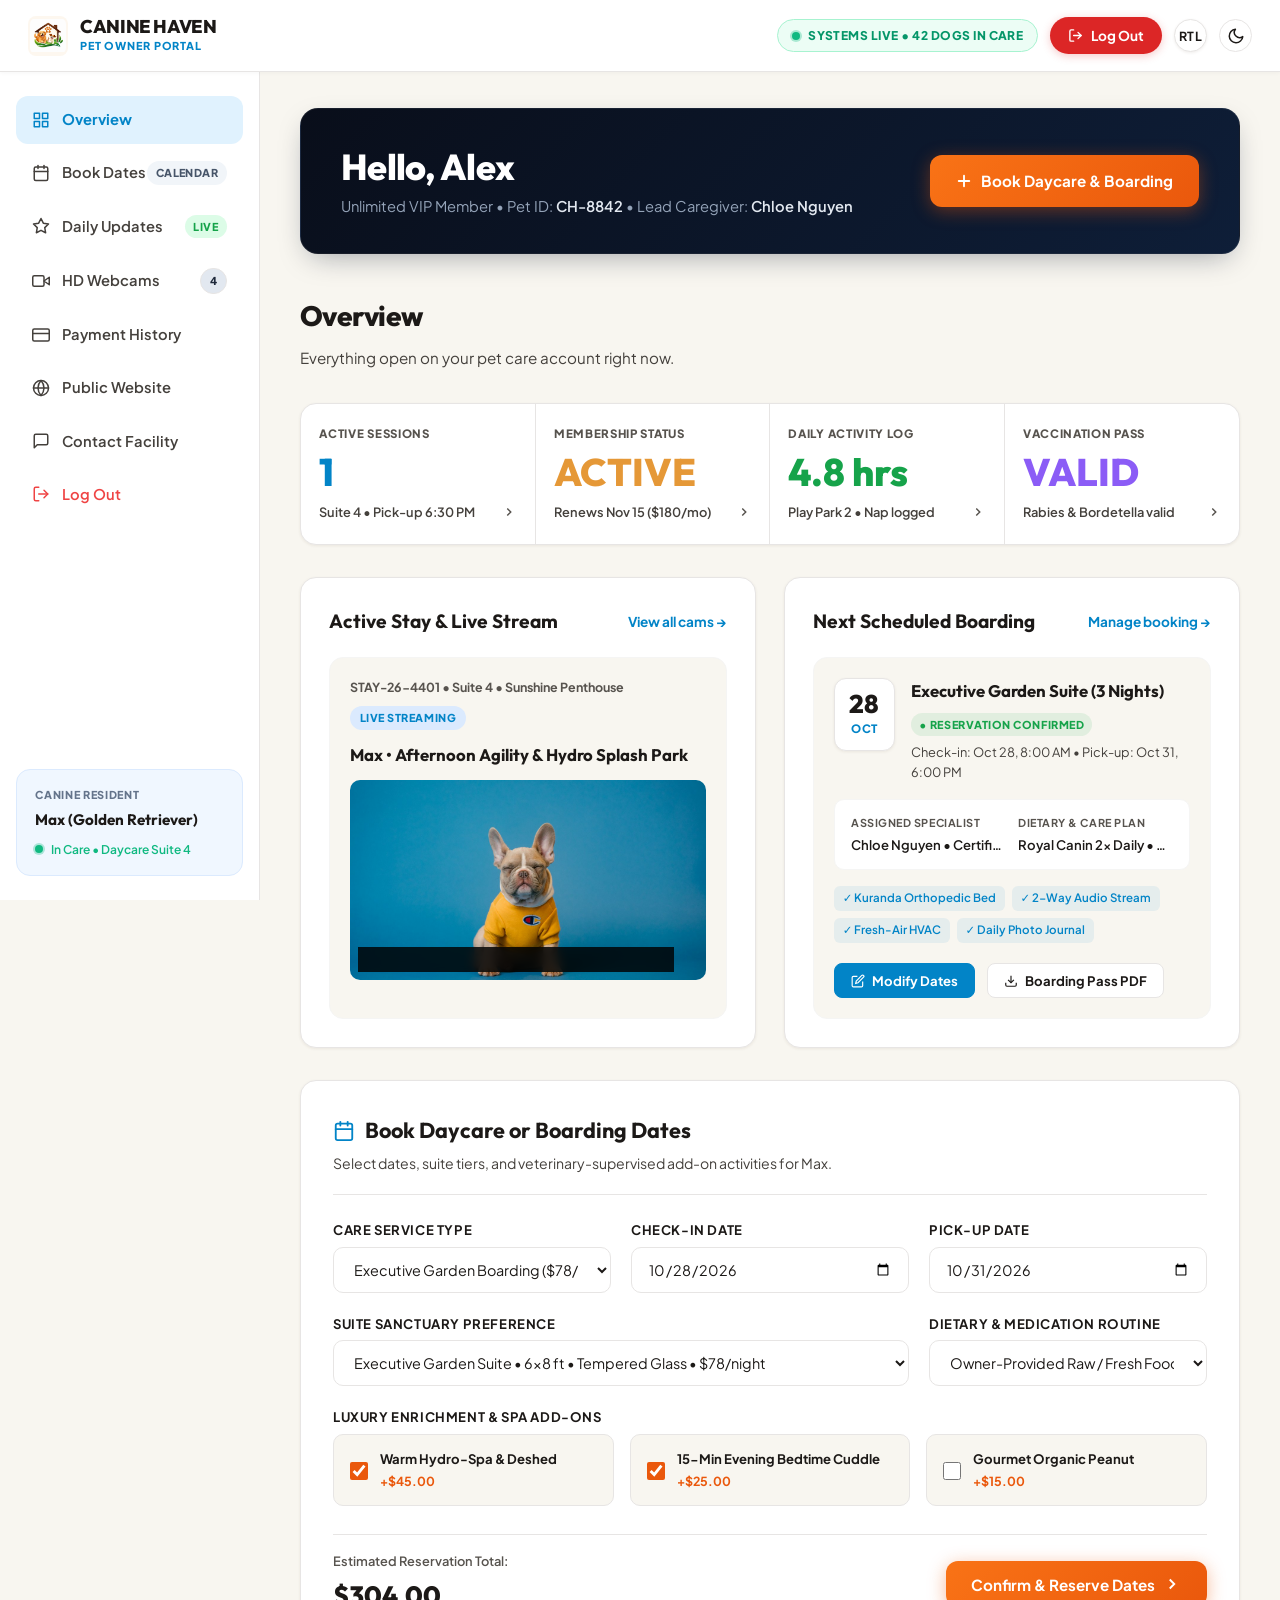
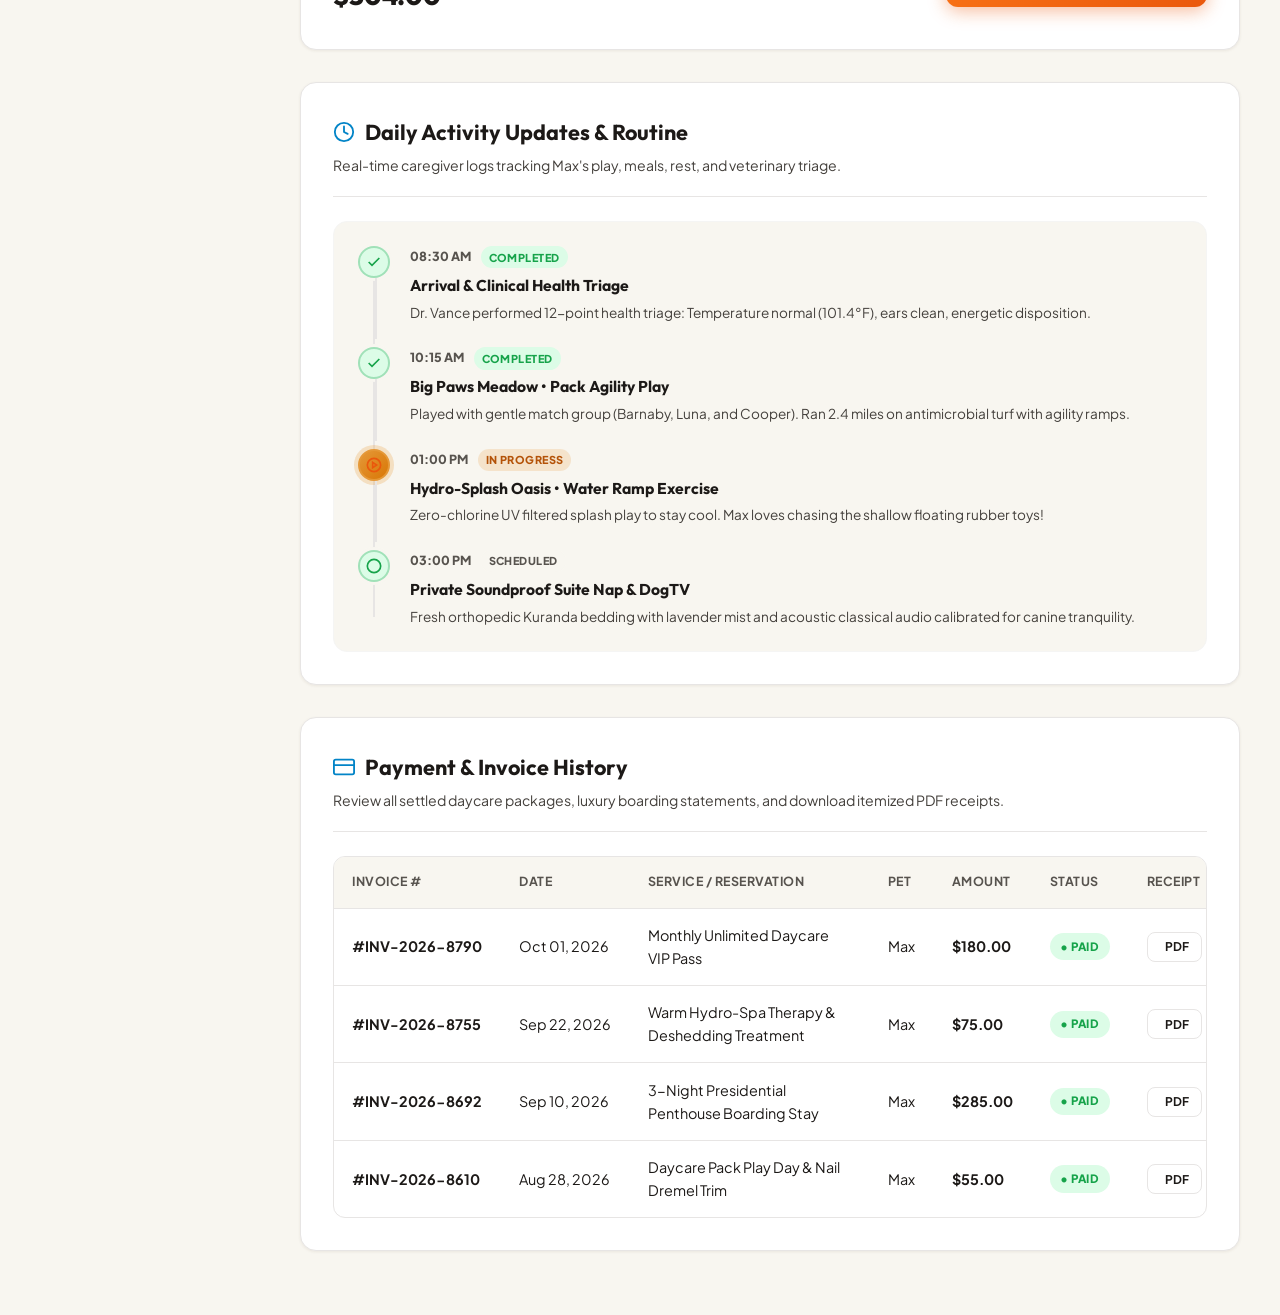
==== commit 46765a00: "update" ====
--- a/dashboard.html
+++ b/dashboard.html
@@ -221,18 +221,6 @@
                 <path d="M21 15a2 2 0 0 1-2 2H7l-4 4V5a2 2 0 0 1 2-2h14a2 2 0 0 1 2 2z"></path>
               </svg>
               <span>Contact Facility</span>
-            </div>
-          </a>
-        </li>
-        <li>
-          <a href="login.html" class="dash-menu-link" style="color: #ef4444;">
-            <div class="dash-menu-item-left">
-              <svg viewBox="0 0 24 24" fill="none" stroke="currentColor" stroke-width="2" width="18" height="18">
-                <path d="M9 21H5a2 2 0 0 1-2-2V5a2 2 0 0 1 2-2h4"></path>
-                <polyline points="16 17 21 12 16 7"></polyline>
-                <line x1="21" y1="12" x2="9" y2="12"></line>
-              </svg>
-              <span>Log Out</span>
             </div>
           </a>
         </li>
--- a/assets/css/style.css
+++ b/assets/css/style.css
@@ -832,7 +832,7 @@
   top: 0;
   right: 0;
   width: 100%;
-  max-width: 320px;
+  max-width: 340px;
   height: 100%;
   height: 100dvh;
   max-height: 100dvh;
@@ -859,7 +859,7 @@
 }
 
 .mobile-drawer-header {
-  padding: 0.75rem 1rem;
+  padding: 0.85rem 1.15rem;
   border-bottom: 1px solid var(--border-light);
   display: flex;
   align-items: center;
@@ -923,19 +923,19 @@
 }
 
 .mobile-drawer-body {
-  padding: 0.65rem 1rem 0.85rem;
-  display: flex;
-  flex-direction: column;
-  justify-content: space-between;
-  gap: 0.5rem;
+  padding: 1rem 1.15rem 1.25rem;
+  display: flex;
+  flex-direction: column;
+  gap: 1rem;
   flex: 1;
   min-height: 0;
+  overflow-y: auto;
 }
 
 .mobile-nav-list {
   display: flex;
   flex-direction: column;
-  gap: 0.15rem;
+  gap: 0.35rem;
   margin: 0;
   padding: 0;
   list-style: none;
@@ -945,27 +945,31 @@
   display: flex;
   align-items: center;
   justify-content: space-between;
-  padding: 0.45rem 0.75rem;
+  min-height: 44px;
+  padding: 0.65rem 0.95rem;
+  font-size: 0.95rem;
+  font-weight: 600;
+  color: var(--text-main);
+  border-radius: var(--radius-md);
+  text-decoration: none;
+  transition: background-color var(--transition-fast), color var(--transition-fast);
+}
+
+.mobile-nav-link:hover,
+.mobile-nav-link.active {
+  background-color: rgba(229, 152, 55, 0.12);
+  color: var(--color-primary);
+  font-weight: 700;
+}
+
+.mobile-drawer .dash-menu-link {
+  display: flex;
+  align-items: center;
+  justify-content: space-between;
+  min-height: 44px;
+  padding: 0.65rem 0.95rem;
   font-size: 0.92rem;
   font-weight: 600;
-  color: var(--text-main);
-  border-radius: var(--radius-sm);
-  transition: background-color var(--transition-fast), color var(--transition-fast);
-}
-
-.mobile-nav-link:hover,
-.mobile-nav-link.active {
-  background-color: rgba(229, 152, 55, 0.1);
-  color: var(--color-primary);
-}
-
-.mobile-drawer .dash-menu-link {
-  display: flex;
-  align-items: center;
-  justify-content: space-between;
-  padding: 0.45rem 0.75rem;
-  font-size: 0.88rem;
-  font-weight: 700;
   color: var(--text-main);
   border-radius: var(--radius-md);
   text-decoration: none;
@@ -976,6 +980,7 @@
 .mobile-drawer .dash-menu-link.active {
   background-color: rgba(229, 152, 55, 0.12);
   color: var(--color-primary);
+  font-weight: 700;
 }
 
 html[data-theme="dark"] .mobile-drawer .dash-menu-link {
@@ -993,11 +998,12 @@
   align-items: center;
   justify-content: space-between;
   width: 100%;
-  padding: 0.45rem 0.75rem;
-  font-size: 0.92rem;
+  min-height: 44px;
+  padding: 0.65rem 0.95rem;
+  font-size: 0.95rem;
   font-weight: 600;
   color: var(--text-main);
-  border-radius: var(--radius-sm);
+  border-radius: var(--radius-md);
   background: transparent;
   border: none;
   cursor: pointer;
@@ -1006,7 +1012,7 @@
 
 .mobile-accordion-header:hover,
 .mobile-accordion-header.active {
-  background-color: rgba(229, 152, 55, 0.1);
+  background-color: rgba(229, 152, 55, 0.12);
   color: var(--color-primary);
   font-weight: 700;
 }
@@ -1022,8 +1028,8 @@
 }
 
 .mobile-accordion-chevron {
-  width: 15px;
-  height: 15px;
+  width: 16px;
+  height: 16px;
   transition: transform var(--transition-fast);
 }
 
@@ -1034,9 +1040,10 @@
 .mobile-accordion-content {
   display: none;
   flex-direction: column;
-  gap: 0.15rem;
-  padding-left: 0.75rem;
-  margin-top: 0.15rem;
+  gap: 0.25rem;
+  padding-left: 0.85rem;
+  margin: 0.25rem 0 0.4rem 0.65rem;
+  border-left: 2px solid rgba(229, 152, 55, 0.25);
 }
 
 .mobile-accordion-content.is-open {
@@ -1044,11 +1051,14 @@
 }
 
 .mobile-sub-link {
-  padding: 0.35rem 0.65rem;
-  font-size: 0.85rem;
-  font-weight: 500;
+  display: flex;
+  align-items: center;
+  padding: 0.5rem 0.85rem;
+  font-size: 0.88rem;
+  font-weight: 600;
   color: var(--text-muted);
   border-radius: var(--radius-sm);
+  text-decoration: none;
   transition: all var(--transition-fast);
 }
 
@@ -1065,11 +1075,14 @@
 }
 
 .mobile-drawer-controls {
-  padding-top: 0.5rem;
-  border-top: 1px solid var(--border-light);
-  display: flex;
-  flex-direction: column;
-  gap: 0.25rem;
+  margin-top: auto;
+  background-color: var(--bg-surface-alt);
+  border: 1px solid var(--border-light);
+  border-radius: var(--radius-lg);
+  padding: 0.65rem 0.95rem;
+  display: flex;
+  flex-direction: column;
+  gap: 0.35rem;
   flex-shrink: 0;
 }
 
@@ -1077,13 +1090,18 @@
   display: flex;
   align-items: center;
   justify-content: space-between;
-  padding: 0.18rem 0;
+  padding: 0.35rem 0;
+}
+
+.mobile-control-row:not(:last-child) {
+  border-bottom: 1px solid var(--border-light);
+  padding-bottom: 0.45rem;
 }
 
 .mobile-control-label {
-  font-size: 0.82rem;
+  font-size: 0.85rem;
   font-weight: 600;
-  color: var(--text-muted);
+  color: var(--text-main);
 }
 
 .mobile-drawer-controls .theme-toggle-btn {
@@ -1103,8 +1121,9 @@
 .mobile-drawer-actions {
   display: flex;
   flex-direction: column;
-  gap: 0.35rem;
-  margin-top: 0.4rem;
+  gap: 0.45rem;
+  margin-top: 0.5rem;
+  flex-shrink: 0;
 }
 
 .mobile-btn-cta {
@@ -1113,10 +1132,10 @@
   align-items: center;
   justify-content: center;
   gap: 0.45rem;
-  padding: 0.45rem 0.85rem;
-  height: 38px;
-  min-height: 38px;
-  font-size: 0.88rem;
+  padding: 0.55rem 0.85rem;
+  height: 42px;
+  min-height: 42px;
+  font-size: 0.9rem;
   font-weight: 700;
   border-radius: var(--radius-md);
   background-color: var(--color-primary);
@@ -1135,17 +1154,18 @@
   display: flex;
   align-items: center;
   justify-content: center;
-  gap: 0.4rem;
-  padding: 0.4rem 0.85rem;
-  height: 36px;
-  min-height: 36px;
-  font-size: 0.82rem;
-  font-weight: 600;
+  gap: 0.45rem;
+  padding: 0.55rem 0.85rem;
+  height: 42px;
+  min-height: 42px;
+  font-size: 0.9rem;
+  font-weight: 700;
   border-radius: var(--radius-md);
-  background-color: var(--bg-surface-alt);
+  background-color: var(--bg-surface);
   border: 1px solid var(--border-light);
   color: var(--text-main);
   text-decoration: none;
+  transition: all var(--transition-fast);
 }
 
 .mobile-btn-login:hover {
@@ -1153,7 +1173,7 @@
   color: var(--color-primary);
 }
 
-@media (max-height: 720px) {
+@media (max-height: 500px) {
   .mobile-drawer-header {
     padding: 0.55rem 0.85rem;
   }
@@ -1198,10 +1218,19 @@
    HOME 1: SECTION 1 - HERO SECTION (Asymmetric High Impact)
    ========================================================================== */
 .hero-section {
-  padding-top: calc(var(--header-height) + 2rem);
-  padding-bottom: 3.5rem;
+  min-height: 100vh;
+  min-height: 100dvh;
+  display: flex;
+  align-items: center;
+  padding-top: calc(var(--header-height) + 1.5rem);
+  padding-bottom: 2.5rem;
   position: relative;
   overflow: hidden;
+  box-sizing: border-box;
+}
+
+.hero-section > .container {
+  width: 100%;
 }
 
 .hero-grid {
@@ -2857,10 +2886,22 @@
 /* --- Section 1: Hero Panorama & Floating Ribbon --- */
 .hero-resort {
   position: relative;
-  padding-top: calc(var(--header-height) + 5rem);
-  padding-bottom: 6rem;
+  min-height: 100vh;
+  min-height: 100dvh;
+  display: flex;
+  align-items: center;
+  justify-content: center;
+  padding-top: calc(var(--header-height) + 2rem);
+  padding-bottom: 3rem;
   background-color: #000000;
   overflow: hidden;
+  box-sizing: border-box;
+}
+
+.hero-resort-content {
+  position: relative;
+  z-index: 2;
+  width: 100%;
 }
 
 .hero-resort-bg {
@@ -3487,18 +3528,19 @@
    ========================================================================== */
 .page-hero-banner {
   position: relative;
-  overflow: hidden;
-  padding-top: calc(var(--header-height) + 4.25rem);
-  padding-bottom: 4.75rem;
+  min-height: 520px;
+  padding-top: calc(var(--header-height) + 2.5rem);
+  padding-bottom: 2.75rem;
   background-size: cover;
   background-position: center;
   background-repeat: no-repeat;
   display: flex;
-  align-items: center;
+  flex-direction: column;
   justify-content: center;
+  align-items: center;
   text-align: center;
-  min-height: 440px;
   border-bottom: 1px solid var(--border-light);
+  box-sizing: border-box;
 }
 
 .page-hero-overlay {
@@ -3522,6 +3564,9 @@
 .page-hero-container {
   position: relative;
   z-index: 2;
+  width: 100%;
+  margin-top: auto;
+  margin-bottom: auto;
   display: flex;
   flex-direction: column;
   align-items: center;
@@ -4438,17 +4483,6 @@
   color: #e2e8f0;
   text-transform: uppercase;
   letter-spacing: 0.04em;
-}
-
-color: var(--color-primary);
-}
-
-.spec-ribbon-lbl {
-  font-size: 0.75rem;
-  font-weight: 700;
-  color: var(--text-subtle);
-  text-transform: uppercase;
-  letter-spacing: 0.05em;
 }
 
 /* --- Section 2: Play Zones 3-Column Strip --- */
@@ -4791,9 +4825,50 @@
   z-index: 20;
 }
 
+.login-top-bar-actions {
+  display: flex;
+  align-items: center;
+  gap: 0.5rem;
+}
+
+.login-top-bar .rtl-toggle-btn,
+.login-top-bar .theme-toggle-btn {
+  width: 34px;
+  height: 34px;
+  min-width: 34px;
+  min-height: 34px;
+  border-radius: var(--radius-full);
+  display: inline-flex;
+  align-items: center;
+  justify-content: center;
+  padding: 0;
+  font-size: 0.74rem;
+  font-weight: 800;
+  letter-spacing: 0.04em;
+  background-color: var(--bg-surface);
+  border: 1px solid var(--border-light);
+  color: var(--text-main);
+  box-shadow: var(--shadow-sm);
+  cursor: pointer;
+  box-sizing: border-box;
+  transition: all var(--transition-fast);
+}
+
+.login-top-bar .rtl-toggle-btn:hover,
+.login-top-bar .theme-toggle-btn:hover {
+  border-color: var(--color-primary);
+  color: var(--color-primary);
+  background-color: rgba(229, 152, 55, 0.08);
+}
+
 [dir="rtl"] .login-top-bar {
   right: auto;
   left: 2rem;
+}
+
+[dir="rtl"] .btn-auth-primary-submit svg,
+[dir="rtl"] .auth-tab-btn svg {
+  transform: scaleX(-1);
 }
 
 .auth-nav-pill {
--- a/assets/css/responsive.css
+++ b/assets/css/responsive.css
@@ -136,12 +136,13 @@
     height: 380px;
   }
   .page-hero-banner {
-    padding-top: calc(var(--header-height) + 3.25rem);
-    padding-bottom: 3.75rem;
-    min-height: 390px;
+    min-height: 500px;
+    height: auto;
+    padding-top: calc(var(--header-height) + 2rem);
+    padding-bottom: 2.25rem;
   }
   .page-hero-banner .section-title {
-    font-size: 2.25rem;
+    font-size: 2.15rem;
   }
 }
 
@@ -163,6 +164,16 @@
 
   .brand-tagline {
     font-size: 0.65rem;
+  }
+
+  .page-hero-banner {
+    min-height: 480px;
+    height: auto;
+    padding-top: calc(var(--header-height) + 1.85rem);
+    padding-bottom: 2rem;
+  }
+  .page-hero-banner .section-title {
+    font-size: 1.85rem;
   }
 
   .campus-section,
@@ -378,15 +389,42 @@
   }
 
   .page-hero-banner {
-    padding-top: calc(var(--header-height) + 2.5rem);
-    padding-bottom: 3.25rem;
-    min-height: 350px;
+    min-height: 460px;
+    height: auto !important;
+    padding-top: calc(var(--header-height) + 1.5rem) !important;
+    padding-bottom: 2rem !important;
+  }
+  .page-hero-banner .section-tag {
+    font-size: 0.72rem;
+    padding: 0.32rem 0.8rem;
+    margin-bottom: 0.65rem;
   }
   .page-hero-banner .section-title {
-    font-size: 1.75rem;
+    font-size: 1.55rem;
+    line-height: 1.25;
+    margin-bottom: 0.65rem;
   }
   .page-hero-banner .section-desc {
-    font-size: 0.95rem;
+    font-size: 0.88rem;
+    line-height: 1.5;
+    margin-bottom: 1rem;
+    max-width: 95%;
+  }
+  .page-hero-pills {
+    margin-top: 1rem;
+    gap: 0.45rem;
+  }
+  .hero-mini-pill {
+    padding: 0.38rem 0.8rem;
+    font-size: 0.76rem;
+  }
+  .service-jump-links {
+    margin-top: 1rem;
+    gap: 0.45rem;
+  }
+  .jump-pill {
+    padding: 0.38rem 0.8rem;
+    font-size: 0.76rem;
   }
 
   .hero-trust-row {
@@ -724,7 +762,21 @@
 @media (max-width: 480px) {
   .facility-spec-ribbon {
     grid-template-columns: 1fr 1fr;
-    gap: 0.65rem;
+    gap: 0.55rem;
+    margin-top: 1rem;
+    width: 100%;
+    max-width: 420px;
+  }
+  .spec-ribbon-item {
+    padding: 0.65rem 0.5rem;
+    border-radius: var(--radius-md);
+  }
+  .spec-ribbon-val {
+    font-size: 1.18rem;
+  }
+  .spec-ribbon-lbl {
+    font-size: 0.68rem;
+    letter-spacing: 0.02em;
   }
 }
 
@@ -851,24 +903,33 @@
     left: auto !important;
     width: 100% !important;
     max-width: 440px !important;
-    margin: 0 auto 0.55rem auto !important;
+    margin: 0 auto 0.75rem auto !important;
     display: flex !important;
     align-items: center !important;
-    justify-content: flex-end !important;
+    justify-content: space-between !important;
+    padding: 0 0.25rem !important;
+  }
+  .login-top-bar-actions {
+    display: flex !important;
+    align-items: center !important;
     gap: 0.45rem !important;
   }
   [dir="rtl"] .login-top-bar {
-    justify-content: flex-start !important;
+    justify-content: space-between !important;
   }
   .auth-nav-pill {
     height: 32px !important;
     padding: 0 0.75rem !important;
     font-size: 0.75rem !important;
   }
-  .auth-nav-pill.auth-theme-toggle {
+  .login-top-bar .rtl-toggle-btn,
+  .login-top-bar .theme-toggle-btn {
     width: 32px !important;
     height: 32px !important;
+    min-width: 32px !important;
+    min-height: 32px !important;
     padding: 0 !important;
+    font-size: 0.72rem !important;
   }
   .login-card-container {
     padding: 1.35rem 1.25rem 1.15rem !important;
@@ -1192,10 +1253,15 @@
     flex-direction: column;
     align-items: center;
     width: 100%;
+    max-width: 400px;
+    margin: 1rem auto 0;
+    gap: 0.5rem;
   }
   .contact-ribbon-pill {
     width: 100%;
     justify-content: center;
+    padding: 0.45rem 0.85rem;
+    font-size: 0.78rem;
   }
   .contact-map-wrapper {
     height: 300px;
